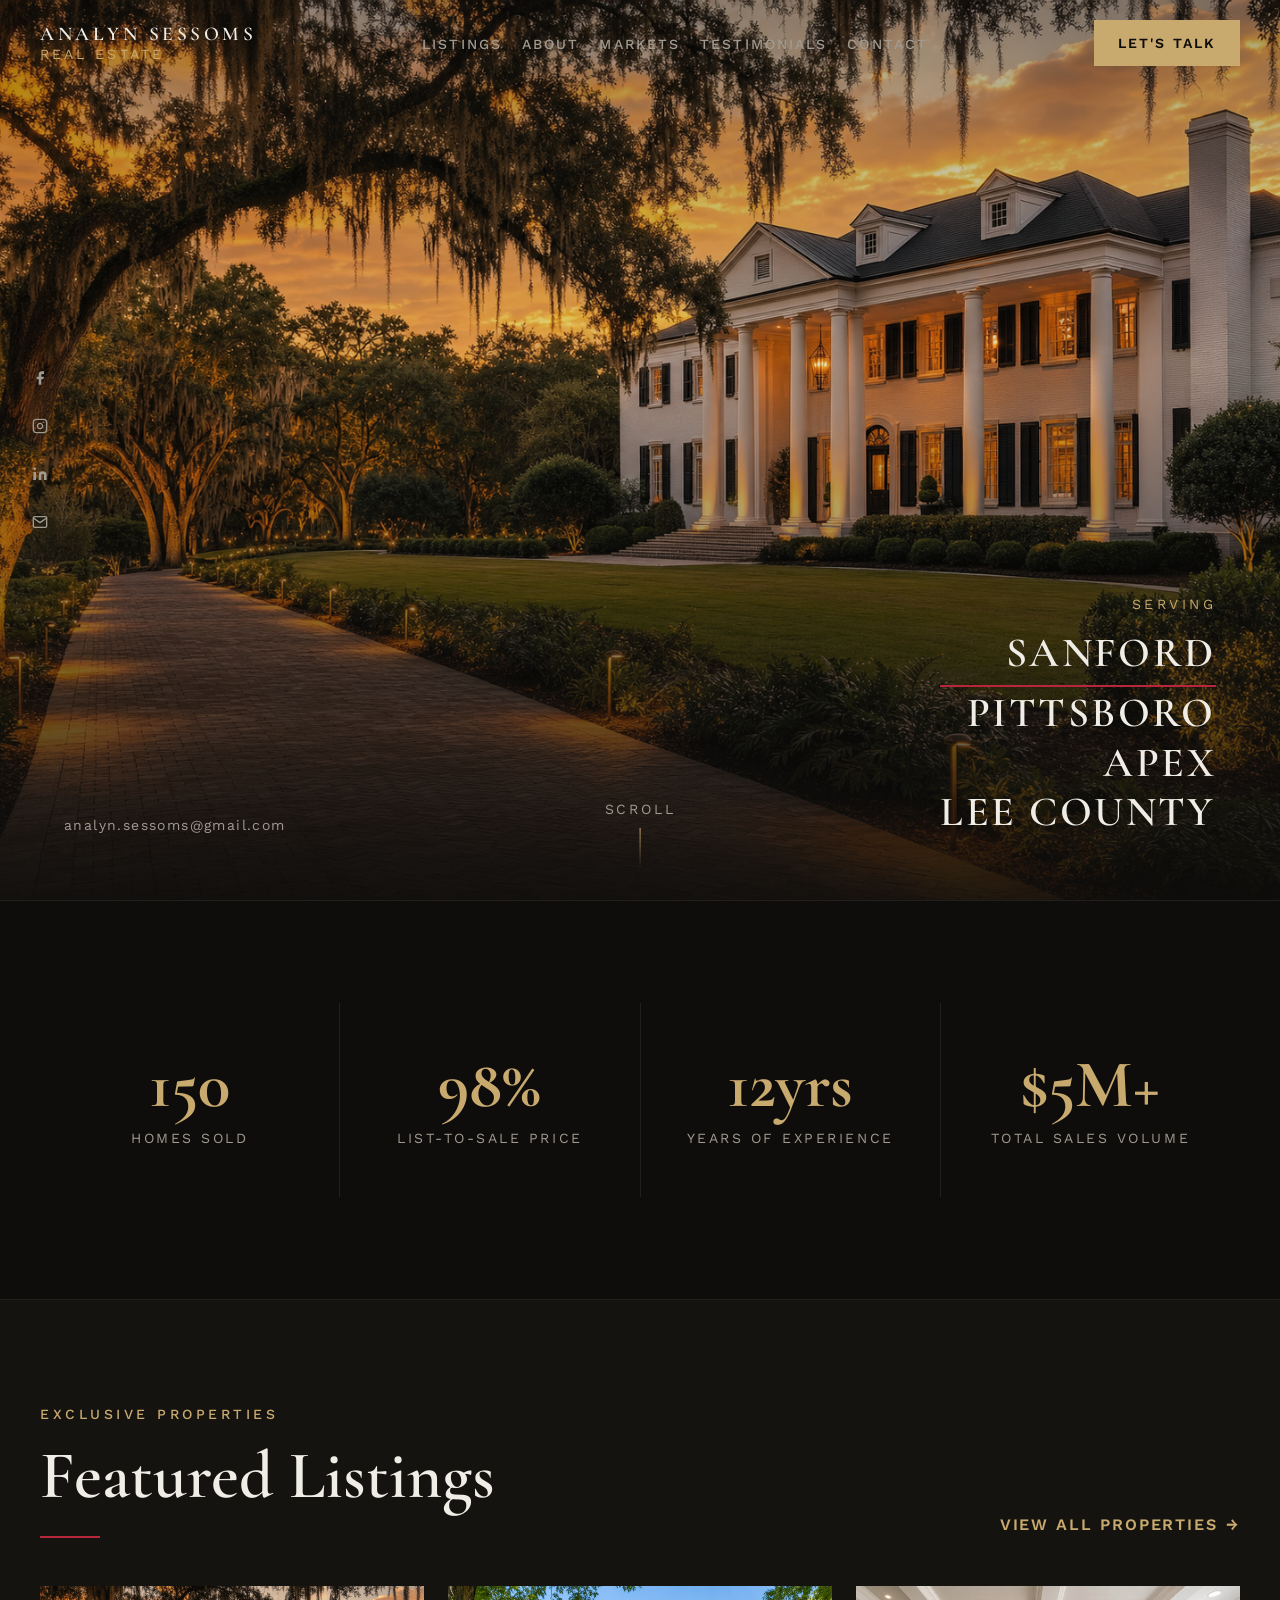
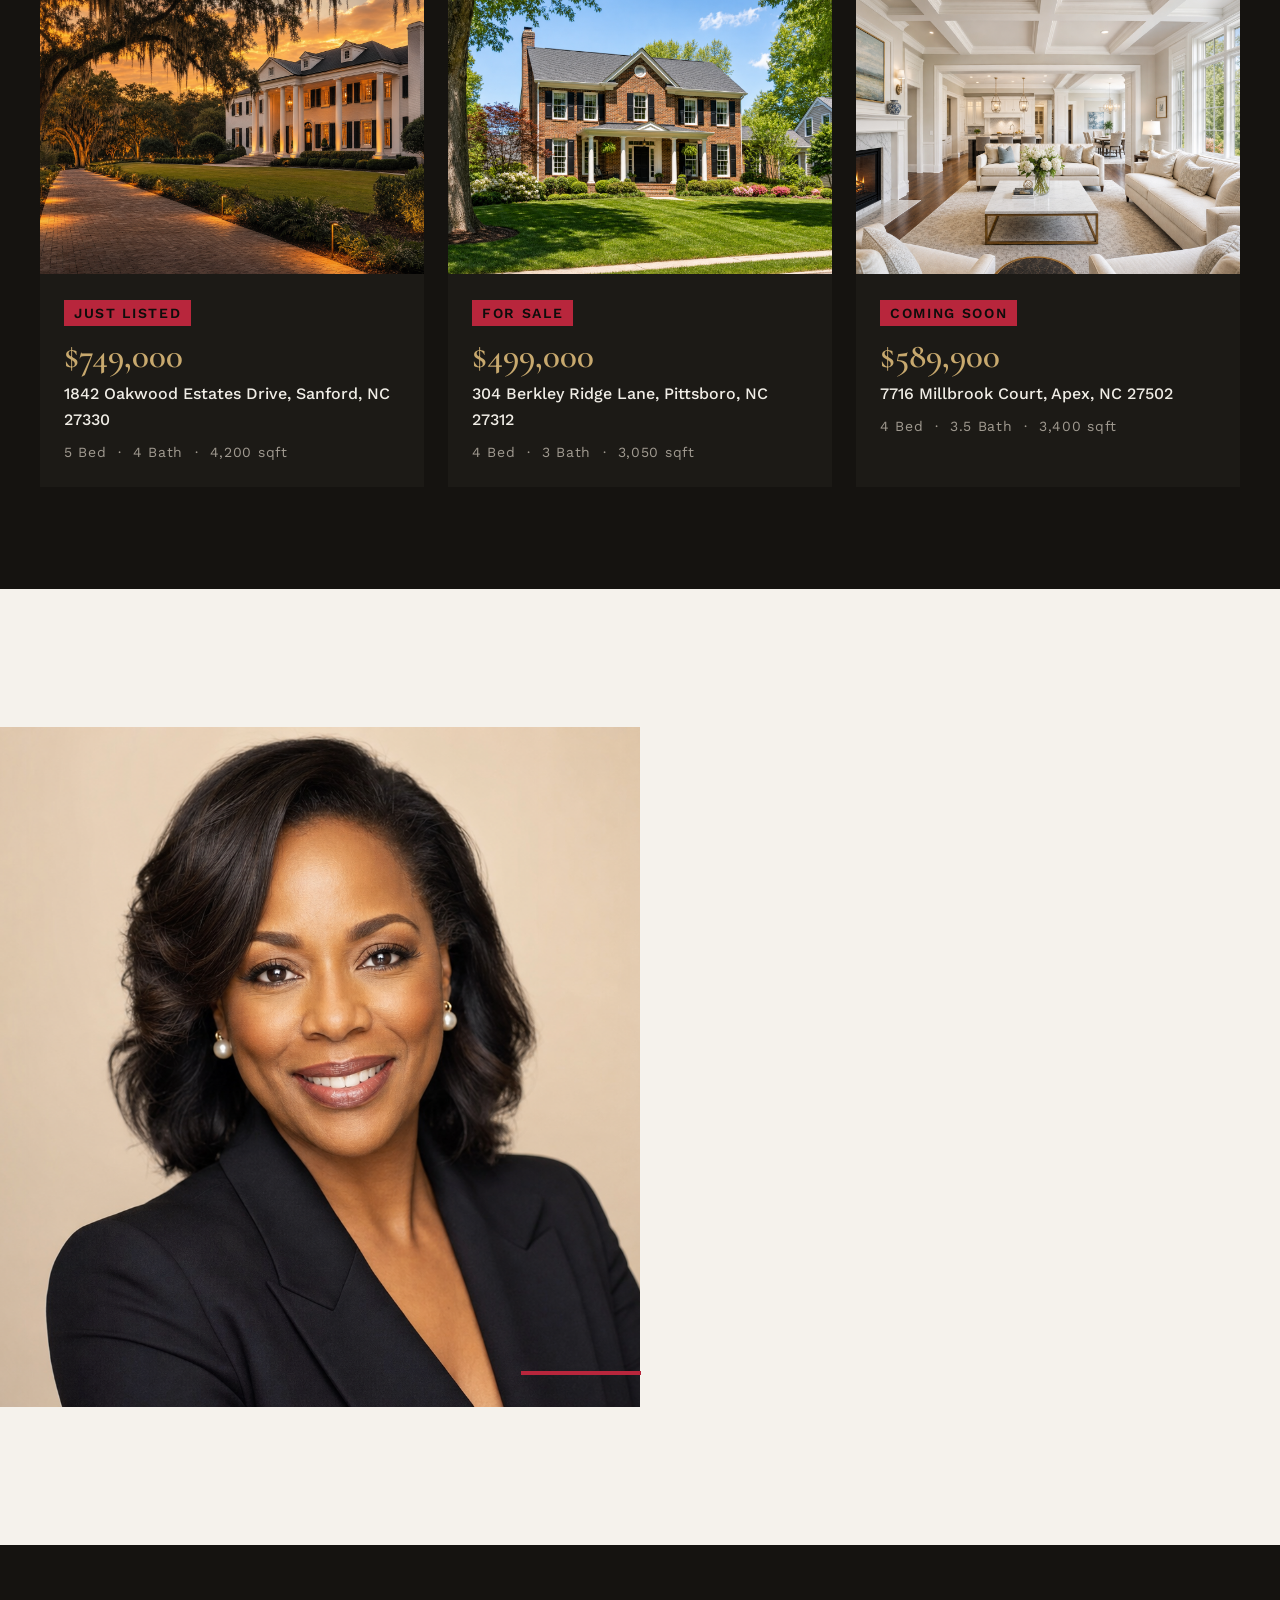
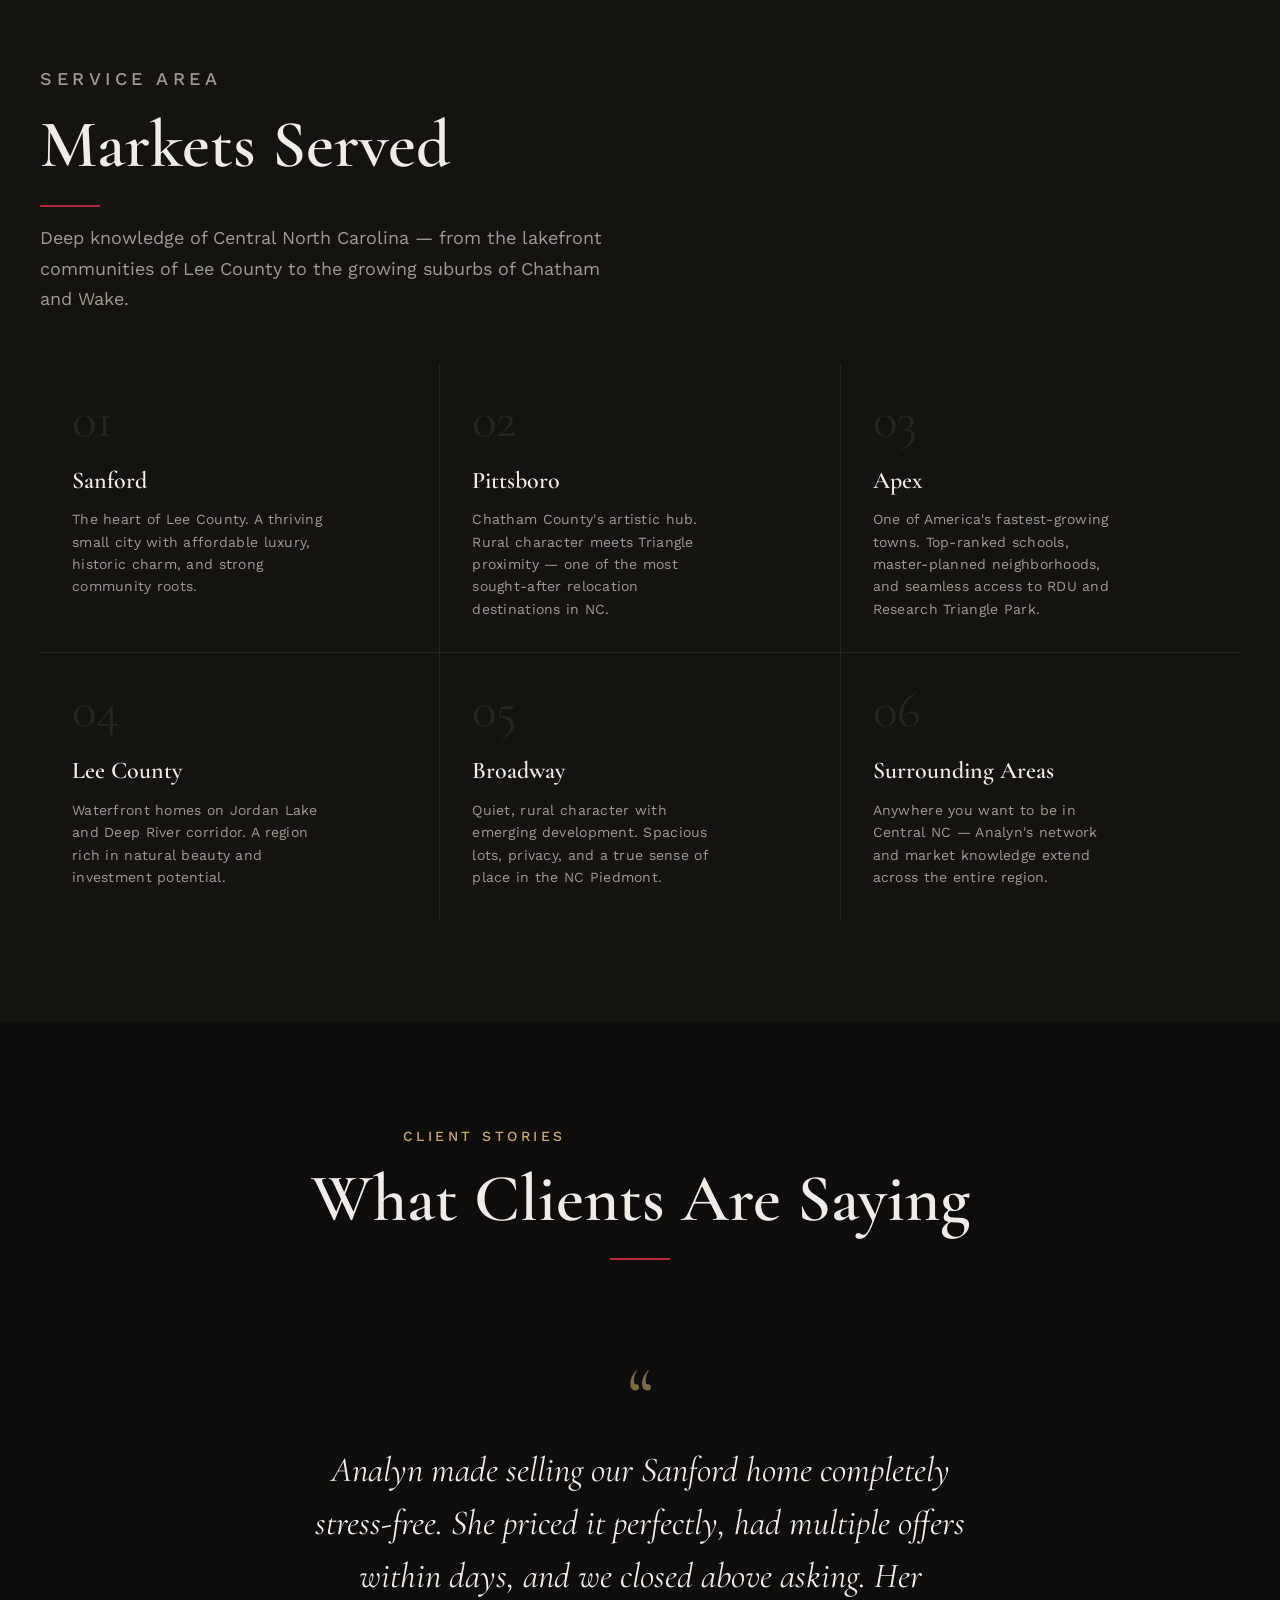
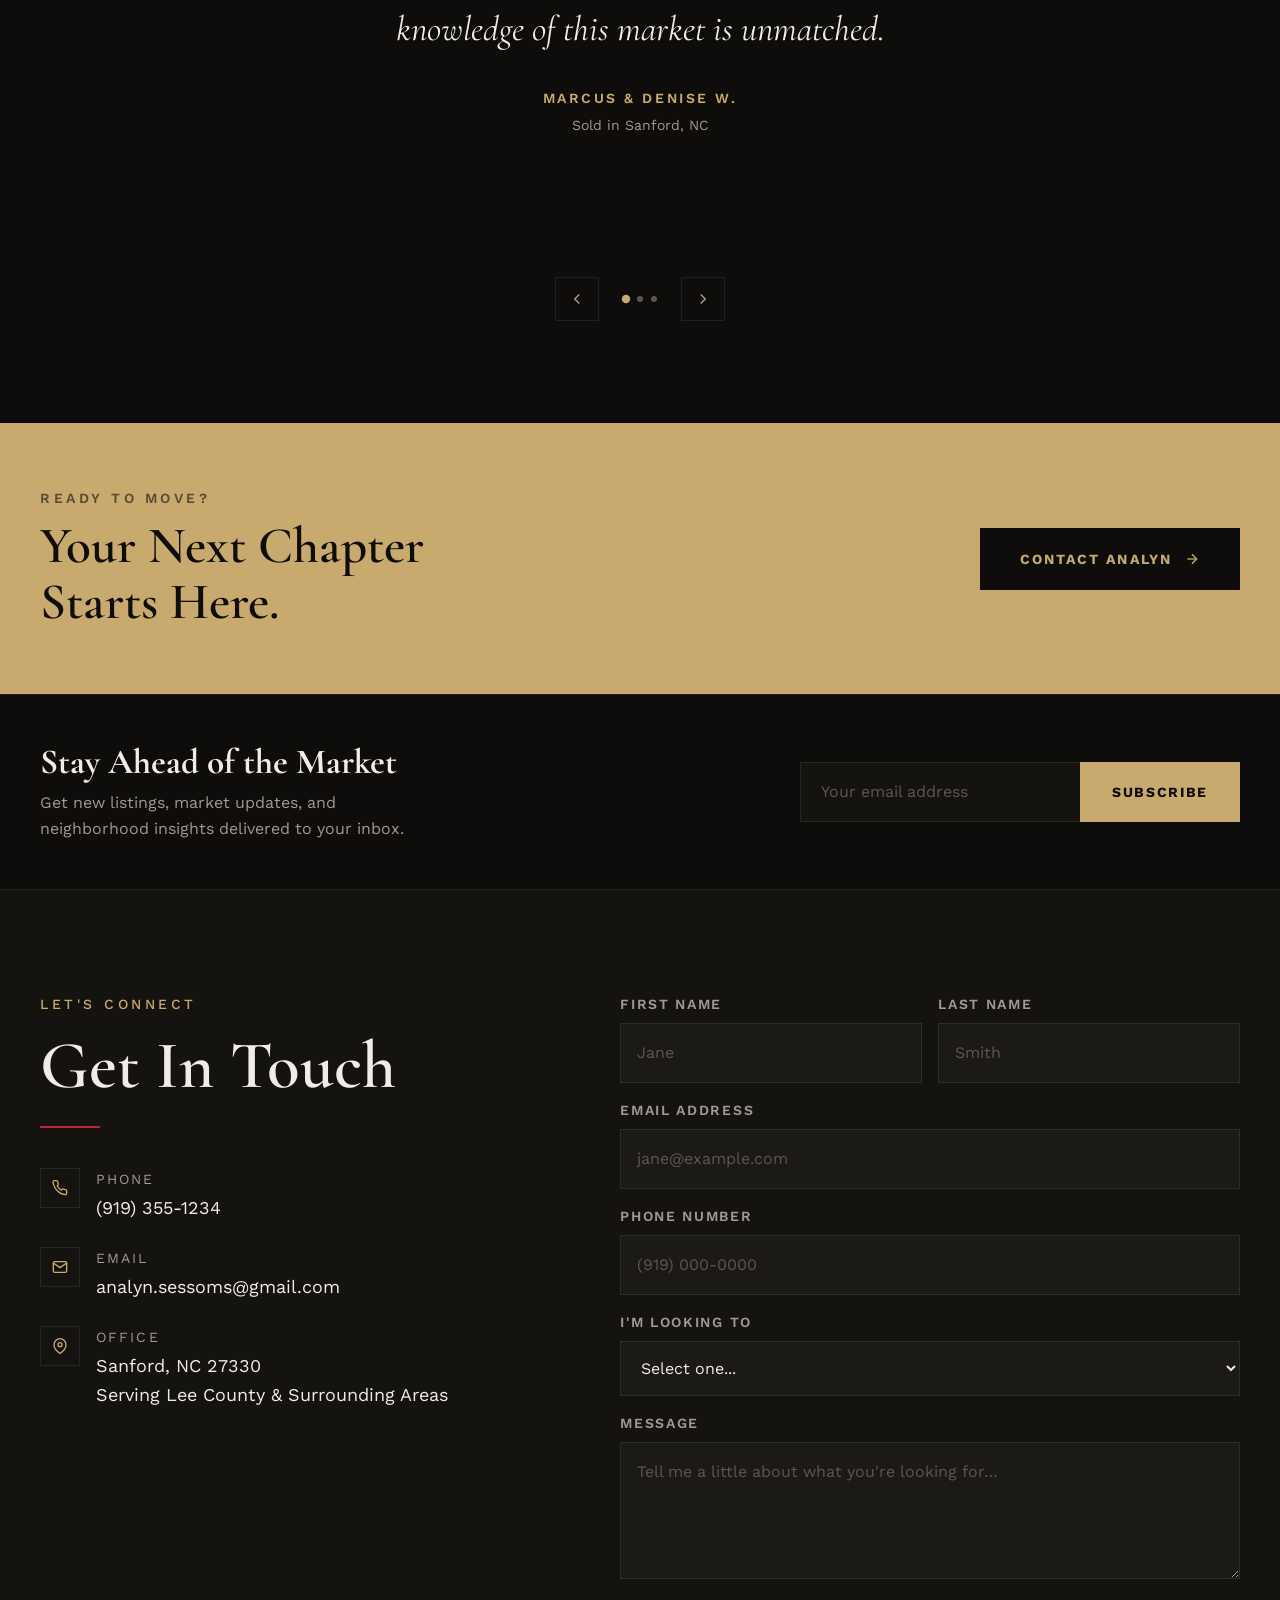
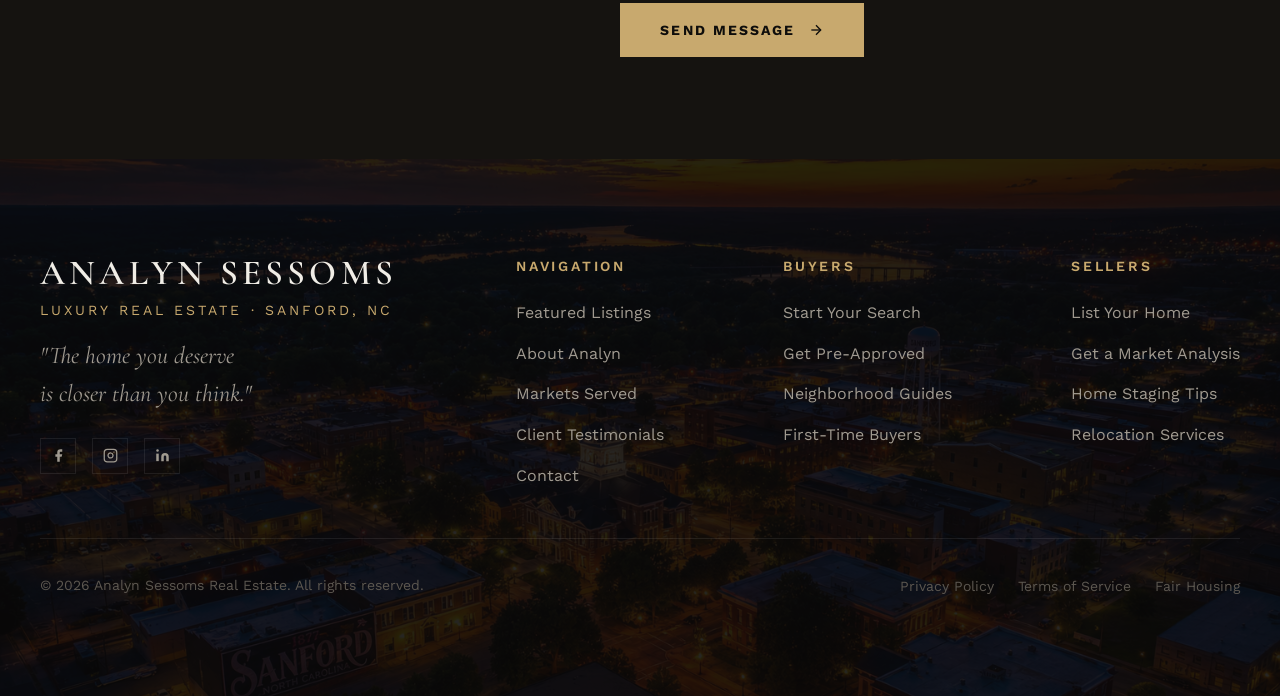
==== index.html @ 2b21baea "Initial commit: Analyn Sessoms luxury real estate website" ====
<!DOCTYPE html>
<html lang="en">
<head>
  <meta charset="UTF-8" />
  <meta name="viewport" content="width=device-width, initial-scale=1.0" />
  <title>Analyn Sessoms | Luxury Real Estate — Sanford, NC</title>
  <meta name="description" content="Analyn Sessoms is Sanford & Lee County's premier luxury real estate agent. Expert guidance for buyers and sellers across Sanford, Pittsboro, Apex, and surrounding communities." />

  <!-- Fonts -->
  <link rel="preconnect" href="https://fonts.googleapis.com" />
  <link rel="preconnect" href="https://fonts.gstatic.com" crossorigin />
  <link href="https://fonts.googleapis.com/css2?family=Cormorant+Garamond:ital,wght@0,400;0,500;0,600;0,700;1,400;1,500;1,600&family=Work+Sans:wght@300;400;500;600;700&display=swap" rel="stylesheet" />

  <link rel="stylesheet" href="./base.css" />
  <link rel="stylesheet" href="./style.css" />
</head>
<body>

  <!-- ===================== NAV ===================== -->
  <nav class="site-nav" id="site-nav" role="navigation" aria-label="Main navigation">
    <a href="#" class="nav-logo" aria-label="Analyn Sessoms Real Estate Home">
      <span class="nav-logo-name">Analyn Sessoms</span>
      <span class="nav-logo-tagline">Real Estate</span>
    </a>

    <ul class="nav-links" role="list">
      <li><a href="#listings">Listings</a></li>
      <li><a href="#about">About</a></li>
      <li><a href="#markets">Markets</a></li>
      <li><a href="#testimonials">Testimonials</a></li>
      <li><a href="#contact">Contact</a></li>
    </ul>

    <a href="#contact" class="nav-cta">Let's Talk</a>

    <button class="nav-hamburger" id="nav-hamburger" aria-label="Open menu" aria-expanded="false">
      <span></span>
      <span></span>
      <span></span>
    </button>
  </nav>

  <!-- Mobile Nav -->
  <div class="mobile-nav" id="mobile-nav" role="dialog" aria-label="Mobile navigation">
    <button class="mobile-nav-close" id="mobile-nav-close" aria-label="Close menu">✕</button>
    <a href="#listings" class="mobile-nav-link">Listings</a>
    <a href="#about" class="mobile-nav-link">About</a>
    <a href="#markets" class="mobile-nav-link">Markets</a>
    <a href="#testimonials" class="mobile-nav-link">Testimonials</a>
    <a href="#contact" class="mobile-nav-link">Contact</a>
  </div>

  <!-- ===================== SOCIAL SIDEBAR ===================== -->
  <nav class="social-sidebar" aria-label="Social media links">
    <a href="https://www.facebook.com/analyn.sessoms.2025/" target="_blank" rel="noopener noreferrer" aria-label="Facebook">
      <svg viewBox="0 0 24 24" fill="currentColor"><path d="M18 2h-3a5 5 0 0 0-5 5v3H7v4h3v8h4v-8h3l1-4h-4V7a1 1 0 0 1 1-1h3z"/></svg>
    </a>
    <a href="#" aria-label="Instagram">
      <svg viewBox="0 0 24 24" fill="none" stroke="currentColor" stroke-width="2" stroke-linecap="round" stroke-linejoin="round"><rect x="2" y="2" width="20" height="20" rx="5" ry="5"/><path d="M16 11.37A4 4 0 1 1 12.63 8 4 4 0 0 1 16 11.37z"/><line x1="17.5" y1="6.5" x2="17.51" y2="6.5"/></svg>
    </a>
    <a href="#" aria-label="LinkedIn">
      <svg viewBox="0 0 24 24" fill="currentColor"><path d="M16 8a6 6 0 0 1 6 6v7h-4v-7a2 2 0 0 0-2-2 2 2 0 0 0-2 2v7h-4v-7a6 6 0 0 1 6-6z"/><rect x="2" y="9" width="4" height="12"/><circle cx="4" cy="4" r="2"/></svg>
    </a>
    <a href="mailto:analyn.sessoms@gmail.com" aria-label="Email">
      <svg viewBox="0 0 24 24" fill="none" stroke="currentColor" stroke-width="2" stroke-linecap="round" stroke-linejoin="round"><path d="M4 4h16c1.1 0 2 .9 2 2v12c0 1.1-.9 2-2 2H4c-1.1 0-2-.9-2-2V6c0-1.1.9-2 2-2z"/><polyline points="22,6 12,13 2,6"/></svg>
    </a>
  </nav>

  <!-- ===================== HERO ===================== -->
  <section class="hero" aria-label="Hero">
    <img
      src="./assets/hero.png"
      alt="Luxury Southern estate at golden hour in the Sanford, NC area"
      class="hero-bg"
      loading="eager"
      width="1920" height="1080"
    />
    <div class="hero-overlay" aria-hidden="true"></div>

    <div class="hero-content">
      <p class="hero-eyebrow">Serving</p>
      <ul class="hero-markets" role="list">
        <li class="hero-market-primary">Sanford</li>
        <li>Pittsboro</li>
        <li>Apex</li>
        <li>Lee County</li>
      </ul>
    </div>

    <a href="mailto:analyn.sessoms@gmail.com" class="hero-email">analyn.sessoms@gmail.com</a>

    <div class="hero-scroll" aria-hidden="true">
      <span>Scroll</span>
      <div class="scroll-line"></div>
    </div>
  </section>

  <!-- ===================== STATS ===================== -->
  <section class="stats-section section-pad" aria-label="Key statistics">
    <div class="container">
      <div class="stats-grid">
        <div class="stat-item fade-in">
          <div class="stat-number" data-target="150">0</div>
          <div class="stat-label">Homes Sold</div>
        </div>
        <div class="stat-item fade-in">
          <div class="stat-number" data-target="98" data-suffix="%">0%</div>
          <div class="stat-label">List-to-Sale Price</div>
        </div>
        <div class="stat-item fade-in">
          <div class="stat-number" data-target="12" data-suffix="yrs">0</div>
          <div class="stat-label">Years of Experience</div>
        </div>
        <div class="stat-item fade-in">
          <div class="stat-number" data-target="5" data-prefix="$" data-suffix="M+">$0</div>
          <div class="stat-label">Total Sales Volume</div>
        </div>
      </div>
    </div>
  </section>

  <!-- ===================== FEATURED LISTINGS ===================== -->
  <section class="listings-section section-pad" id="listings" aria-label="Featured listings">
    <div class="container">
      <div class="listings-header fade-in">
        <div>
          <p class="section-eyebrow">Exclusive Properties</p>
          <h2 class="section-title">Featured Listings</h2>
          <span class="gold-rule" aria-hidden="true"></span>
        </div>
        <a href="#contact" class="view-all-link">View All Properties</a>
      </div>

      <div class="listings-grid">
        <!-- Card 1 -->
        <article class="listing-card fade-in">
          <div class="listing-card-img-wrap">
            <img
              src="./assets/hero.png"
              alt="Grand colonial estate on tree-lined drive, Sanford NC"
              class="listing-card-img"
              loading="lazy" width="800" height="600"
            />
          </div>
          <div class="listing-card-body">
            <span class="listing-tag">Just Listed</span>
            <div class="listing-price">$749,000</div>
            <div class="listing-address">1842 Oakwood Estates Drive, Sanford, NC 27330</div>
            <div class="listing-details">5 Bed &nbsp;·&nbsp; 4 Bath &nbsp;·&nbsp; 4,200 sqft</div>
          </div>
        </article>
        <!-- Card 2 -->
        <article class="listing-card fade-in">
          <div class="listing-card-img-wrap">
            <img
              src="./assets/listing-exterior-2.png"
              alt="Brick colonial home with mature landscaping, Lee County NC"
              class="listing-card-img"
              loading="lazy" width="800" height="600"
            />
          </div>
          <div class="listing-card-body">
            <span class="listing-tag">For Sale</span>
            <div class="listing-price">$499,000</div>
            <div class="listing-address">304 Berkley Ridge Lane, Pittsboro, NC 27312</div>
            <div class="listing-details">4 Bed &nbsp;·&nbsp; 3 Bath &nbsp;·&nbsp; 3,050 sqft</div>
          </div>
        </article>
        <!-- Card 3 -->
        <article class="listing-card fade-in">
          <div class="listing-card-img-wrap">
            <img
              src="./assets/listing-interior.png"
              alt="Grand open-plan living room with coffered ceilings"
              class="listing-card-img"
              loading="lazy" width="800" height="600"
            />
          </div>
          <div class="listing-card-body">
            <span class="listing-tag">Coming Soon</span>
            <div class="listing-price">$589,900</div>
            <div class="listing-address">7716 Millbrook Court, Apex, NC 27502</div>
            <div class="listing-details">4 Bed &nbsp;·&nbsp; 3.5 Bath &nbsp;·&nbsp; 3,400 sqft</div>
          </div>
        </article>
      </div>
    </div>
  </section>

  <!-- ===================== AGENT BIO ===================== -->
  <section class="bio-section" id="about" aria-label="About Analyn Sessoms">
    <div class="bio-grid">
      <div class="bio-image-col">
        <img
          src="./assets/analyn-portrait.png"
          alt="Analyn Sessoms, luxury real estate agent"
          class="bio-image"
          loading="lazy" width="800" height="1067"
        />
        <div class="bio-image-accent" aria-hidden="true"></div>
      </div>
      <div class="bio-copy-col fade-in">
        <p class="section-eyebrow" style="color: var(--color-accent-dark);">Your Trusted Agent</p>
        <h2 class="bio-name">Analyn<br>Sessoms</h2>
        <p class="bio-title">Realtor · Sanford & Surrounding Areas</p>
        <p class="bio-copy">
          Born and raised in the heart of North Carolina, Analyn Sessoms brings a deeply personal understanding of Sanford and Lee County to every transaction. Her roots in this community aren't just biographical — they're her competitive advantage.
        </p>
        <p class="bio-copy">
          With over a decade of experience navigating the Central NC market, Analyn combines white-glove service with sharp negotiation skills and an intuitive read of local market trends. Whether you're buying your first home or selling a family estate, she treats every client like a neighbor — because they are.
        </p>
        <p class="bio-copy">
          Consistently recognized among top producers in Lee County, Analyn's approach is built on transparency, tenacity, and a genuine love for connecting people with the homes they deserve.
        </p>
        <div class="bio-actions">
          <a href="#contact" class="btn-primary">Work With Analyn</a>
          <a href="#listings" class="btn-secondary">View Listings</a>
        </div>
      </div>
    </div>
  </section>

  <!-- ===================== MARKETS ===================== -->
  <section class="markets-section section-pad" id="markets" aria-label="Markets served">
    <div class="container">
      <div class="markets-intro fade-in">
        <p class="section-eyebrow">Service Area</p>
        <h2 class="section-title">Markets Served</h2>
        <span class="gold-rule" aria-hidden="true"></span>
        <p>Deep knowledge of Central North Carolina — from the lakefront communities of Lee County to the growing suburbs of Chatham and Wake.</p>
      </div>
      <div class="markets-grid">
        <div class="market-item fade-in">
          <div class="market-num">01</div>
          <div class="market-name">Sanford</div>
          <div class="market-desc">The heart of Lee County. A thriving small city with affordable luxury, historic charm, and strong community roots.</div>
        </div>
        <div class="market-item fade-in">
          <div class="market-num">02</div>
          <div class="market-name">Pittsboro</div>
          <div class="market-desc">Chatham County's artistic hub. Rural character meets Triangle proximity — one of the most sought-after relocation destinations in NC.</div>
        </div>
        <div class="market-item fade-in">
          <div class="market-num">03</div>
          <div class="market-name">Apex</div>
          <div class="market-desc">One of America's fastest-growing towns. Top-ranked schools, master-planned neighborhoods, and seamless access to RDU and Research Triangle Park.</div>
        </div>
        <div class="market-item fade-in">
          <div class="market-num">04</div>
          <div class="market-name">Lee County</div>
          <div class="market-desc">Waterfront homes on Jordan Lake and Deep River corridor. A region rich in natural beauty and investment potential.</div>
        </div>
        <div class="market-item fade-in">
          <div class="market-num">05</div>
          <div class="market-name">Broadway</div>
          <div class="market-desc">Quiet, rural character with emerging development. Spacious lots, privacy, and a true sense of place in the NC Piedmont.</div>
        </div>
        <div class="market-item fade-in">
          <div class="market-num">06</div>
          <div class="market-name">Surrounding Areas</div>
          <div class="market-desc">Anywhere you want to be in Central NC — Analyn's network and market knowledge extend across the entire region.</div>
        </div>
      </div>
    </div>
  </section>

  <!-- ===================== TESTIMONIALS ===================== -->
  <section class="testimonials-section section-pad" id="testimonials" aria-label="Client testimonials">
    <div class="container-narrow">
      <div class="testimonials-header fade-in">
        <p class="section-eyebrow">Client Stories</p>
        <h2 class="section-title">What Clients Are Saying</h2>
        <span class="gold-rule" aria-hidden="true"></span>
      </div>

      <div class="testimonials-slider" id="testimonials-slider">
        <div class="testimonials-track" id="testimonials-track">
          <div class="testimonial-slide">
            <div class="testimonial-card">
              <span class="testimonial-quote-mark" aria-hidden="true">&ldquo;</span>
              <p class="testimonial-text">
                Analyn made selling our Sanford home completely stress-free. She priced it perfectly, had multiple offers within days, and we closed above asking. Her knowledge of this market is unmatched.
              </p>
              <div class="testimonial-author">Marcus &amp; Denise W.</div>
              <div class="testimonial-location">Sold in Sanford, NC</div>
            </div>
          </div>
          <div class="testimonial-slide">
            <div class="testimonial-card">
              <span class="testimonial-quote-mark" aria-hidden="true">&ldquo;</span>
              <p class="testimonial-text">
                We relocated from Virginia with no knowledge of Central NC. Analyn spent weekends showing us neighborhoods, explained the school districts in depth, and never once made us feel rushed. We found our dream home in Pittsboro.
              </p>
              <div class="testimonial-author">The Johnson Family</div>
              <div class="testimonial-location">Relocated to Pittsboro, NC</div>
            </div>
          </div>
          <div class="testimonial-slide">
            <div class="testimonial-card">
              <span class="testimonial-quote-mark" aria-hidden="true">&ldquo;</span>
              <p class="testimonial-text">
                As a first-time homebuyer, I had no idea what I was doing. Analyn walked me through every step, negotiated hard on my behalf, and I ended up in a home I love at a price I never expected to achieve. She's a force.
              </p>
              <div class="testimonial-author">Tiffany R.</div>
              <div class="testimonial-location">First Home in Sanford, NC</div>
            </div>
          </div>
        </div>
      </div>

      <div class="testimonial-controls">
        <button class="testimonial-btn" id="prev-btn" aria-label="Previous testimonial">
          <svg width="18" height="18" viewBox="0 0 24 24" fill="none" stroke="currentColor" stroke-width="2"><polyline points="15 18 9 12 15 6"/></svg>
        </button>
        <div class="testimonial-dots" role="tablist" aria-label="Testimonials">
          <button class="testimonial-dot active" data-index="0" aria-label="Testimonial 1" role="tab" aria-selected="true"></button>
          <button class="testimonial-dot" data-index="1" aria-label="Testimonial 2" role="tab" aria-selected="false"></button>
          <button class="testimonial-dot" data-index="2" aria-label="Testimonial 3" role="tab" aria-selected="false"></button>
        </div>
        <button class="testimonial-btn" id="next-btn" aria-label="Next testimonial">
          <svg width="18" height="18" viewBox="0 0 24 24" fill="none" stroke="currentColor" stroke-width="2"><polyline points="9 18 15 12 9 6"/></svg>
        </button>
      </div>
    </div>
  </section>

  <!-- ===================== CTA STRIP ===================== -->
  <section class="cta-section" aria-label="Call to action">
    <div class="container">
      <div class="cta-inner">
        <div class="cta-text-block">
          <p class="cta-eyebrow">Ready to Move?</p>
          <h2 class="cta-headline">Your Next Chapter<br>Starts Here.</h2>
        </div>
        <a href="#contact" class="btn-cta-dark">
          Contact Analyn
          <svg width="16" height="16" viewBox="0 0 24 24" fill="none" stroke="currentColor" stroke-width="2"><line x1="5" y1="12" x2="19" y2="12"/><polyline points="12 5 19 12 12 19"/></svg>
        </a>
      </div>
    </div>
  </section>

  <!-- ===================== NEWSLETTER ===================== -->
  <section class="newsletter-section" aria-label="Newsletter signup">
    <div class="container">
      <div class="newsletter-inner">
        <div class="newsletter-text">
          <h3>Stay Ahead of the Market</h3>
          <p>Get new listings, market updates, and neighborhood insights delivered to your inbox.</p>
        </div>
        <form class="newsletter-form" onsubmit="return false;">
          <input type="email" class="newsletter-input" placeholder="Your email address" aria-label="Email address" />
          <button type="submit" class="newsletter-btn">Subscribe</button>
        </form>
      </div>
    </div>
  </section>

  <!-- ===================== CONTACT ===================== -->
  <section class="contact-section section-pad" id="contact" aria-label="Contact Analyn">
    <div class="container">
      <div class="contact-grid">
        <div class="contact-info fade-in">
          <p class="section-eyebrow">Let's Connect</p>
          <h2 class="section-title">Get In Touch</h2>
          <span class="gold-rule" aria-hidden="true"></span>
          <div class="contact-info-detail">
            <div class="contact-info-item">
              <div class="contact-info-item-icon" aria-hidden="true">
                <svg viewBox="0 0 24 24" fill="none" stroke="currentColor" stroke-width="2" stroke-linecap="round" stroke-linejoin="round"><path d="M22 16.92v3a2 2 0 0 1-2.18 2 19.79 19.79 0 0 1-8.63-3.07A19.5 19.5 0 0 1 4.69 12 19.79 19.79 0 0 1 1.61 3.44 2 2 0 0 1 3.58 1h3a2 2 0 0 1 2 1.72c.127.96.361 1.903.7 2.81a2 2 0 0 1-.45 2.11L7.91 8.96a16 16 0 0 0 6.13 6.13l1.02-1.02a2 2 0 0 1 2.11-.45c.907.339 1.85.573 2.81.7A2 2 0 0 1 22 16.92z"/></svg>
              </div>
              <div>
                <div class="contact-info-label">Phone</div>
                <div class="contact-info-value"><a href="tel:+19193551234">(919) 355-1234</a></div>
              </div>
            </div>
            <div class="contact-info-item">
              <div class="contact-info-item-icon" aria-hidden="true">
                <svg viewBox="0 0 24 24" fill="none" stroke="currentColor" stroke-width="2" stroke-linecap="round" stroke-linejoin="round"><path d="M4 4h16c1.1 0 2 .9 2 2v12c0 1.1-.9 2-2 2H4c-1.1 0-2-.9-2-2V6c0-1.1.9-2 2-2z"/><polyline points="22,6 12,13 2,6"/></svg>
              </div>
              <div>
                <div class="contact-info-label">Email</div>
                <div class="contact-info-value"><a href="mailto:analyn.sessoms@gmail.com">analyn.sessoms@gmail.com</a></div>
              </div>
            </div>
            <div class="contact-info-item">
              <div class="contact-info-item-icon" aria-hidden="true">
                <svg viewBox="0 0 24 24" fill="none" stroke="currentColor" stroke-width="2" stroke-linecap="round" stroke-linejoin="round"><path d="M21 10c0 7-9 13-9 13s-9-6-9-13a9 9 0 0 1 18 0z"/><circle cx="12" cy="10" r="3"/></svg>
              </div>
              <div>
                <div class="contact-info-label">Office</div>
                <div class="contact-info-value">Sanford, NC 27330<br>Serving Lee County &amp; Surrounding Areas</div>
              </div>
            </div>
          </div>
        </div>

        <form class="contact-form fade-in" onsubmit="handleFormSubmit(event)">
          <div class="form-row">
            <div class="form-group">
              <label class="form-label" for="fname">First Name</label>
              <input type="text" id="fname" class="form-input" placeholder="Jane" required />
            </div>
            <div class="form-group">
              <label class="form-label" for="lname">Last Name</label>
              <input type="text" id="lname" class="form-input" placeholder="Smith" required />
            </div>
          </div>
          <div class="form-group">
            <label class="form-label" for="email">Email Address</label>
            <input type="email" id="email" class="form-input" placeholder="jane@example.com" required />
          </div>
          <div class="form-group">
            <label class="form-label" for="phone">Phone Number</label>
            <input type="tel" id="phone" class="form-input" placeholder="(919) 000-0000" />
          </div>
          <div class="form-group">
            <label class="form-label" for="interest">I'm Looking To</label>
            <select id="interest" class="form-input">
              <option value="">Select one...</option>
              <option value="buy">Buy a Home</option>
              <option value="sell">Sell My Home</option>
              <option value="both">Buy &amp; Sell</option>
              <option value="invest">Invest in Property</option>
              <option value="other">Just Have Questions</option>
            </select>
          </div>
          <div class="form-group">
            <label class="form-label" for="message">Message</label>
            <textarea id="message" class="form-input" placeholder="Tell me a little about what you're looking for…" rows="4"></textarea>
          </div>
          <button type="submit" class="btn-submit">
            Send Message
            <svg width="16" height="16" viewBox="0 0 24 24" fill="none" stroke="currentColor" stroke-width="2"><line x1="5" y1="12" x2="19" y2="12"/><polyline points="12 5 19 12 12 19"/></svg>
          </button>
        </form>
      </div>
    </div>
  </section>

  <!-- ===================== FOOTER ===================== -->
  <footer class="site-footer" aria-label="Site footer">
    <img
      src="./assets/footer-bg.png"
      alt="Aerial view of Sanford, North Carolina at dusk"
      class="footer-bg"
      loading="lazy" width="1920" height="1080"
      aria-hidden="true"
    />
    <div class="footer-overlay" aria-hidden="true"></div>

    <div class="footer-inner container">
      <div class="footer-top">
        <div class="footer-brand">
          <div class="footer-logo-name">Analyn Sessoms</div>
          <div class="footer-logo-tagline">Luxury Real Estate · Sanford, NC</div>
          <p class="footer-tagline">"The home you deserve<br>is closer than you think."</p>
          <nav class="footer-social" aria-label="Social media">
            <a href="https://www.facebook.com/analyn.sessoms.2025/" target="_blank" rel="noopener noreferrer" aria-label="Facebook">
              <svg viewBox="0 0 24 24" fill="currentColor"><path d="M18 2h-3a5 5 0 0 0-5 5v3H7v4h3v8h4v-8h3l1-4h-4V7a1 1 0 0 1 1-1h3z"/></svg>
            </a>
            <a href="#" aria-label="Instagram">
              <svg viewBox="0 0 24 24" fill="none" stroke="currentColor" stroke-width="2" stroke-linecap="round" stroke-linejoin="round"><rect x="2" y="2" width="20" height="20" rx="5" ry="5"/><path d="M16 11.37A4 4 0 1 1 12.63 8 4 4 0 0 1 16 11.37z"/><line x1="17.5" y1="6.5" x2="17.51" y2="6.5"/></svg>
            </a>
            <a href="#" aria-label="LinkedIn">
              <svg viewBox="0 0 24 24" fill="currentColor"><path d="M16 8a6 6 0 0 1 6 6v7h-4v-7a2 2 0 0 0-2-2 2 2 0 0 0-2 2v7h-4v-7a6 6 0 0 1 6-6z"/><rect x="2" y="9" width="4" height="12"/><circle cx="4" cy="4" r="2"/></svg>
            </a>
          </nav>
        </div>

        <div class="footer-nav-col">
          <div class="footer-nav-heading">Navigation</div>
          <ul class="footer-nav-list" role="list">
            <li><a href="#listings">Featured Listings</a></li>
            <li><a href="#about">About Analyn</a></li>
            <li><a href="#markets">Markets Served</a></li>
            <li><a href="#testimonials">Client Testimonials</a></li>
            <li><a href="#contact">Contact</a></li>
          </ul>
        </div>

        <div class="footer-nav-col">
          <div class="footer-nav-heading">Buyers</div>
          <ul class="footer-nav-list" role="list">
            <li><a href="#contact">Start Your Search</a></li>
            <li><a href="#contact">Get Pre-Approved</a></li>
            <li><a href="#markets">Neighborhood Guides</a></li>
            <li><a href="#contact">First-Time Buyers</a></li>
          </ul>
        </div>

        <div class="footer-nav-col">
          <div class="footer-nav-heading">Sellers</div>
          <ul class="footer-nav-list" role="list">
            <li><a href="#contact">List Your Home</a></li>
            <li><a href="#contact">Get a Market Analysis</a></li>
            <li><a href="#contact">Home Staging Tips</a></li>
            <li><a href="#contact">Relocation Services</a></li>
          </ul>
        </div>
      </div>

      <div class="footer-bottom">
        <p class="footer-copy">© 2026 Analyn Sessoms Real Estate. All rights reserved.</p>
        <ul class="footer-legal" role="list">
          <li><a href="#">Privacy Policy</a></li>
          <li><a href="#">Terms of Service</a></li>
          <li><a href="#">Fair Housing</a></li>
        </ul>
      </div>
    </div>
  </footer>

  <!-- ===================== SCRIPTS ===================== -->
  <script>
    // Nav scroll behavior
    const nav = document.getElementById('site-nav');
    window.addEventListener('scroll', () => {
      nav.classList.toggle('scrolled', window.scrollY > 60);
    }, { passive: true });

    // Hamburger
    const hamburger = document.getElementById('nav-hamburger');
    const mobileNav = document.getElementById('mobile-nav');
    const mobileClose = document.getElementById('mobile-nav-close');

    function openMobileNav() {
      mobileNav.classList.add('open');
      hamburger.setAttribute('aria-expanded', 'true');
      document.body.style.overflow = 'hidden';
    }
    function closeMobileNav() {
      mobileNav.classList.remove('open');
      hamburger.setAttribute('aria-expanded', 'false');
      document.body.style.overflow = '';
    }
    hamburger.addEventListener('click', openMobileNav);
    mobileClose.addEventListener('click', closeMobileNav);
    mobileNav.querySelectorAll('a').forEach(a => a.addEventListener('click', closeMobileNav));

    // Testimonial slider
    let currentSlide = 0;
    const track = document.getElementById('testimonials-track');
    const dots = document.querySelectorAll('.testimonial-dot');
    const slides = document.querySelectorAll('.testimonial-slide');

    function goToSlide(n) {
      currentSlide = (n + slides.length) % slides.length;
      track.style.transform = `translateX(-${currentSlide * 100}%)`;
      dots.forEach((d, i) => {
        d.classList.toggle('active', i === currentSlide);
        d.setAttribute('aria-selected', i === currentSlide ? 'true' : 'false');
      });
    }

    document.getElementById('prev-btn').addEventListener('click', () => goToSlide(currentSlide - 1));
    document.getElementById('next-btn').addEventListener('click', () => goToSlide(currentSlide + 1));
    dots.forEach((dot, i) => dot.addEventListener('click', () => goToSlide(i)));

    // Auto-advance
    let autoSlide = setInterval(() => goToSlide(currentSlide + 1), 5000);
    document.getElementById('testimonials-slider').addEventListener('mouseenter', () => clearInterval(autoSlide));
    document.getElementById('testimonials-slider').addEventListener('mouseleave', () => {
      autoSlide = setInterval(() => goToSlide(currentSlide + 1), 5000);
    });

    // Animated stat counters
    function animateCounter(el) {
      const target = parseInt(el.dataset.target, 10);
      const prefix = el.dataset.prefix || '';
      const suffix = el.dataset.suffix || '';
      const duration = 1400;
      const start = performance.now();

      function update(now) {
        const elapsed = now - start;
        const progress = Math.min(elapsed / duration, 1);
        const eased = 1 - Math.pow(1 - progress, 3);
        const current = Math.round(eased * target);
        el.textContent = prefix + current + suffix;
        if (progress < 1) requestAnimationFrame(update);
      }
      requestAnimationFrame(update);
    }

    const statObserver = new IntersectionObserver((entries) => {
      entries.forEach(entry => {
        if (entry.isIntersecting && !entry.target.dataset.animated) {
          entry.target.dataset.animated = '1';
          animateCounter(entry.target);
        }
      });
    }, { threshold: 0.5 });

    document.querySelectorAll('[data-target]').forEach(el => statObserver.observe(el));

    // Form handler
    function handleFormSubmit(e) {
      e.preventDefault();
      const btn = e.target.querySelector('.btn-submit');
      btn.textContent = 'Message Sent ✓';
      btn.style.background = 'var(--color-accent-dark)';
      btn.disabled = true;
      setTimeout(() => {
        btn.textContent = 'Send Message';
        btn.style.background = '';
        btn.disabled = false;
        e.target.reset();
      }, 4000);
    }
  </script>

</body>
</html>
---- base.css ----
*,
*::before,
*::after {
  box-sizing: border-box;
  margin: 0;
  padding: 0;
}

html {
  -moz-text-size-adjust: none;
  -webkit-text-size-adjust: none;
  text-size-adjust: none;
  -webkit-font-smoothing: antialiased;
  -moz-osx-font-smoothing: grayscale;
  text-rendering: optimizeLegibility;
  scroll-behavior: smooth;
  hanging-punctuation: first last;
  scroll-padding-top: var(--space-16);
}

body {
  min-height: 100dvh;
  line-height: 1.6;
  font-family: var(--font-body, sans-serif);
  font-size: var(--text-base);
  color: var(--color-text);
  background-color: var(--color-bg);
}

img, picture, video, canvas, svg {
  display: block;
  max-width: 100%;
  height: auto;
}

ul[role='list'], ol[role='list'] { list-style: none; }

input, button, textarea, select { font: inherit; color: inherit; }

h1, h2, h3, h4, h5, h6 {
  text-wrap: balance;
  line-height: 1.1;
}

p, li, figcaption {
  text-wrap: pretty;
  max-width: 72ch;
}

::selection {
  background: oklch(from var(--color-accent) l c h / 0.25);
  color: var(--color-text);
}

:focus-visible {
  outline: 2px solid var(--color-accent);
  outline-offset: 3px;
  border-radius: 2px;
}

@media (prefers-reduced-motion: reduce) {
  *, *::before, *::after {
    animation-duration: 0.01ms !important;
    animation-iteration-count: 1 !important;
    transition-duration: 0.01ms !important;
    scroll-behavior: auto !important;
  }
}

button { cursor: pointer; background: none; border: none; }
table { border-collapse: collapse; width: 100%; }

a, button, [role='button'], input, textarea, select {
  transition:
    color 180ms cubic-bezier(0.16, 1, 0.3, 1),
    background 180ms cubic-bezier(0.16, 1, 0.3, 1),
    border-color 180ms cubic-bezier(0.16, 1, 0.3, 1),
    box-shadow 180ms cubic-bezier(0.16, 1, 0.3, 1);
}

.sr-only {
  position: absolute; width: 1px; height: 1px;
  padding: 0; margin: -1px; overflow: hidden;
  clip: rect(0, 0, 0, 0); white-space: nowrap; border-width: 0;
}
---- style.css ----
/* ============================================================
   ANALYN SESSOMS REAL ESTATE — Design Tokens & Styles
   Art Direction: Dark luxury, Southern authority, warm gold accent
   Palette: Near-black charcoal / warm gold / cream
   Typography: Cormorant Garamond (display) + Work Sans (body)
   ============================================================ */

:root {
  /* Type scale */
  --text-xs:   clamp(0.75rem,  0.7rem  + 0.25vw, 0.875rem);
  --text-sm:   clamp(0.875rem, 0.8rem  + 0.35vw, 1rem);
  --text-base: clamp(1rem,     0.95rem + 0.25vw, 1.125rem);
  --text-lg:   clamp(1.125rem, 1rem    + 0.75vw, 1.5rem);
  --text-xl:   clamp(1.5rem,   1.2rem  + 1.25vw, 2.25rem);
  --text-2xl:  clamp(2rem,     1.2rem  + 2.5vw,  3.5rem);
  --text-3xl:  clamp(2.5rem,   1rem    + 4vw,    5rem);
  --text-hero: clamp(3rem,     0.5rem  + 7vw,    8rem);

  /* Spacing */
  --space-1: 0.25rem; --space-2: 0.5rem;  --space-3: 0.75rem;
  --space-4: 1rem;    --space-5: 1.25rem; --space-6: 1.5rem;
  --space-8: 2rem;    --space-10: 2.5rem; --space-12: 3rem;
  --space-16: 4rem;   --space-20: 5rem;   --space-24: 6rem;
  --space-32: 8rem;

  /* Radii */
  --radius-sm: 0.25rem; --radius-md: 0.5rem;
  --radius-lg: 0.75rem; --radius-full: 9999px;

  /* Easing */
  --ease-out: cubic-bezier(0.16, 1, 0.3, 1);
  --ease-in:  cubic-bezier(0.4, 0, 1, 1);
  --ease-in-out: cubic-bezier(0.4, 0, 0.2, 1);

  /* Fonts */
  --font-display: 'Cormorant Garamond', 'Georgia', serif;
  --font-body:    'Work Sans', 'Helvetica Neue', sans-serif;

  /* Light mode (used minimally — mostly dark sections) */
  --color-bg: #0e0d0b;
  --color-surface: #151310;
  --color-surface-2: #1c1a16;
  --color-surface-light: #f5f2ec;
  --color-border: rgba(255,255,255,0.08);
  --color-divider: rgba(255,255,255,0.05);

  --color-text: #f0ede6;
  --color-text-muted: #a09a90;
  --color-text-faint: #5c5750;
  --color-text-dark: #1a1814;
  --color-text-dark-muted: #5a554d;

  --color-accent: #c8a96e;           /* warm gold */
  --color-accent-light: #e8d5a8;
  --color-accent-dark: #9a7a45;
  --color-accent-red: #b8263c;       /* crimson — mirrors O-Group's red */

  --shadow-sm:  0 1px 3px rgba(0,0,0,0.4);
  --shadow-md:  0 4px 16px rgba(0,0,0,0.5);
  --shadow-lg:  0 12px 40px rgba(0,0,0,0.6);

  --content-narrow: 640px;
  --content-default: 960px;
  --content-wide: 1200px;
}

/* ============================================================
   NAV
   ============================================================ */
.site-nav {
  position: fixed;
  top: 0; left: 0; right: 0;
  z-index: 100;
  display: flex;
  align-items: center;
  justify-content: space-between;
  padding: var(--space-5) var(--space-10);
  transition: background 0.4s var(--ease-out), padding 0.4s var(--ease-out);
}
.site-nav.scrolled {
  background: rgba(14, 13, 11, 0.95);
  backdrop-filter: blur(12px);
  padding: var(--space-4) var(--space-10);
  border-bottom: 1px solid var(--color-border);
}

.nav-logo {
  display: flex;
  flex-direction: column;
  gap: 2px;
  text-decoration: none;
}
.nav-logo-name {
  font-family: var(--font-display);
  font-size: clamp(1rem, 0.9rem + 0.4vw, 1.25rem);
  font-weight: 600;
  letter-spacing: 0.18em;
  text-transform: uppercase;
  color: var(--color-text);
  line-height: 1;
}
.nav-logo-tagline {
  font-family: var(--font-body);
  font-size: var(--text-xs);
  letter-spacing: 0.22em;
  text-transform: uppercase;
  color: var(--color-accent);
  line-height: 1;
}

.nav-links {
  display: flex;
  align-items: center;
  gap: var(--space-5);
  list-style: none;
}
.nav-links a {
  font-family: var(--font-body);
  font-size: var(--text-xs);
  font-weight: 500;
  letter-spacing: 0.15em;
  text-transform: uppercase;
  text-decoration: none;
  color: var(--color-text-muted);
  transition: color 180ms var(--ease-out);
}
.nav-links a:hover { color: var(--color-accent); }

.nav-cta {
  font-family: var(--font-body);
  font-size: var(--text-xs);
  font-weight: 600;
  letter-spacing: 0.15em;
  text-transform: uppercase;
  text-decoration: none;
  color: var(--color-bg);
  background: var(--color-accent);
  padding: var(--space-3) var(--space-6);
  transition: background 180ms var(--ease-out), transform 180ms var(--ease-out);
}
.nav-cta:hover {
  background: var(--color-accent-light);
  transform: translateY(-1px);
}

.nav-hamburger {
  display: none;
  flex-direction: column;
  gap: 5px;
  cursor: pointer;
  padding: var(--space-2);
}
.nav-hamburger span {
  display: block;
  width: 24px;
  height: 1.5px;
  background: var(--color-text);
  transition: transform 0.3s var(--ease-out), opacity 0.3s;
}

/* Social sidebar */
.social-sidebar {
  position: fixed;
  left: var(--space-6);
  top: 50%;
  transform: translateY(-50%);
  z-index: 90;
  display: flex;
  flex-direction: column;
  gap: var(--space-4);
}
.social-sidebar a {
  display: flex;
  align-items: center;
  justify-content: center;
  width: 32px;
  height: 32px;
  color: var(--color-text-muted);
  transition: color 180ms var(--ease-out), transform 180ms var(--ease-out);
}
.social-sidebar a:hover {
  color: var(--color-accent);
  transform: translateX(3px);
}
.social-sidebar svg { width: 16px; height: 16px; }

/* ============================================================
   HERO
   ============================================================ */
.hero {
  position: relative;
  width: 100%;
  height: 100vh;
  min-height: 600px;
  overflow: hidden;
}
.hero-bg {
  position: absolute;
  inset: 0;
  width: 100%;
  height: 100%;
  object-fit: cover;
  object-position: center;
}
.hero-overlay {
  position: absolute;
  inset: 0;
  background: linear-gradient(
    to bottom,
    rgba(14,13,11,0.35) 0%,
    rgba(14,13,11,0.1) 40%,
    rgba(14,13,11,0.6) 80%,
    rgba(14,13,11,0.92) 100%
  );
}
.hero-content {
  position: absolute;
  bottom: var(--space-16);
  right: var(--space-16);
  text-align: right;
}
.hero-eyebrow {
  font-family: var(--font-body);
  font-size: var(--text-xs);
  letter-spacing: 0.25em;
  text-transform: uppercase;
  color: var(--color-accent);
  margin-bottom: var(--space-4);
}
.hero-markets {
  list-style: none;
  display: flex;
  flex-direction: column;
  gap: var(--space-1);
}
.hero-markets li {
  font-family: var(--font-display);
  font-size: clamp(1.5rem, 1rem + 2vw, 3rem);
  font-weight: 600;
  letter-spacing: 0.06em;
  text-transform: uppercase;
  color: var(--color-text);
  line-height: 1.1;
  max-width: none;
}
.hero-markets li.hero-market-primary {
  color: var(--color-text);
}
.hero-markets li.hero-market-primary::after {
  content: '';
  display: block;
  width: 100%;
  height: 2px;
  background: var(--color-accent-red);
  margin-top: var(--space-2);
}
.hero-email {
  position: absolute;
  bottom: var(--space-16);
  left: var(--space-16);
  font-family: var(--font-body);
  font-size: var(--text-xs);
  letter-spacing: 0.1em;
  color: var(--color-text-muted);
  text-decoration: none;
  transition: color 180ms var(--ease-out);
}
.hero-email:hover { color: var(--color-accent); }

/* Scroll indicator */
.hero-scroll {
  position: absolute;
  bottom: var(--space-8);
  left: 50%;
  transform: translateX(-50%);
  display: flex;
  flex-direction: column;
  align-items: center;
  gap: var(--space-2);
  color: var(--color-text-muted);
}
.hero-scroll span {
  font-size: var(--text-xs);
  letter-spacing: 0.2em;
  text-transform: uppercase;
}
.scroll-line {
  width: 1px;
  height: 40px;
  background: linear-gradient(to bottom, var(--color-accent), transparent);
  animation: scrollPulse 2s ease-in-out infinite;
}
@keyframes scrollPulse {
  0%, 100% { opacity: 0.3; transform: scaleY(1); }
  50% { opacity: 1; transform: scaleY(1.2); }
}

/* ============================================================
   SECTION SHARED
   ============================================================ */
.section-pad {
  padding-block: clamp(var(--space-16), 8vw, var(--space-32));
}
.container {
  width: min(var(--content-wide), 100% - 2 * var(--space-8));
  margin-inline: auto;
}
.container-narrow {
  width: min(var(--content-default), 100% - 2 * var(--space-8));
  margin-inline: auto;
}

.section-eyebrow {
  font-family: var(--font-body);
  font-size: var(--text-xs);
  font-weight: 500;
  letter-spacing: 0.25em;
  text-transform: uppercase;
  color: var(--color-accent);
  margin-bottom: var(--space-4);
}
.section-title {
  font-family: var(--font-display);
  font-size: var(--text-3xl);
  font-weight: 600;
  line-height: 1.05;
  color: var(--color-text);
}
.section-title-dark {
  color: var(--color-text-dark);
}
.gold-rule {
  display: block;
  width: 60px;
  height: 2px;
  background: var(--color-accent-red);
  margin-top: var(--space-6);
}

/* Fade-in scroll animation */
.fade-in {
  opacity: 1;
}
@supports (animation-timeline: scroll()) {
  .fade-in {
    opacity: 0;
    animation: revealFade linear both;
    animation-timeline: view();
    animation-range: entry 0% entry 60%;
  }
}
@keyframes revealFade { to { opacity: 1; } }

/* ============================================================
   FEATURED LISTINGS
   ============================================================ */
.listings-section {
  background: var(--color-surface);
}
.listings-header {
  display: flex;
  align-items: flex-end;
  justify-content: space-between;
  margin-bottom: var(--space-12);
  gap: var(--space-8);
}
.listings-grid {
  display: grid;
  grid-template-columns: repeat(3, 1fr);
  gap: var(--space-6);
}

.listing-card {
  background: var(--color-surface-2);
  overflow: hidden;
  cursor: pointer;
  transition: transform 300ms var(--ease-out), box-shadow 300ms var(--ease-out);
}
.listing-card:hover {
  transform: translateY(-4px);
  box-shadow: var(--shadow-lg);
}
.listing-card-img {
  width: 100%;
  aspect-ratio: 4/3;
  object-fit: cover;
  transition: transform 600ms var(--ease-out);
}
.listing-card:hover .listing-card-img {
  transform: scale(1.04);
}
.listing-card-img-wrap { overflow: hidden; }
.listing-card-body {
  padding: var(--space-6);
}
.listing-price {
  font-family: var(--font-display);
  font-size: var(--text-xl);
  font-weight: 600;
  color: var(--color-accent);
  line-height: 1;
  margin-bottom: var(--space-2);
}
.listing-address {
  font-family: var(--font-body);
  font-size: var(--text-sm);
  color: var(--color-text);
  font-weight: 500;
  margin-bottom: var(--space-2);
}
.listing-details {
  font-family: var(--font-body);
  font-size: var(--text-xs);
  color: var(--color-text-muted);
  letter-spacing: 0.05em;
}
.listing-tag {
  display: inline-block;
  font-size: var(--text-xs);
  font-weight: 600;
  letter-spacing: 0.12em;
  text-transform: uppercase;
  color: var(--color-bg);
  background: var(--color-accent-red);
  padding: 2px 10px;
  margin-bottom: var(--space-3);
}

.view-all-link {
  font-family: var(--font-body);
  font-size: var(--text-sm);
  font-weight: 600;
  letter-spacing: 0.12em;
  text-transform: uppercase;
  color: var(--color-accent);
  text-decoration: none;
  display: flex;
  align-items: center;
  gap: var(--space-2);
  transition: gap 180ms var(--ease-out);
}
.view-all-link:hover { gap: var(--space-4); }
.view-all-link::after { content: '→'; }

/* ============================================================
   STATS
   ============================================================ */
.stats-section {
  background: var(--color-bg);
  border-top: 1px solid var(--color-border);
  border-bottom: 1px solid var(--color-border);
}
.stats-grid {
  display: grid;
  grid-template-columns: repeat(4, 1fr);
  gap: 1px;
  background: var(--color-border);
}
.stat-item {
  background: var(--color-bg);
  padding: var(--space-12) var(--space-8);
  text-align: center;
}
.stat-number {
  font-family: var(--font-display);
  font-size: var(--text-3xl);
  font-weight: 700;
  color: var(--color-accent);
  line-height: 1;
  margin-bottom: var(--space-2);
}
.stat-label {
  font-family: var(--font-body);
  font-size: var(--text-xs);
  letter-spacing: 0.18em;
  text-transform: uppercase;
  color: var(--color-text-muted);
}

/* ============================================================
   AGENT BIO
   ============================================================ */
.bio-section {
  background: var(--color-surface-light);
  overflow: hidden;
}
.bio-grid {
  display: grid;
  grid-template-columns: 1fr 1fr;
  align-items: center;
  gap: 0;
}
.bio-image-col {
  position: relative;
  height: 680px;
}
.bio-image {
  width: 100%;
  height: 100%;
  object-fit: cover;
  object-position: top center;
}
.bio-image-accent {
  position: absolute;
  bottom: var(--space-8);
  right: -1px;
  width: 120px;
  height: 4px;
  background: var(--color-accent-red);
}
.bio-copy-col {
  padding: var(--space-16) clamp(var(--space-10), 5vw, var(--space-20));
}
.bio-name {
  font-family: var(--font-display);
  font-size: var(--text-3xl);
  font-weight: 600;
  color: var(--color-text-dark);
  line-height: 1.0;
  margin-bottom: var(--space-2);
}
.bio-title {
  font-family: var(--font-body);
  font-size: var(--text-xs);
  font-weight: 600;
  letter-spacing: 0.2em;
  text-transform: uppercase;
  color: var(--color-accent-dark);
  margin-bottom: var(--space-8);
}
.bio-copy {
  font-family: var(--font-body);
  font-size: var(--text-base);
  color: var(--color-text-dark-muted);
  line-height: 1.75;
  margin-bottom: var(--space-4);
  max-width: 54ch;
}
.bio-actions {
  display: flex;
  gap: var(--space-4);
  flex-wrap: wrap;
  margin-top: var(--space-8);
}

.btn-primary {
  display: inline-flex;
  align-items: center;
  gap: var(--space-2);
  font-family: var(--font-body);
  font-size: var(--text-xs);
  font-weight: 600;
  letter-spacing: 0.15em;
  text-transform: uppercase;
  text-decoration: none;
  color: var(--color-bg);
  background: var(--color-text-dark);
  padding: var(--space-4) var(--space-8);
  transition: background 180ms var(--ease-out), transform 180ms var(--ease-out);
}
.btn-primary:hover {
  background: var(--color-accent-dark);
  transform: translateY(-1px);
}
.btn-secondary {
  display: inline-flex;
  align-items: center;
  gap: var(--space-2);
  font-family: var(--font-body);
  font-size: var(--text-xs);
  font-weight: 600;
  letter-spacing: 0.15em;
  text-transform: uppercase;
  text-decoration: none;
  color: var(--color-text-dark);
  border: 1.5px solid var(--color-text-dark);
  padding: var(--space-4) var(--space-8);
  transition: background 180ms var(--ease-out), color 180ms var(--ease-out);
}
.btn-secondary:hover {
  background: var(--color-text-dark);
  color: var(--color-surface-light);
}

/* ============================================================
   TESTIMONIALS
   ============================================================ */
.testimonials-section {
  background: var(--color-bg);
}
.testimonials-header {
  text-align: center;
  margin-bottom: var(--space-16);
}
.testimonials-header .gold-rule {
  margin-inline: auto;
}
.testimonials-slider {
  position: relative;
  overflow: hidden;
}
.testimonials-track {
  display: flex;
  transition: transform 500ms var(--ease-in-out);
}
.testimonial-slide {
  min-width: 100%;
  display: flex;
  justify-content: center;
}
.testimonial-card {
  max-width: 720px;
  text-align: center;
  padding: var(--space-12) var(--space-8);
}
.testimonial-quote-mark {
  font-family: var(--font-display);
  font-size: 80px;
  color: var(--color-accent);
  line-height: 0.6;
  margin-bottom: var(--space-6);
  display: block;
  opacity: 0.6;
}
.testimonial-text {
  font-family: var(--font-display);
  font-size: var(--text-xl);
  font-style: italic;
  color: var(--color-text);
  line-height: 1.5;
  margin-bottom: var(--space-8);
  max-width: none;
}
.testimonial-author {
  font-family: var(--font-body);
  font-size: var(--text-xs);
  font-weight: 600;
  letter-spacing: 0.18em;
  text-transform: uppercase;
  color: var(--color-accent);
}
.testimonial-location {
  font-family: var(--font-body);
  font-size: var(--text-xs);
  color: var(--color-text-muted);
  margin-top: var(--space-1);
}
.testimonial-controls {
  display: flex;
  align-items: center;
  justify-content: center;
  gap: var(--space-6);
  margin-top: var(--space-10);
}
.testimonial-btn {
  width: 44px;
  height: 44px;
  border: 1px solid var(--color-border);
  display: flex;
  align-items: center;
  justify-content: center;
  color: var(--color-text-muted);
  cursor: pointer;
  transition: border-color 180ms, color 180ms;
}
.testimonial-btn:hover {
  border-color: var(--color-accent);
  color: var(--color-accent);
}
.testimonial-dots {
  display: flex;
  gap: var(--space-2);
}
.testimonial-dot {
  width: 6px;
  height: 6px;
  border-radius: 50%;
  background: var(--color-text-faint);
  cursor: pointer;
  transition: background 180ms, transform 180ms;
}
.testimonial-dot.active {
  background: var(--color-accent);
  transform: scale(1.4);
}

/* ============================================================
   MARKETS / AREA SECTION
   ============================================================ */
.markets-section {
  background: var(--color-surface);
}
.markets-intro {
  max-width: 600px;
  margin-bottom: var(--space-12);
}
.markets-intro p {
  font-family: var(--font-body);
  font-size: var(--text-base);
  color: var(--color-text-muted);
  margin-top: var(--space-4);
  line-height: 1.7;
  max-width: 54ch;
}
.markets-grid {
  display: grid;
  grid-template-columns: repeat(3, 1fr);
  gap: 1px;
  background: var(--color-border);
  margin-top: var(--space-8);
}
.market-item {
  background: var(--color-surface);
  padding: var(--space-8) var(--space-8);
  transition: background 300ms var(--ease-out);
}
.market-item:hover {
  background: var(--color-surface-2);
}
.market-num {
  font-family: var(--font-display);
  font-size: var(--text-2xl);
  color: var(--color-border);
  line-height: 1;
  margin-bottom: var(--space-4);
  transition: color 300ms;
}
.market-item:hover .market-num { color: var(--color-accent); }
.market-name {
  font-family: var(--font-display);
  font-size: var(--text-lg);
  font-weight: 600;
  color: var(--color-text);
  margin-bottom: var(--space-2);
}
.market-desc {
  font-family: var(--font-body);
  font-size: var(--text-xs);
  color: var(--color-text-muted);
  line-height: 1.6;
  letter-spacing: 0.02em;
  max-width: 28ch;
}

/* ============================================================
   CONTACT / CTA STRIP
   ============================================================ */
.cta-section {
  background: var(--color-accent);
  padding-block: var(--space-16);
}
.cta-inner {
  display: flex;
  align-items: center;
  justify-content: space-between;
  gap: var(--space-8);
  flex-wrap: wrap;
}
.cta-text-block {}
.cta-eyebrow {
  font-family: var(--font-body);
  font-size: var(--text-xs);
  font-weight: 600;
  letter-spacing: 0.25em;
  text-transform: uppercase;
  color: rgba(0,0,0,0.55);
  margin-bottom: var(--space-2);
}
.cta-headline {
  font-family: var(--font-display);
  font-size: var(--text-2xl);
  font-weight: 600;
  color: var(--color-bg);
  line-height: 1.1;
}
.btn-cta-dark {
  display: inline-flex;
  align-items: center;
  gap: var(--space-3);
  font-family: var(--font-body);
  font-size: var(--text-xs);
  font-weight: 700;
  letter-spacing: 0.15em;
  text-transform: uppercase;
  text-decoration: none;
  color: var(--color-accent);
  background: var(--color-bg);
  padding: var(--space-5) var(--space-10);
  white-space: nowrap;
  transition: background 180ms var(--ease-out), transform 180ms var(--ease-out);
}
.btn-cta-dark:hover {
  background: var(--color-surface-2);
  transform: translateY(-2px);
}

/* ============================================================
   CONTACT FORM
   ============================================================ */
.contact-section {
  background: var(--color-surface);
}
.contact-grid {
  display: grid;
  grid-template-columns: 1fr 1.2fr;
  gap: var(--space-16);
  align-items: start;
}
.contact-info {}
.contact-info-detail {
  display: flex;
  flex-direction: column;
  gap: var(--space-6);
  margin-top: var(--space-10);
}
.contact-info-item {
  display: flex;
  gap: var(--space-4);
  align-items: flex-start;
}
.contact-info-item-icon {
  width: 40px;
  height: 40px;
  border: 1px solid var(--color-border);
  display: flex;
  align-items: center;
  justify-content: center;
  flex-shrink: 0;
  color: var(--color-accent);
}
.contact-info-item-icon svg { width: 16px; height: 16px; }
.contact-info-label {
  font-family: var(--font-body);
  font-size: var(--text-xs);
  letter-spacing: 0.15em;
  text-transform: uppercase;
  color: var(--color-text-muted);
  margin-bottom: var(--space-1);
}
.contact-info-value {
  font-family: var(--font-body);
  font-size: var(--text-base);
  color: var(--color-text);
}
.contact-info-value a {
  color: var(--color-text);
  text-decoration: none;
  transition: color 180ms;
}
.contact-info-value a:hover { color: var(--color-accent); }

.contact-form {
  display: flex;
  flex-direction: column;
  gap: var(--space-4);
}
.form-row {
  display: grid;
  grid-template-columns: 1fr 1fr;
  gap: var(--space-4);
}
.form-group {
  display: flex;
  flex-direction: column;
  gap: var(--space-2);
}
.form-label {
  font-family: var(--font-body);
  font-size: var(--text-xs);
  font-weight: 600;
  letter-spacing: 0.12em;
  text-transform: uppercase;
  color: var(--color-text-muted);
}
.form-input {
  background: var(--color-surface-2);
  border: 1px solid var(--color-border);
  color: var(--color-text);
  padding: var(--space-4);
  font-size: var(--text-sm);
  width: 100%;
  transition: border-color 180ms var(--ease-out), box-shadow 180ms var(--ease-out);
}
.form-input:focus {
  outline: none;
  border-color: var(--color-accent);
  box-shadow: 0 0 0 2px rgba(200, 169, 110, 0.15);
}
.form-input::placeholder { color: var(--color-text-faint); }
textarea.form-input { resize: vertical; min-height: 120px; }
.btn-submit {
  align-self: flex-start;
  display: inline-flex;
  align-items: center;
  gap: var(--space-3);
  font-family: var(--font-body);
  font-size: var(--text-xs);
  font-weight: 700;
  letter-spacing: 0.15em;
  text-transform: uppercase;
  color: var(--color-bg);
  background: var(--color-accent);
  border: none;
  padding: var(--space-4) var(--space-10);
  cursor: pointer;
  transition: background 180ms var(--ease-out), transform 180ms var(--ease-out);
  margin-top: var(--space-2);
}
.btn-submit:hover {
  background: var(--color-accent-light);
  transform: translateY(-1px);
}

/* ============================================================
   FOOTER
   ============================================================ */
.site-footer {
  position: relative;
  overflow: hidden;
  padding-block: var(--space-24);
}
.footer-bg {
  position: absolute;
  inset: 0;
  width: 100%;
  height: 100%;
  object-fit: cover;
  object-position: center;
}
.footer-overlay {
  position: absolute;
  inset: 0;
  background: rgba(10, 9, 8, 0.88);
}
.footer-inner {
  position: relative;
  z-index: 1;
}
.footer-top {
  display: flex;
  align-items: flex-start;
  justify-content: space-between;
  gap: var(--space-12);
  padding-bottom: var(--space-12);
  border-bottom: 1px solid var(--color-border);
  flex-wrap: wrap;
}
.footer-brand {}
.footer-logo-name {
  font-family: var(--font-display);
  font-size: var(--text-xl);
  font-weight: 600;
  letter-spacing: 0.12em;
  text-transform: uppercase;
  color: var(--color-text);
  line-height: 1;
  margin-bottom: var(--space-2);
}
.footer-logo-tagline {
  font-family: var(--font-body);
  font-size: var(--text-xs);
  letter-spacing: 0.22em;
  text-transform: uppercase;
  color: var(--color-accent);
}
.footer-tagline {
  font-family: var(--font-display);
  font-size: var(--text-lg);
  font-style: italic;
  color: var(--color-text-muted);
  margin-top: var(--space-4);
  max-width: 32ch;
}
.footer-nav-col {}
.footer-nav-heading {
  font-family: var(--font-body);
  font-size: var(--text-xs);
  font-weight: 600;
  letter-spacing: 0.2em;
  text-transform: uppercase;
  color: var(--color-accent);
  margin-bottom: var(--space-5);
}
.footer-nav-list {
  list-style: none;
  display: flex;
  flex-direction: column;
  gap: var(--space-3);
}
.footer-nav-list a {
  font-family: var(--font-body);
  font-size: var(--text-sm);
  color: var(--color-text-muted);
  text-decoration: none;
  transition: color 180ms;
}
.footer-nav-list a:hover { color: var(--color-accent); }

.footer-social {
  display: flex;
  gap: var(--space-4);
  margin-top: var(--space-6);
}
.footer-social a {
  width: 36px;
  height: 36px;
  border: 1px solid var(--color-border);
  display: flex;
  align-items: center;
  justify-content: center;
  color: var(--color-text-muted);
  text-decoration: none;
  transition: border-color 180ms, color 180ms;
}
.footer-social a:hover {
  border-color: var(--color-accent);
  color: var(--color-accent);
}
.footer-social svg { width: 15px; height: 15px; }

.footer-bottom {
  padding-top: var(--space-8);
  display: flex;
  align-items: center;
  justify-content: space-between;
  flex-wrap: wrap;
  gap: var(--space-4);
}
.footer-copy {
  font-family: var(--font-body);
  font-size: var(--text-xs);
  color: var(--color-text-faint);
}
.footer-legal {
  display: flex;
  gap: var(--space-6);
  list-style: none;
}
.footer-legal a {
  font-family: var(--font-body);
  font-size: var(--text-xs);
  color: var(--color-text-faint);
  text-decoration: none;
  transition: color 180ms;
}
.footer-legal a:hover { color: var(--color-accent); }

/* ============================================================
   NEWSLETTER STRIP
   ============================================================ */
.newsletter-section {
  background: var(--color-bg);
  border-top: 1px solid var(--color-border);
  border-bottom: 1px solid var(--color-border);
  padding-block: var(--space-12);
}
.newsletter-inner {
  display: flex;
  align-items: center;
  gap: var(--space-12);
  flex-wrap: wrap;
}
.newsletter-text {
  flex: 1;
  min-width: 240px;
}
.newsletter-text h3 {
  font-family: var(--font-display);
  font-size: var(--text-xl);
  color: var(--color-text);
  margin-bottom: var(--space-2);
}
.newsletter-text p {
  font-family: var(--font-body);
  font-size: var(--text-sm);
  color: var(--color-text-muted);
  max-width: 40ch;
}
.newsletter-form {
  display: flex;
  gap: 0;
  flex: 1;
  min-width: 280px;
  max-width: 440px;
}
.newsletter-input {
  flex: 1;
  background: var(--color-surface);
  border: 1px solid var(--color-border);
  border-right: none;
  color: var(--color-text);
  padding: var(--space-4) var(--space-5);
  font-size: var(--text-sm);
  transition: border-color 180ms;
}
.newsletter-input:focus {
  outline: none;
  border-color: var(--color-accent);
}
.newsletter-input::placeholder { color: var(--color-text-faint); }
.newsletter-btn {
  background: var(--color-accent);
  color: var(--color-bg);
  border: none;
  padding: var(--space-4) var(--space-8);
  font-family: var(--font-body);
  font-size: var(--text-xs);
  font-weight: 700;
  letter-spacing: 0.12em;
  text-transform: uppercase;
  cursor: pointer;
  white-space: nowrap;
  transition: background 180ms;
}
.newsletter-btn:hover { background: var(--color-accent-light); }

/* ============================================================
   MOBILE NAV DRAWER
   ============================================================ */
.mobile-nav {
  display: none;
  position: fixed;
  inset: 0;
  z-index: 200;
  background: var(--color-bg);
  flex-direction: column;
  justify-content: center;
  align-items: center;
  gap: var(--space-8);
  opacity: 0;
  pointer-events: none;
  transition: opacity 300ms var(--ease-out);
}
.mobile-nav.open {
  display: flex;
  opacity: 1;
  pointer-events: all;
}
.mobile-nav-close {
  position: absolute;
  top: var(--space-6);
  right: var(--space-8);
  color: var(--color-text-muted);
  font-size: 24px;
  cursor: pointer;
}
.mobile-nav a {
  font-family: var(--font-display);
  font-size: var(--text-2xl);
  font-weight: 600;
  color: var(--color-text);
  text-decoration: none;
  letter-spacing: 0.06em;
  text-transform: uppercase;
  transition: color 180ms;
}
.mobile-nav a:hover { color: var(--color-accent); }

/* ============================================================
   RESPONSIVE
   ============================================================ */
@media (max-width: 1024px) {
  .listings-grid { grid-template-columns: repeat(2, 1fr); }
  .stats-grid { grid-template-columns: repeat(2, 1fr); }
  .bio-grid { grid-template-columns: 1fr; }
  .bio-image-col { height: 420px; }
  .markets-grid { grid-template-columns: repeat(2, 1fr); }
  .contact-grid { grid-template-columns: 1fr; }
  .social-sidebar { display: none; }
}

@media (max-width: 768px) {
  .nav-links, .nav-cta { display: none; }
  .nav-hamburger { display: flex; }
  .hero-content { right: var(--space-8); bottom: var(--space-12); }
  .hero-email { left: var(--space-8); bottom: var(--space-12); font-size: 10px; }
  .hero-markets li { font-size: clamp(1.2rem, 4vw, 2rem); }
  .listings-grid { grid-template-columns: 1fr; }
  .stats-grid { grid-template-columns: repeat(2, 1fr); }
  .bio-copy-col { padding: var(--space-10) var(--space-6); }
  .markets-grid { grid-template-columns: 1fr; }
  .form-row { grid-template-columns: 1fr; }
  .cta-inner { flex-direction: column; text-align: center; }
  .footer-top { flex-direction: column; }
  .newsletter-inner { flex-direction: column; }
  .newsletter-form { max-width: 100%; width: 100%; }
  .site-nav { padding: var(--space-4) var(--space-6); }
  .listings-header { flex-direction: column; align-items: flex-start; gap: var(--space-4); }
}
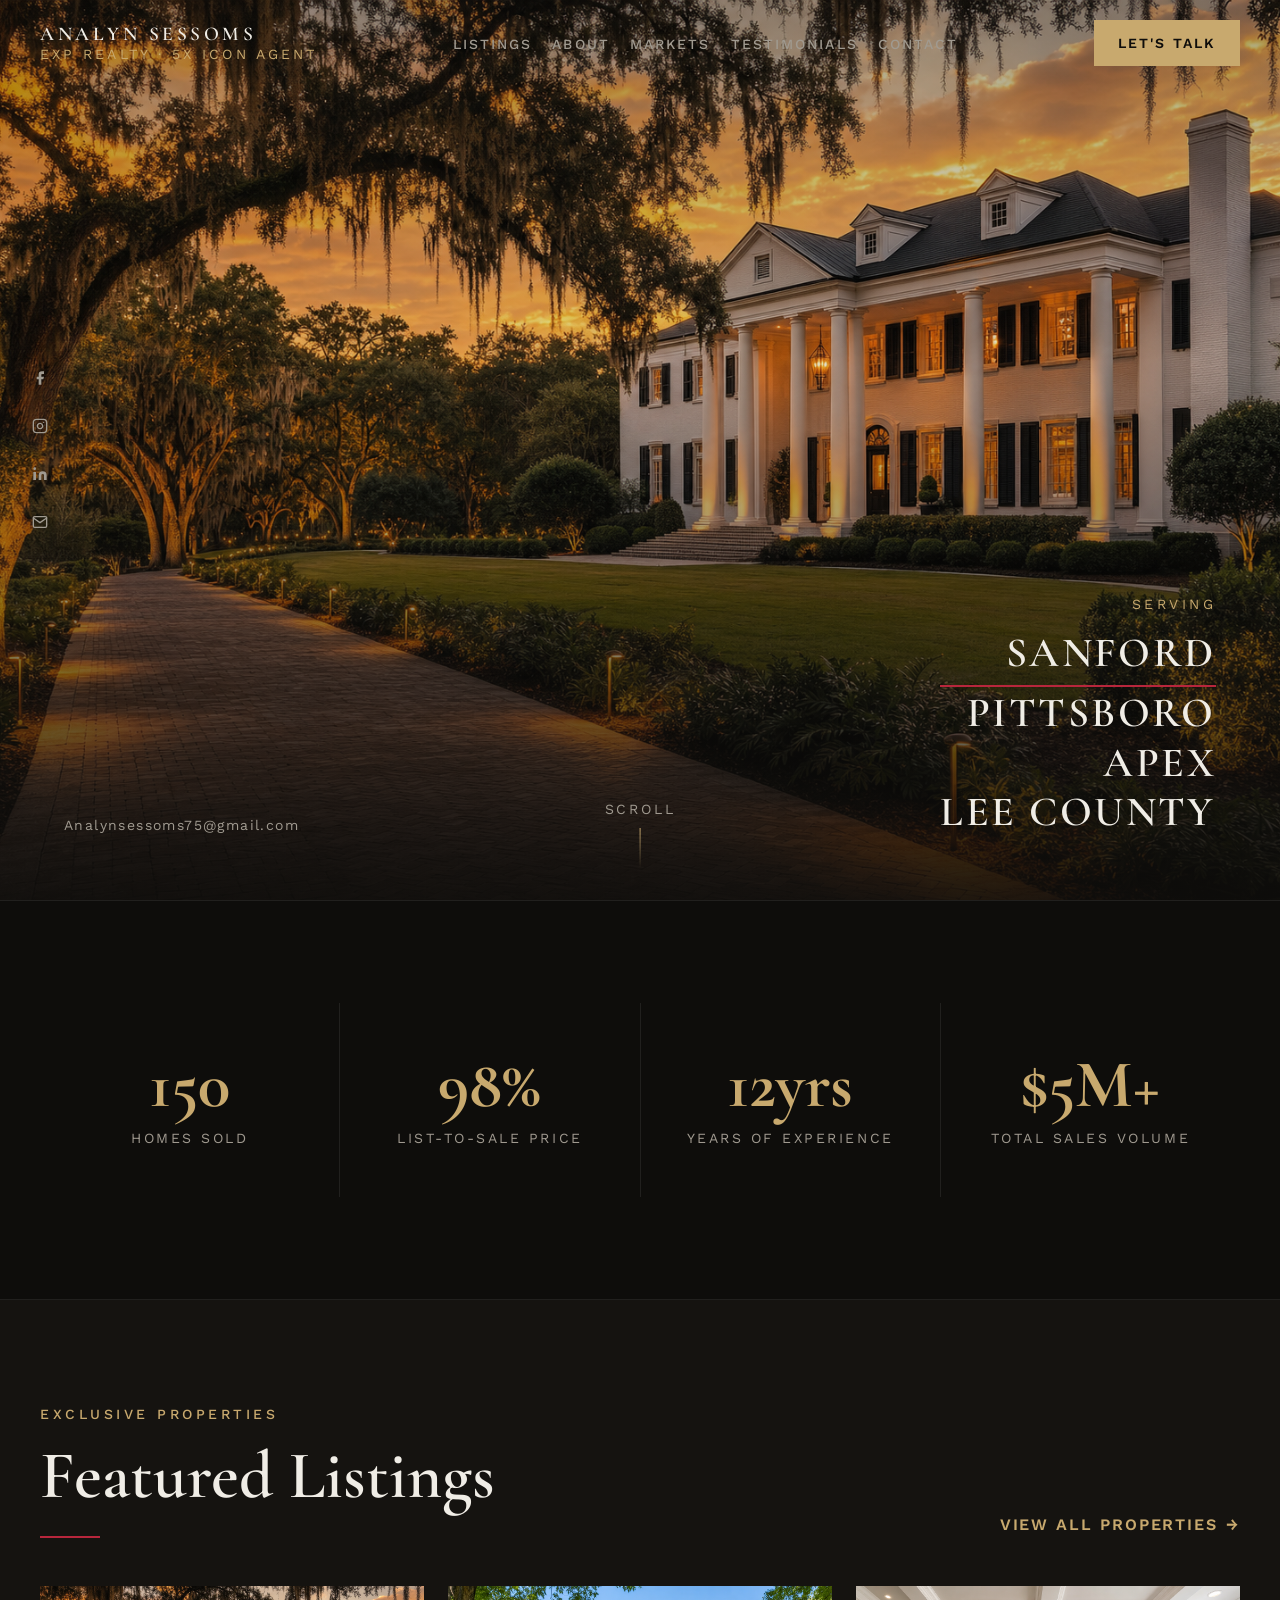
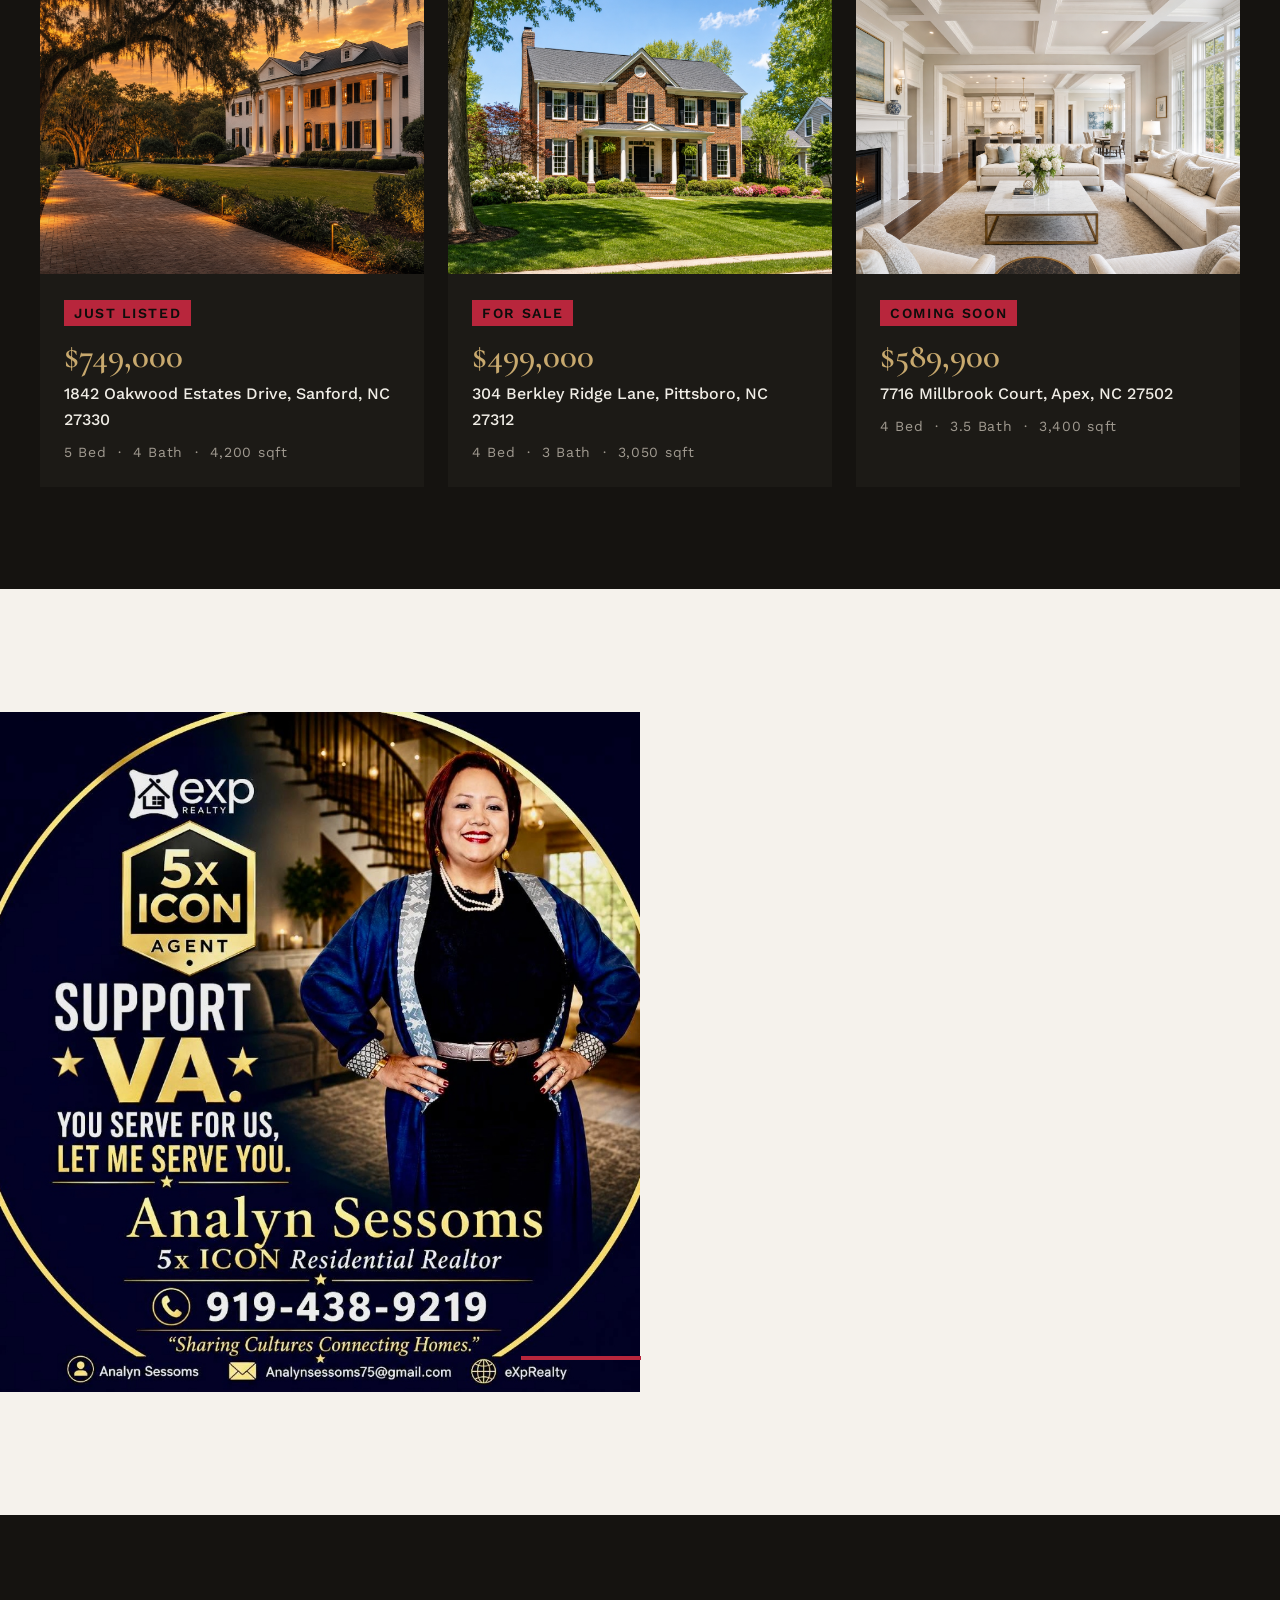
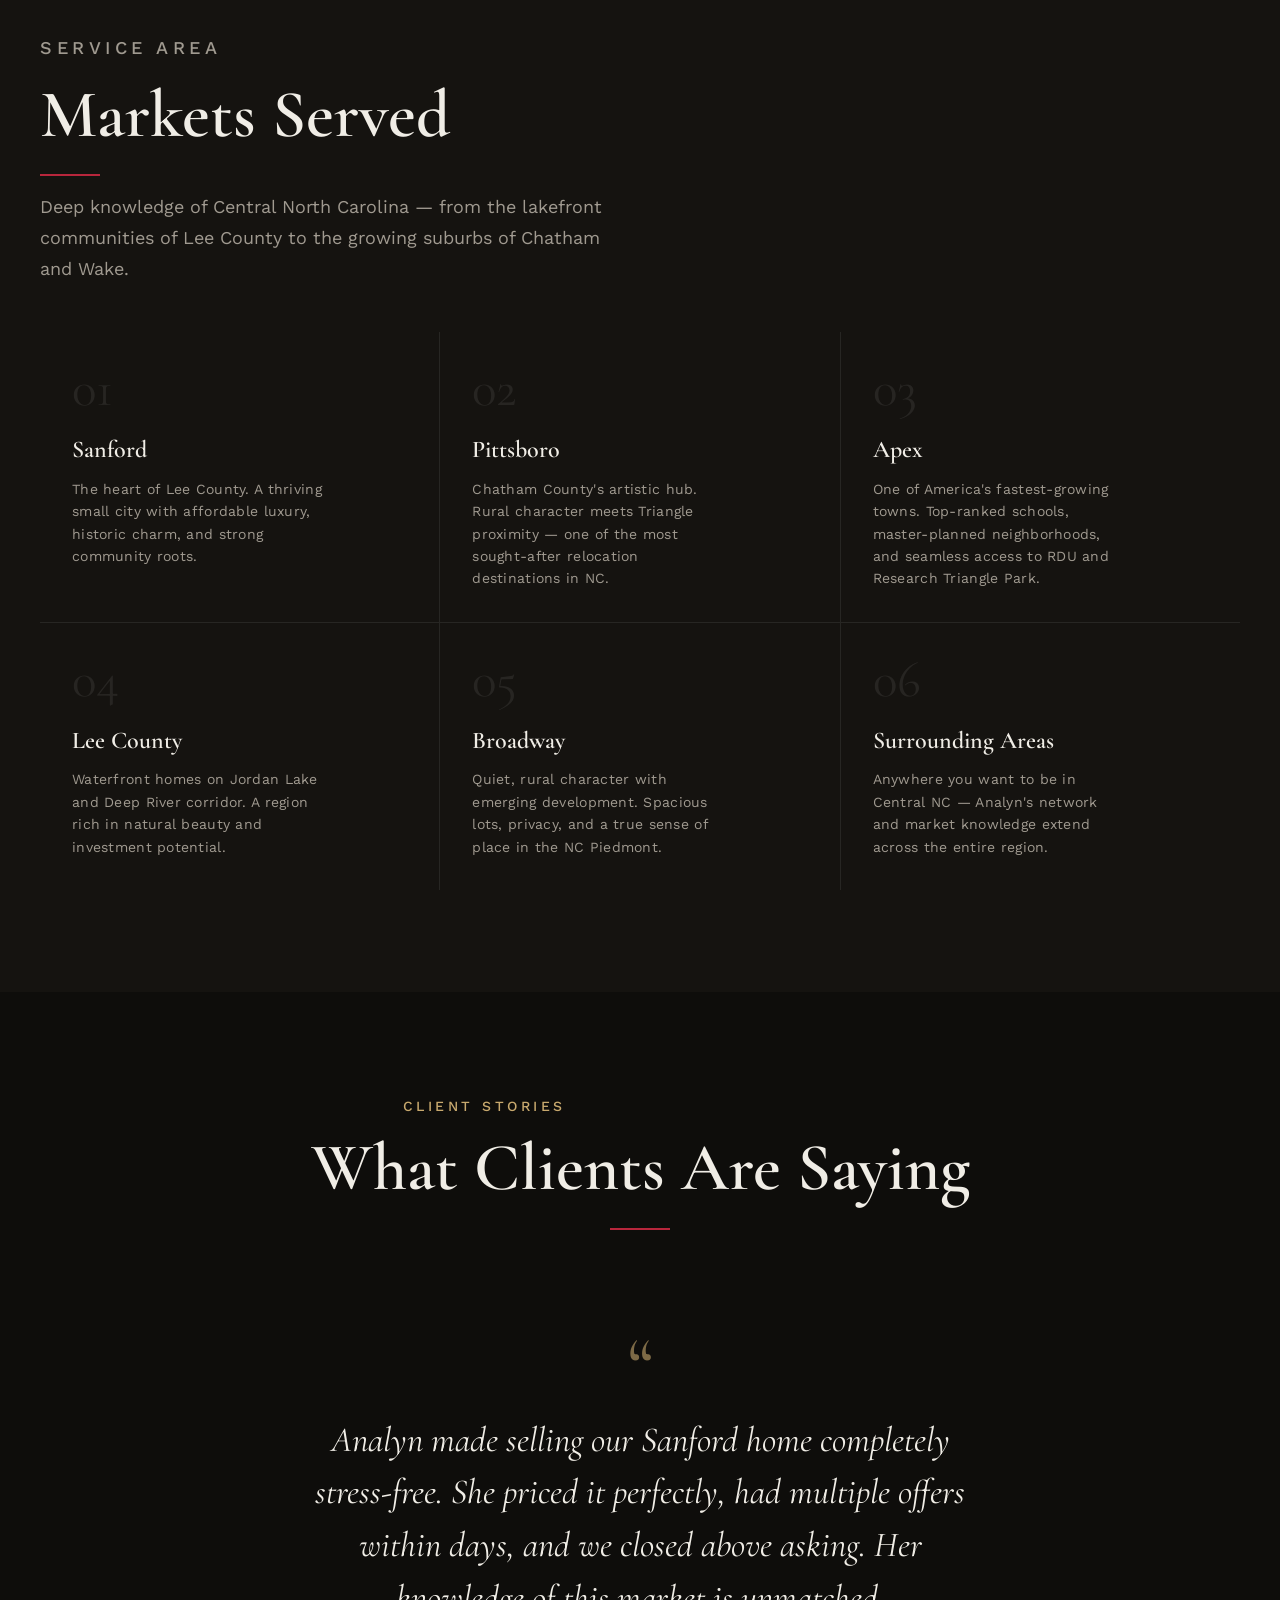
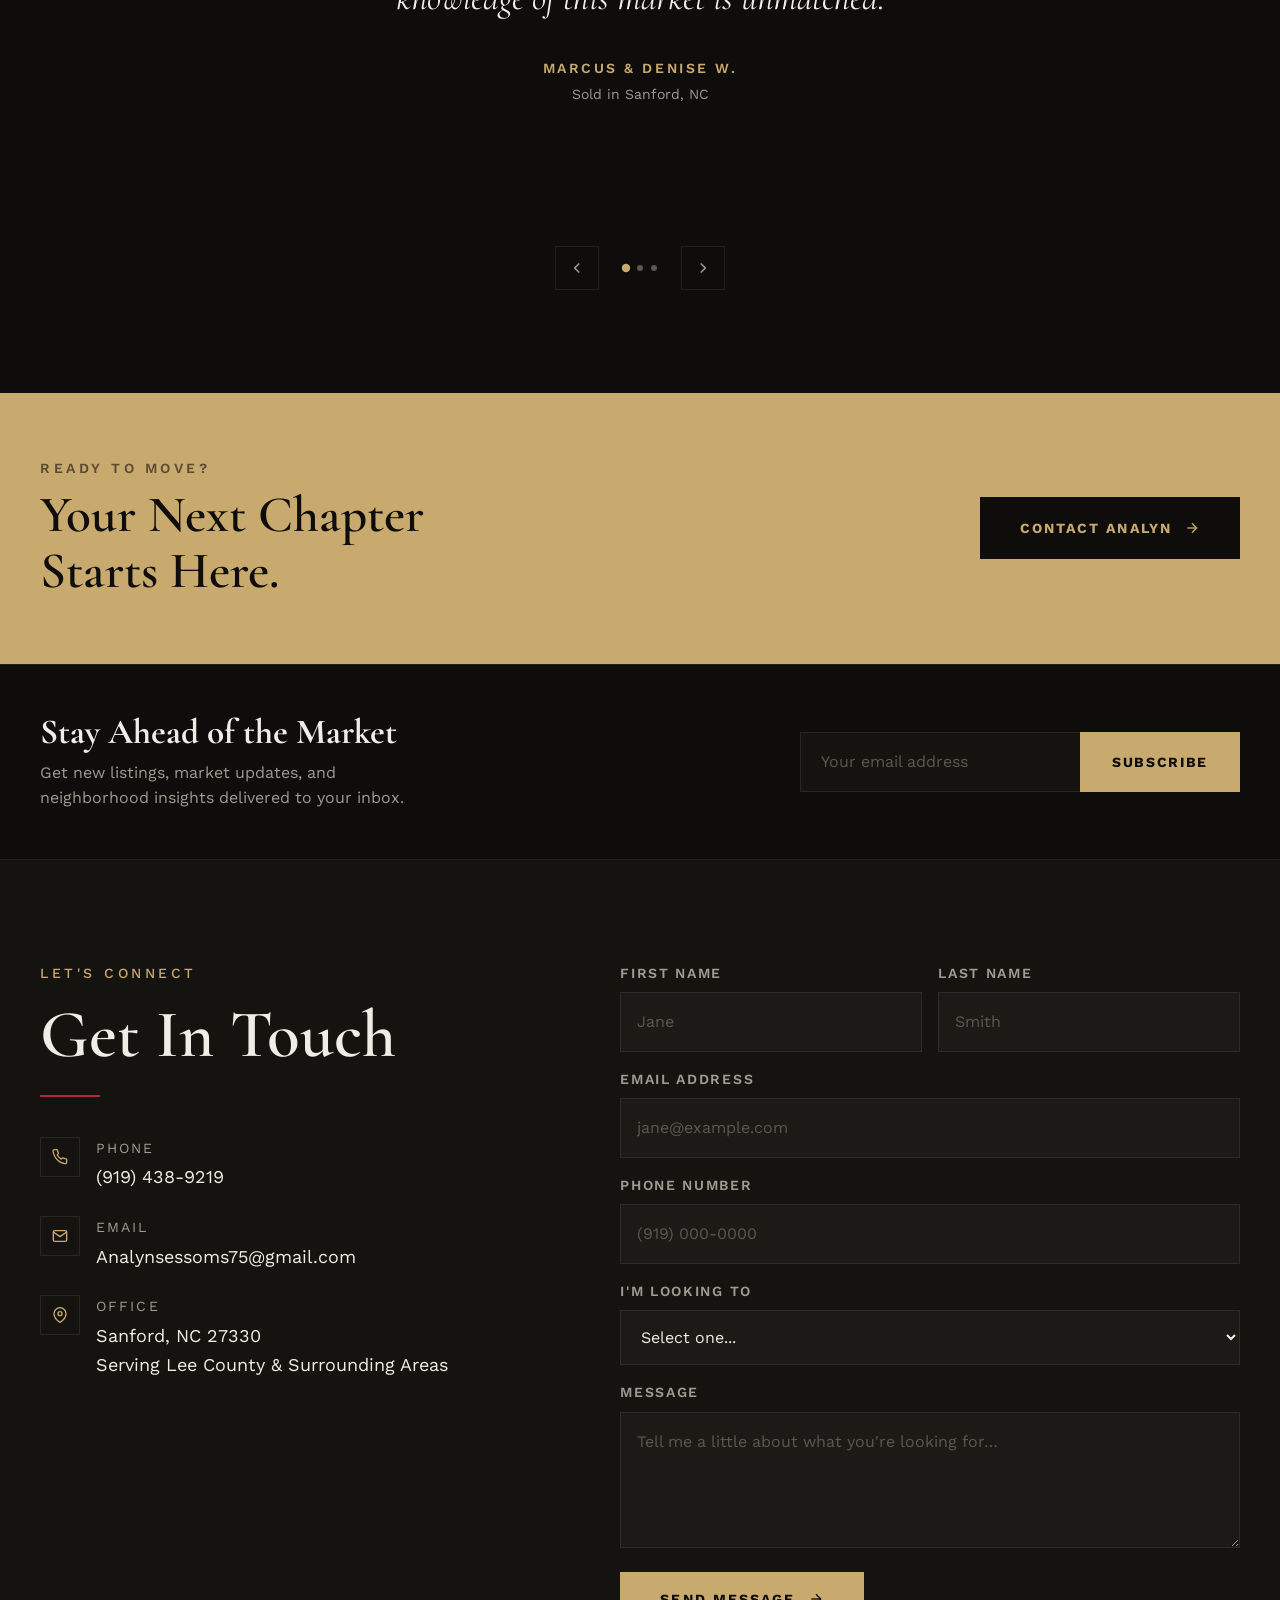
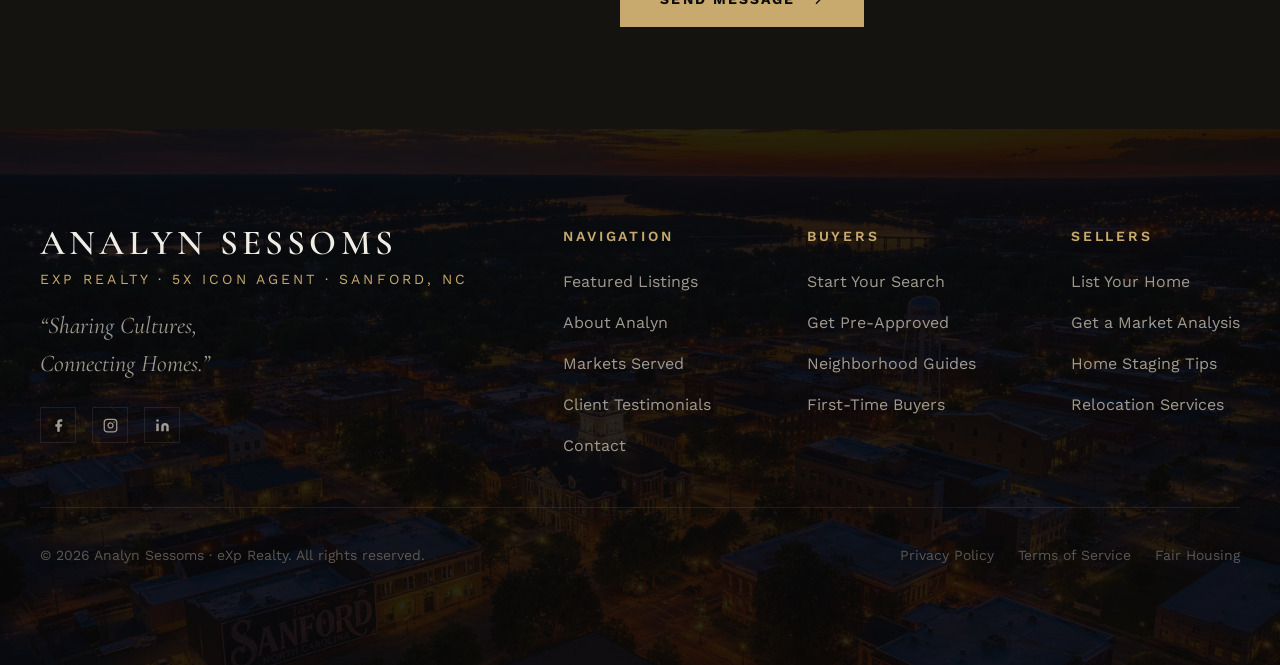
==== commit bcc2ae5a: "Update with real photo, correct contact info, eXp Realty branding, VA specialization, tagline" ====
--- a/index.html
+++ b/index.html
@@ -3,8 +3,8 @@
 <head>
   <meta charset="UTF-8" />
   <meta name="viewport" content="width=device-width, initial-scale=1.0" />
-  <title>Analyn Sessoms | Luxury Real Estate — Sanford, NC</title>
-  <meta name="description" content="Analyn Sessoms is Sanford & Lee County's premier luxury real estate agent. Expert guidance for buyers and sellers across Sanford, Pittsboro, Apex, and surrounding communities." />
+  <title>Analyn Sessoms | 5x ICON Realtor — Sanford, NC | eXp Realty</title>
+  <meta name="description" content="Analyn Sessoms is a 5x ICON Residential Realtor with eXp Realty serving Sanford, Lee County, and surrounding areas. VA specialist. Sharing Cultures, Connecting Homes." />
 
   <!-- Fonts -->
   <link rel="preconnect" href="https://fonts.googleapis.com" />
@@ -20,7 +20,7 @@
   <nav class="site-nav" id="site-nav" role="navigation" aria-label="Main navigation">
     <a href="#" class="nav-logo" aria-label="Analyn Sessoms Real Estate Home">
       <span class="nav-logo-name">Analyn Sessoms</span>
-      <span class="nav-logo-tagline">Real Estate</span>
+      <span class="nav-logo-tagline">eXp Realty · 5x ICON Agent</span>
     </a>
 
     <ul class="nav-links" role="list">
@@ -87,7 +87,7 @@
       </ul>
     </div>
 
-    <a href="mailto:analyn.sessoms@gmail.com" class="hero-email">analyn.sessoms@gmail.com</a>
+    <a href="mailto:Analynsessoms75@gmail.com" class="hero-email">Analynsessoms75@gmail.com</a>
 
     <div class="hero-scroll" aria-hidden="true">
       <span>Scroll</span>
@@ -192,25 +192,25 @@
     <div class="bio-grid">
       <div class="bio-image-col">
         <img
-          src="./assets/analyn-portrait.png"
-          alt="Analyn Sessoms, luxury real estate agent"
+          src="./assets/analyn-portrait.jpg"
+          alt="Analyn Sessoms, 5x ICON Residential Realtor at eXp Realty"
           class="bio-image"
-          loading="lazy" width="800" height="1067"
+          loading="lazy" width="800" height="800"
         />
         <div class="bio-image-accent" aria-hidden="true"></div>
       </div>
       <div class="bio-copy-col fade-in">
         <p class="section-eyebrow" style="color: var(--color-accent-dark);">Your Trusted Agent</p>
         <h2 class="bio-name">Analyn<br>Sessoms</h2>
-        <p class="bio-title">Realtor · Sanford & Surrounding Areas</p>
+        <p class="bio-title">5x ICON Residential Realtor · eXp Realty</p>
         <p class="bio-copy">
-          Born and raised in the heart of North Carolina, Analyn Sessoms brings a deeply personal understanding of Sanford and Lee County to every transaction. Her roots in this community aren't just biographical — they're her competitive advantage.
+          Analyn Sessoms is a 5x ICON Award–winning Residential Realtor with eXp Realty, serving Sanford, Lee County, and the surrounding Central North Carolina communities. Her motto says it all: <em>"Sharing Cultures, Connecting Homes."</em>
         </p>
         <p class="bio-copy">
-          With over a decade of experience navigating the Central NC market, Analyn combines white-glove service with sharp negotiation skills and an intuitive read of local market trends. Whether you're buying your first home or selling a family estate, she treats every client like a neighbor — because they are.
+          A passionate advocate for military families, Analyn specializes in VA home loans and understands firsthand what it means to serve — and to be served well. Whether you're a veteran buying your first home or a family upsizing in Pittsboro, she brings the same tenacity and heart to every transaction.
         </p>
         <p class="bio-copy">
-          Consistently recognized among top producers in Lee County, Analyn's approach is built on transparency, tenacity, and a genuine love for connecting people with the homes they deserve.
+          Recognized five times at eXp Realty's highest production level, Analyn's track record is built on deep community knowledge, relentless negotiation, and a genuine commitment to every client she represents.
         </p>
         <div class="bio-actions">
           <a href="#contact" class="btn-primary">Work With Analyn</a>
@@ -371,7 +371,7 @@
               </div>
               <div>
                 <div class="contact-info-label">Phone</div>
-                <div class="contact-info-value"><a href="tel:+19193551234">(919) 355-1234</a></div>
+                <div class="contact-info-value"><a href="tel:+19194389219">(919) 438-9219</a></div>
               </div>
             </div>
             <div class="contact-info-item">
@@ -380,7 +380,7 @@
               </div>
               <div>
                 <div class="contact-info-label">Email</div>
-                <div class="contact-info-value"><a href="mailto:analyn.sessoms@gmail.com">analyn.sessoms@gmail.com</a></div>
+                <div class="contact-info-value"><a href="mailto:Analynsessoms75@gmail.com">Analynsessoms75@gmail.com</a></div>
               </div>
             </div>
             <div class="contact-info-item">
@@ -453,8 +453,8 @@
       <div class="footer-top">
         <div class="footer-brand">
           <div class="footer-logo-name">Analyn Sessoms</div>
-          <div class="footer-logo-tagline">Luxury Real Estate · Sanford, NC</div>
-          <p class="footer-tagline">"The home you deserve<br>is closer than you think."</p>
+          <div class="footer-logo-tagline">eXp Realty · 5x ICON Agent · Sanford, NC</div>
+          <p class="footer-tagline">&ldquo;Sharing Cultures,<br>Connecting Homes.&rdquo;</p>
           <nav class="footer-social" aria-label="Social media">
             <a href="https://www.facebook.com/analyn.sessoms.2025/" target="_blank" rel="noopener noreferrer" aria-label="Facebook">
               <svg viewBox="0 0 24 24" fill="currentColor"><path d="M18 2h-3a5 5 0 0 0-5 5v3H7v4h3v8h4v-8h3l1-4h-4V7a1 1 0 0 1 1-1h3z"/></svg>
@@ -501,7 +501,7 @@
       </div>
 
       <div class="footer-bottom">
-        <p class="footer-copy">© 2026 Analyn Sessoms Real Estate. All rights reserved.</p>
+        <p class="footer-copy">© 2026 Analyn Sessoms · eXp Realty. All rights reserved.</p>
         <ul class="footer-legal" role="list">
           <li><a href="#">Privacy Policy</a></li>
           <li><a href="#">Terms of Service</a></li>
--- a/style.css
+++ b/style.css
@@ -498,7 +498,7 @@
   width: 100%;
   height: 100%;
   object-fit: cover;
-  object-position: top center;
+  object-position: center 15%;
 }
 .bio-image-accent {
   position: absolute;
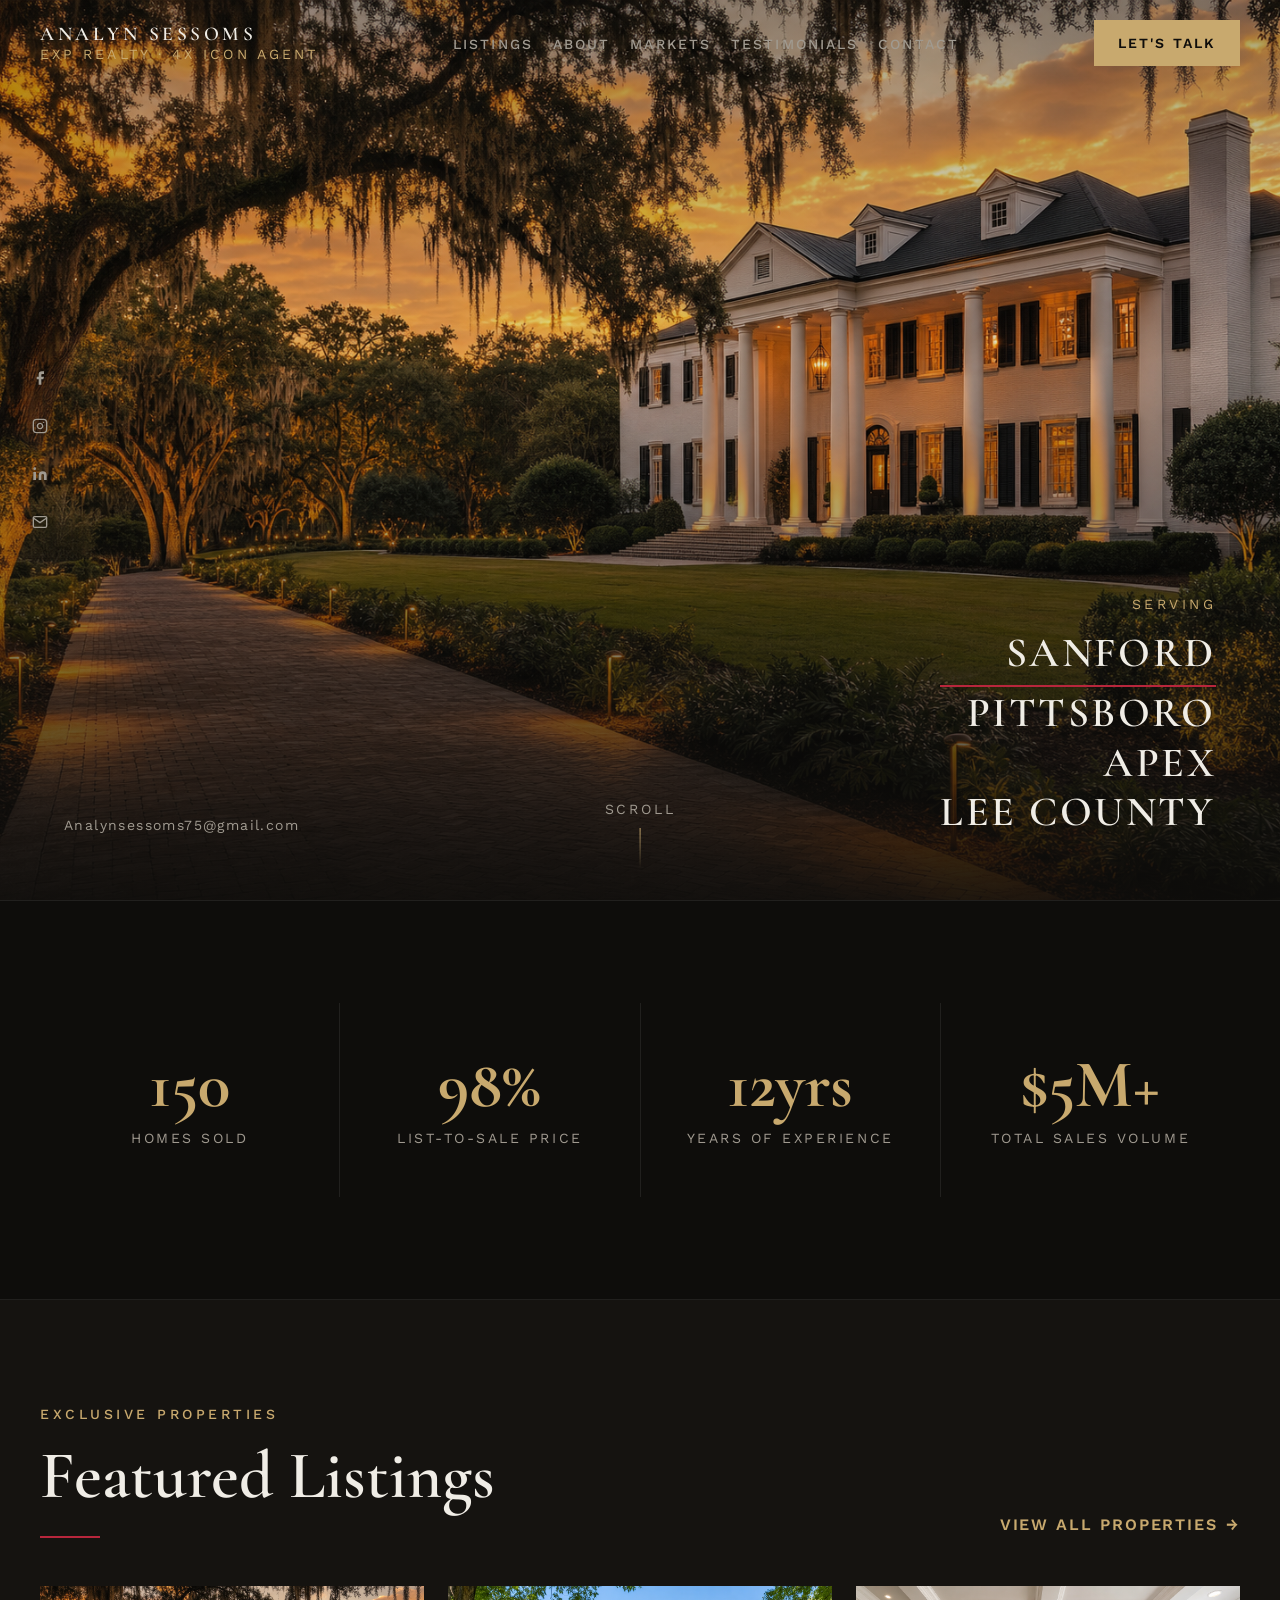
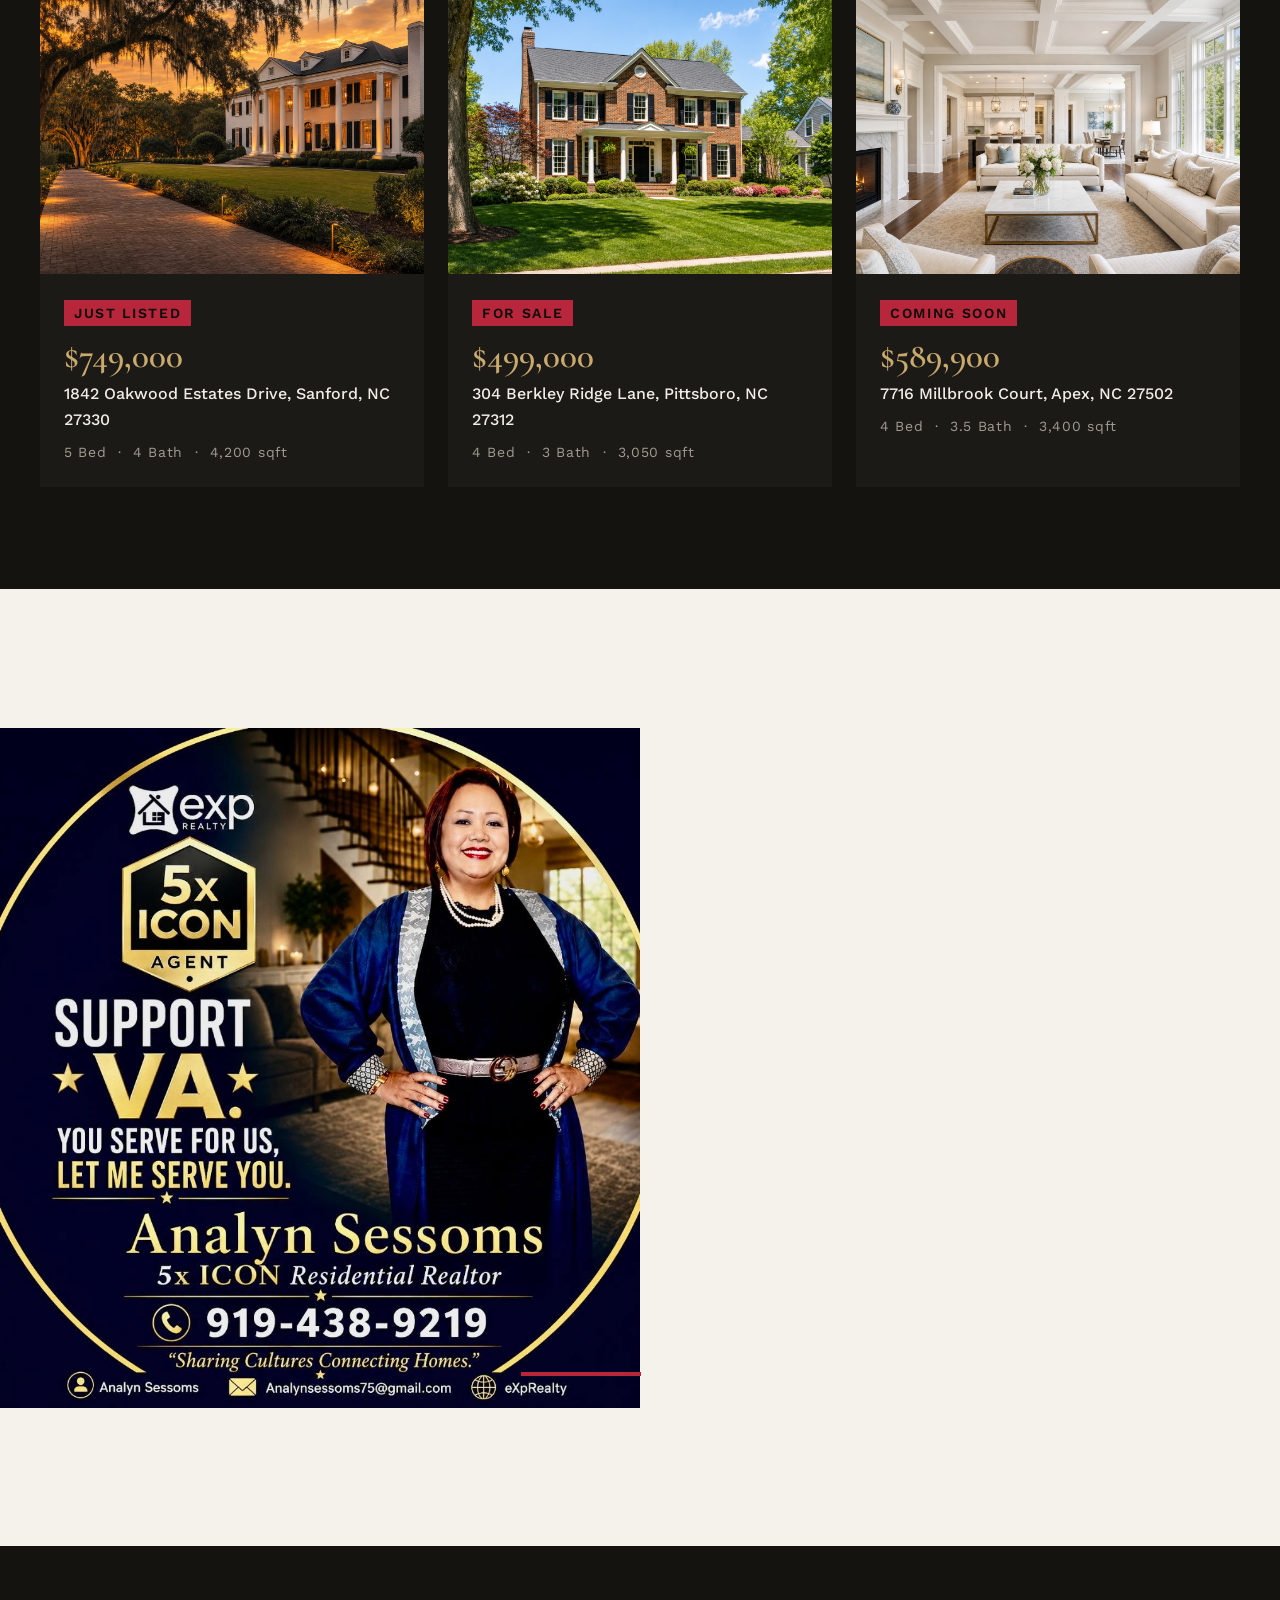
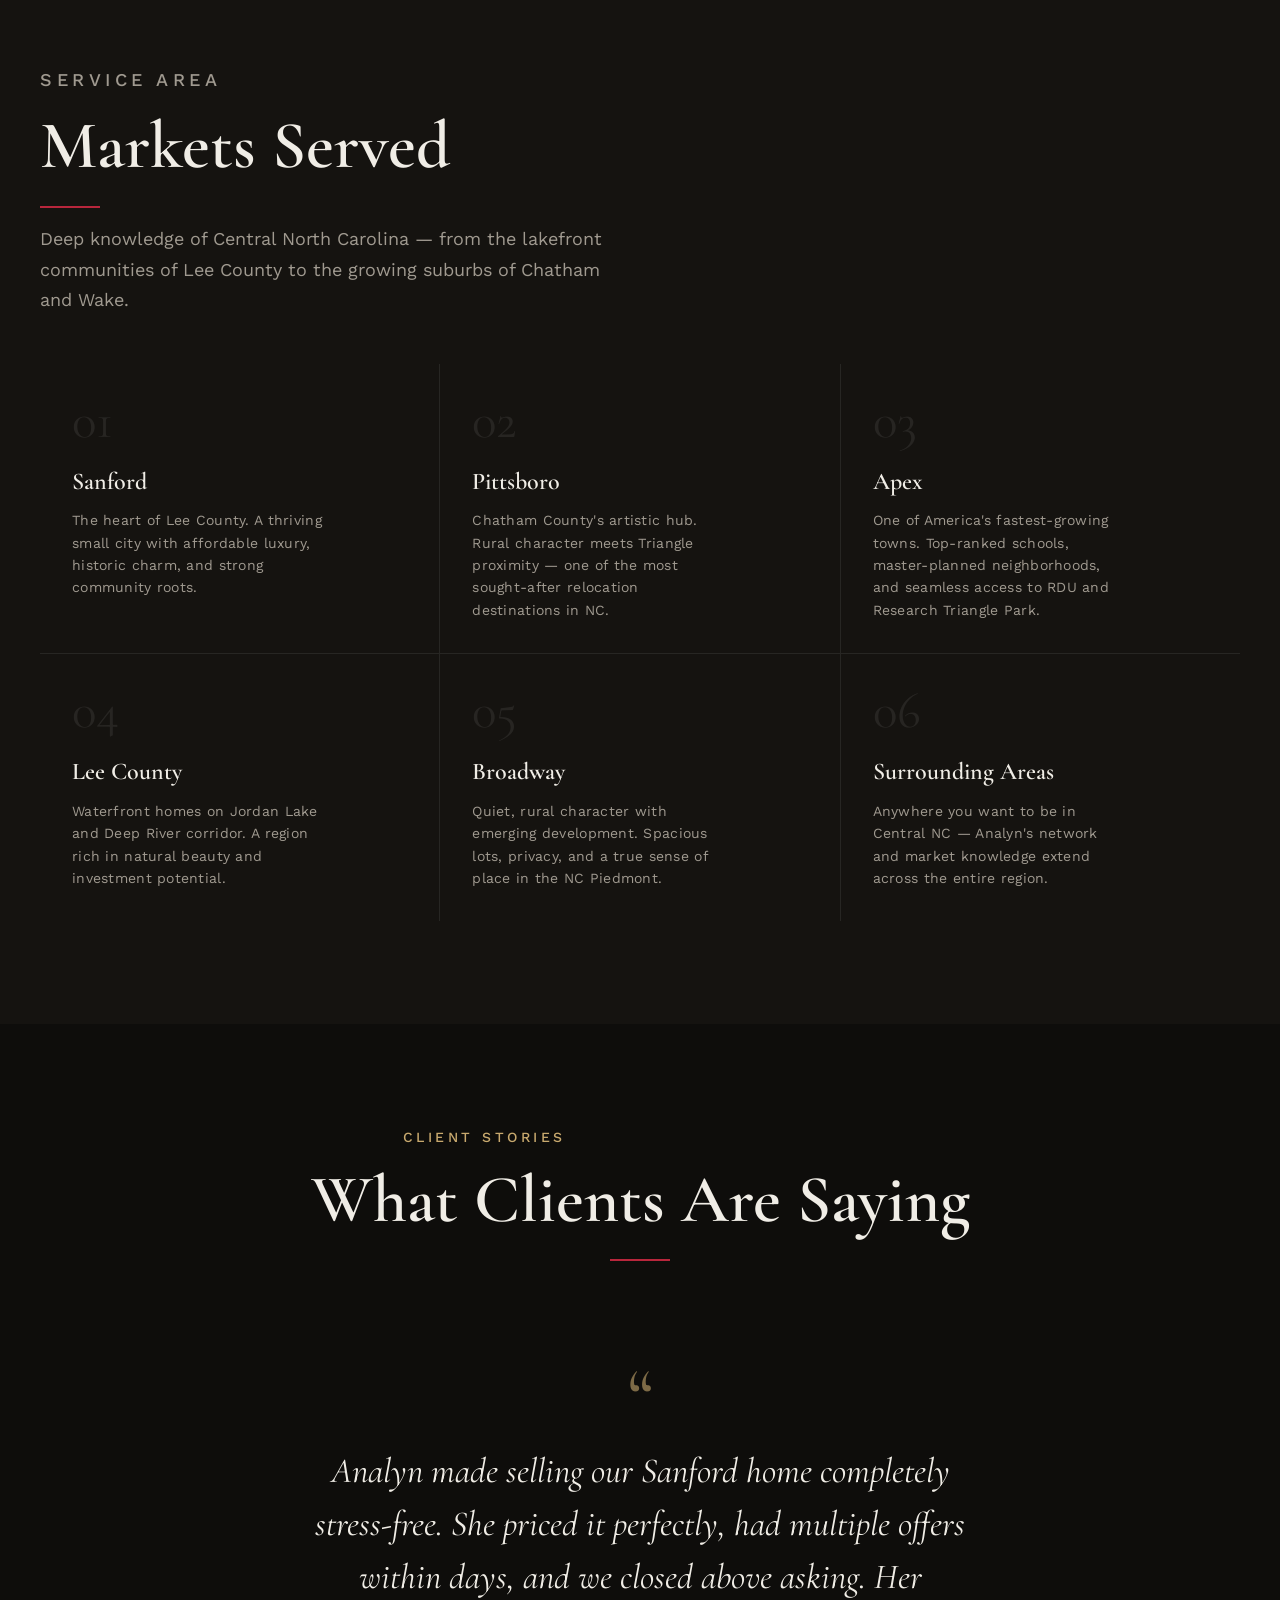
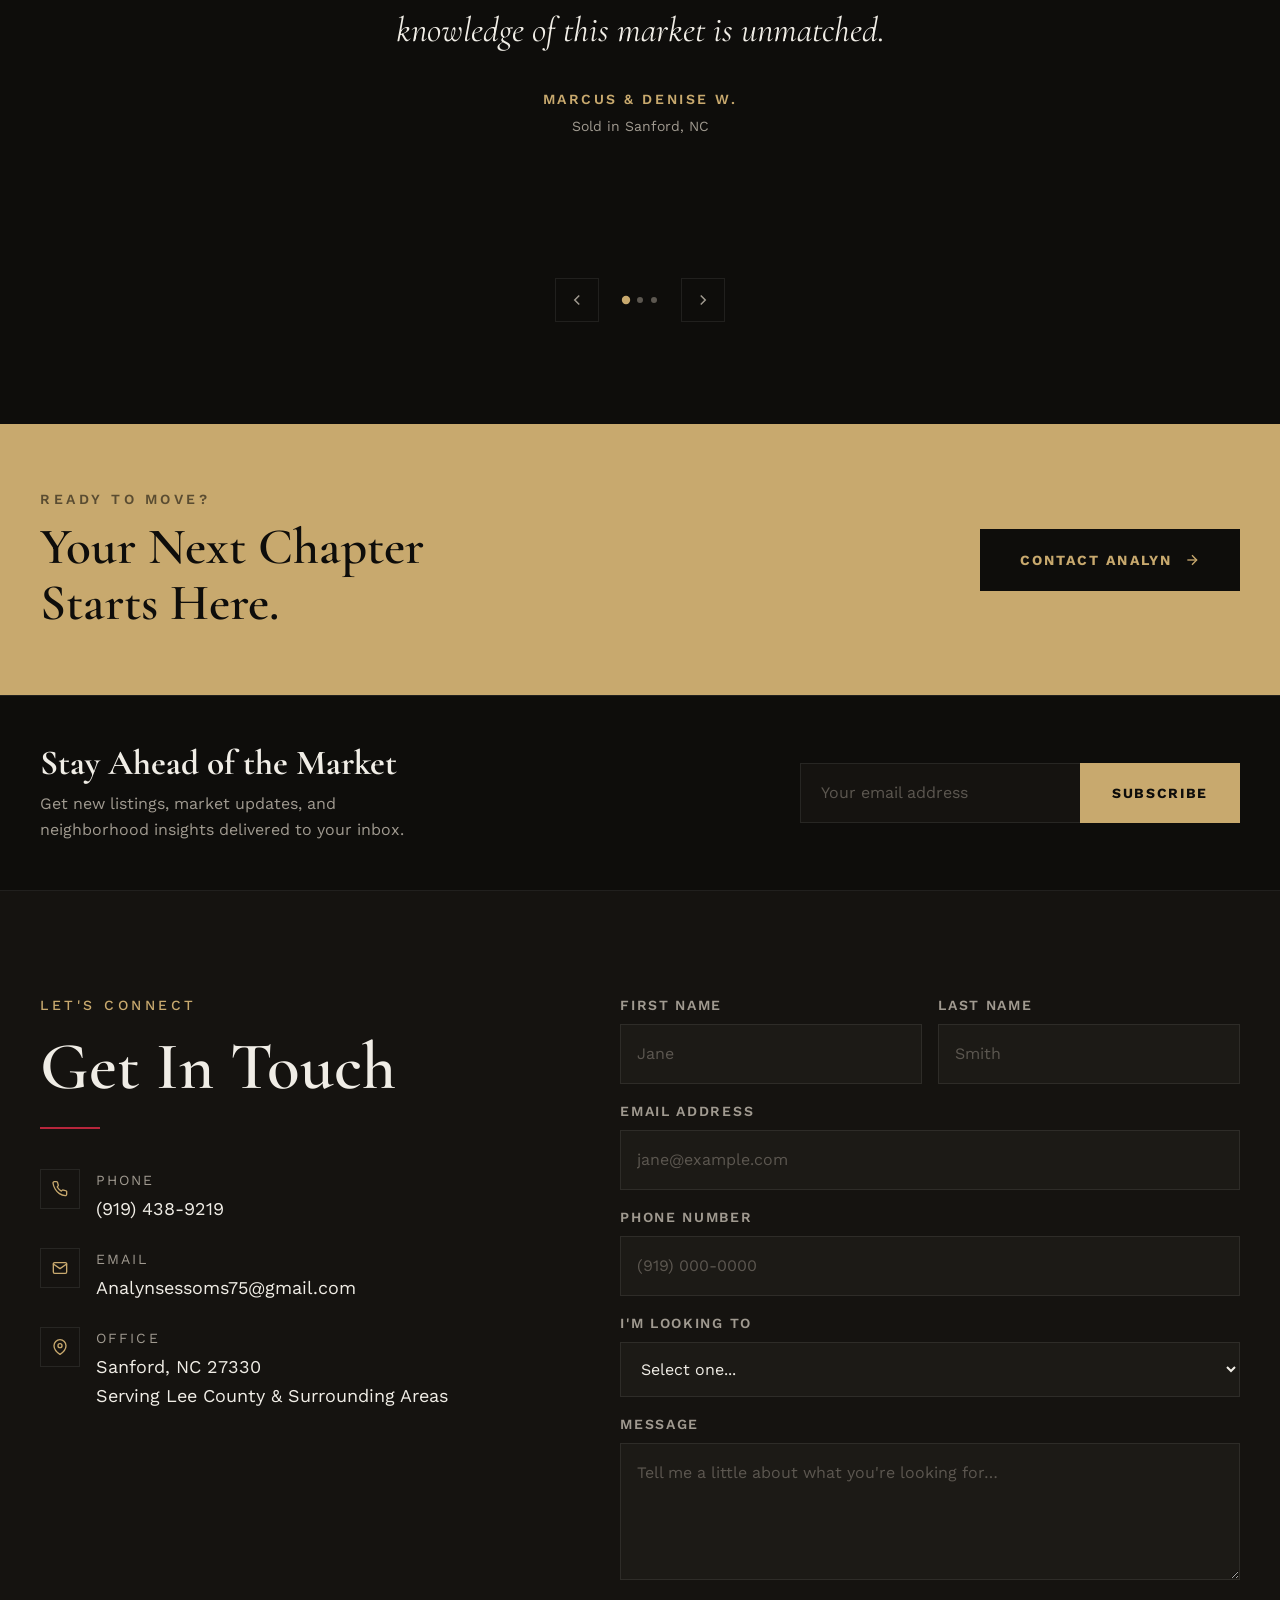
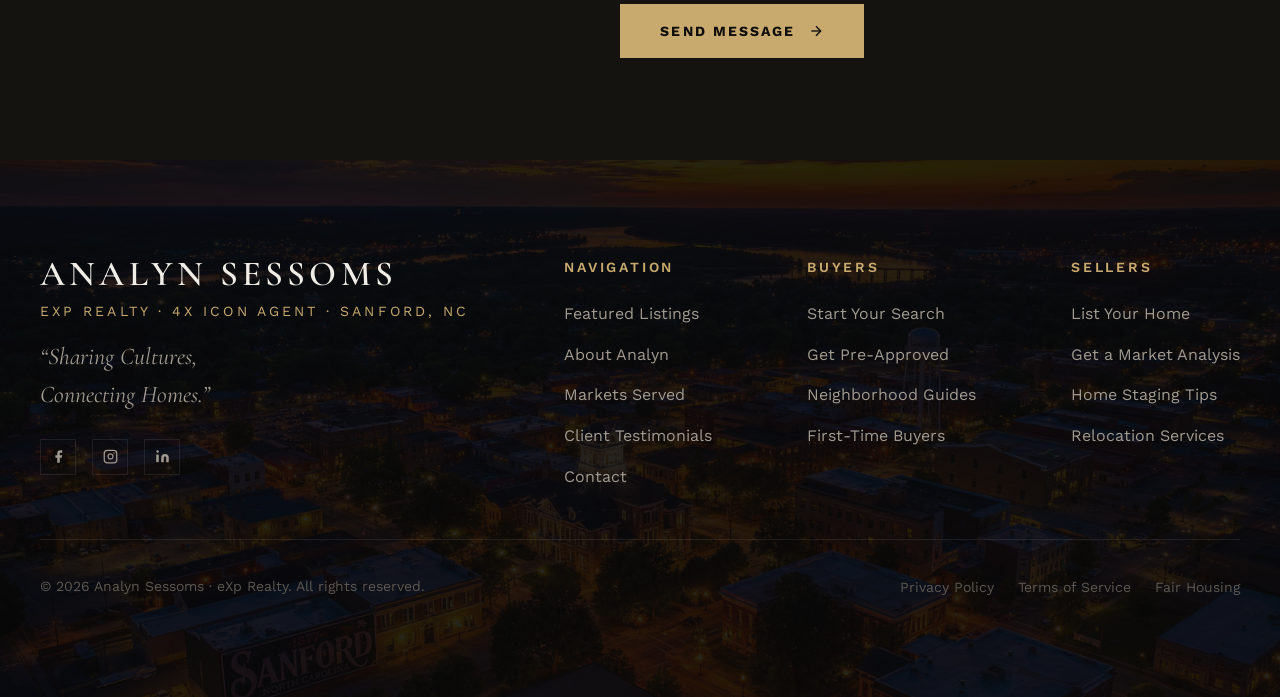
==== commit 78523047: "Add listings page with 11 featured properties (rentals + land), filter tabs, real MLS data" ====
--- a/index.html
+++ b/index.html
@@ -4,7 +4,7 @@
   <meta charset="UTF-8" />
   <meta name="viewport" content="width=device-width, initial-scale=1.0" />
   <title>Analyn Sessoms | 5x ICON Realtor — Sanford, NC | eXp Realty</title>
-  <meta name="description" content="Analyn Sessoms is a 5x ICON Residential Realtor with eXp Realty serving Sanford, Lee County, and surrounding areas. VA specialist. Sharing Cultures, Connecting Homes." />
+  <meta name="description" content="Analyn Sessoms is a 4x ICON Award Realtor® with eXp Realty serving Sanford, Lee County, and surrounding areas. VA specialist. Sharing Cultures, Connecting Homes." />
 
   <!-- Fonts -->
   <link rel="preconnect" href="https://fonts.googleapis.com" />
@@ -20,11 +20,11 @@
   <nav class="site-nav" id="site-nav" role="navigation" aria-label="Main navigation">
     <a href="#" class="nav-logo" aria-label="Analyn Sessoms Real Estate Home">
       <span class="nav-logo-name">Analyn Sessoms</span>
-      <span class="nav-logo-tagline">eXp Realty · 5x ICON Agent</span>
+      <span class="nav-logo-tagline">eXp Realty · 4x ICON Agent</span>
     </a>
 
     <ul class="nav-links" role="list">
-      <li><a href="#listings">Listings</a></li>
+      <li><a href="./listings.html">Listings</a></li>
       <li><a href="#about">About</a></li>
       <li><a href="#markets">Markets</a></li>
       <li><a href="#testimonials">Testimonials</a></li>
@@ -43,7 +43,7 @@
   <!-- Mobile Nav -->
   <div class="mobile-nav" id="mobile-nav" role="dialog" aria-label="Mobile navigation">
     <button class="mobile-nav-close" id="mobile-nav-close" aria-label="Close menu">✕</button>
-    <a href="#listings" class="mobile-nav-link">Listings</a>
+    <a href="./listings.html" class="mobile-nav-link">Listings</a>
     <a href="#about" class="mobile-nav-link">About</a>
     <a href="#markets" class="mobile-nav-link">Markets</a>
     <a href="#testimonials" class="mobile-nav-link">Testimonials</a>
@@ -128,7 +128,7 @@
           <h2 class="section-title">Featured Listings</h2>
           <span class="gold-rule" aria-hidden="true"></span>
         </div>
-        <a href="#contact" class="view-all-link">View All Properties</a>
+        <a href="./listings.html" class="view-all-link">View All Properties</a>
       </div>
 
       <div class="listings-grid">
@@ -193,7 +193,7 @@
       <div class="bio-image-col">
         <img
           src="./assets/analyn-portrait.jpg"
-          alt="Analyn Sessoms, 5x ICON Residential Realtor at eXp Realty"
+          alt="Analyn Sessoms, 4x ICON Award Realtor® at eXp Realty"
           class="bio-image"
           loading="lazy" width="800" height="800"
         />
@@ -202,15 +202,15 @@
       <div class="bio-copy-col fade-in">
         <p class="section-eyebrow" style="color: var(--color-accent-dark);">Your Trusted Agent</p>
         <h2 class="bio-name">Analyn<br>Sessoms</h2>
-        <p class="bio-title">5x ICON Residential Realtor · eXp Realty</p>
+        <p class="bio-title">4x ICON Award Realtor® · eXp Realty</p>
         <p class="bio-copy">
-          Analyn Sessoms is a 5x ICON Award–winning Residential Realtor with eXp Realty, serving Sanford, Lee County, and the surrounding Central North Carolina communities. Her motto says it all: <em>"Sharing Cultures, Connecting Homes."</em>
+          Analyn Sessoms is a 4x ICON Award–winning Residential Realtor with eXp Realty, serving Sanford, Lee County, and the surrounding Central North Carolina communities. Her motto says it all: <em>"Sharing Cultures, Connecting Homes."</em>
         </p>
         <p class="bio-copy">
           A passionate advocate for military families, Analyn specializes in VA home loans and understands firsthand what it means to serve — and to be served well. Whether you're a veteran buying your first home or a family upsizing in Pittsboro, she brings the same tenacity and heart to every transaction.
         </p>
         <p class="bio-copy">
-          Recognized five times at eXp Realty's highest production level, Analyn's track record is built on deep community knowledge, relentless negotiation, and a genuine commitment to every client she represents.
+          Recognized four consecutive times (2022, 2023, 2024 &amp; 2025) at eXp Realty's highest production level, Analyn's track record is built on deep community knowledge, relentless negotiation, and a genuine commitment to every client she represents.
         </p>
         <div class="bio-actions">
           <a href="#contact" class="btn-primary">Work With Analyn</a>
@@ -453,7 +453,7 @@
       <div class="footer-top">
         <div class="footer-brand">
           <div class="footer-logo-name">Analyn Sessoms</div>
-          <div class="footer-logo-tagline">eXp Realty · 5x ICON Agent · Sanford, NC</div>
+          <div class="footer-logo-tagline">eXp Realty · 4x ICON Agent · Sanford, NC</div>
           <p class="footer-tagline">&ldquo;Sharing Cultures,<br>Connecting Homes.&rdquo;</p>
           <nav class="footer-social" aria-label="Social media">
             <a href="https://www.facebook.com/analyn.sessoms.2025/" target="_blank" rel="noopener noreferrer" aria-label="Facebook">
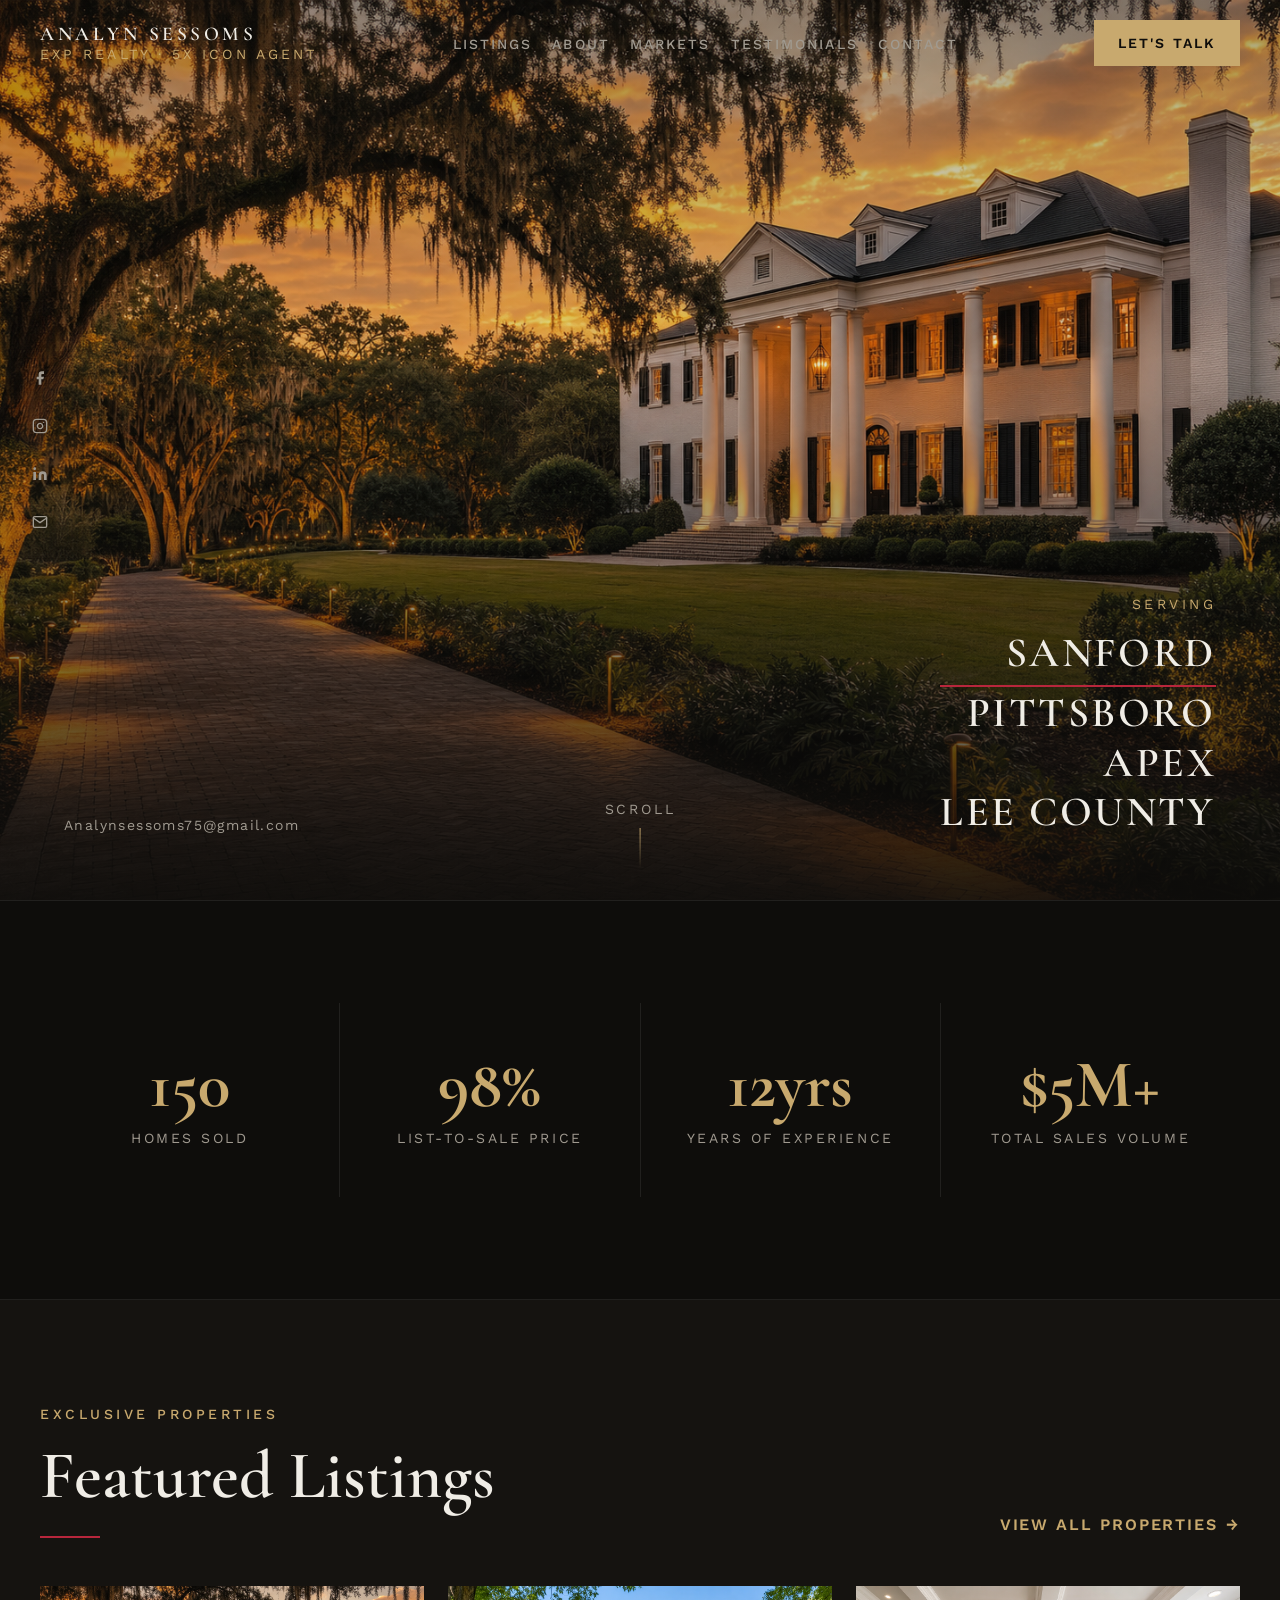
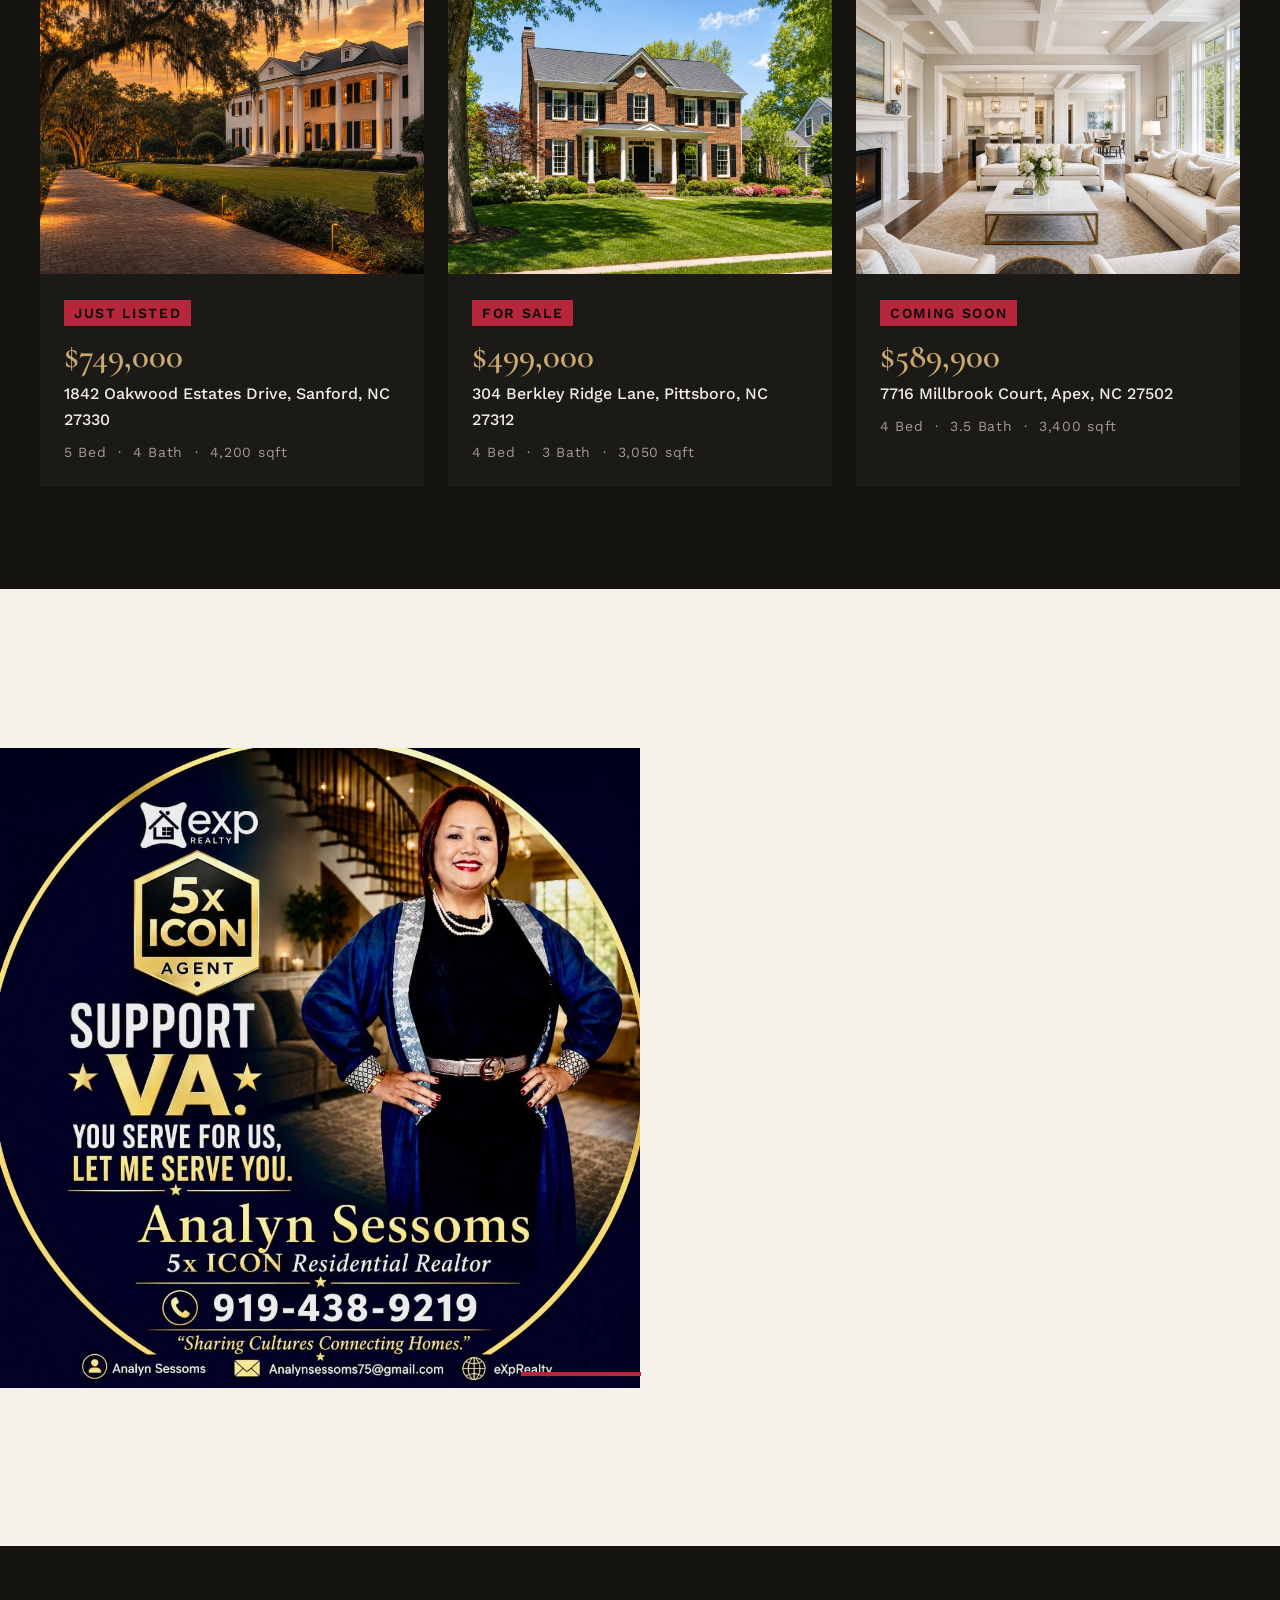
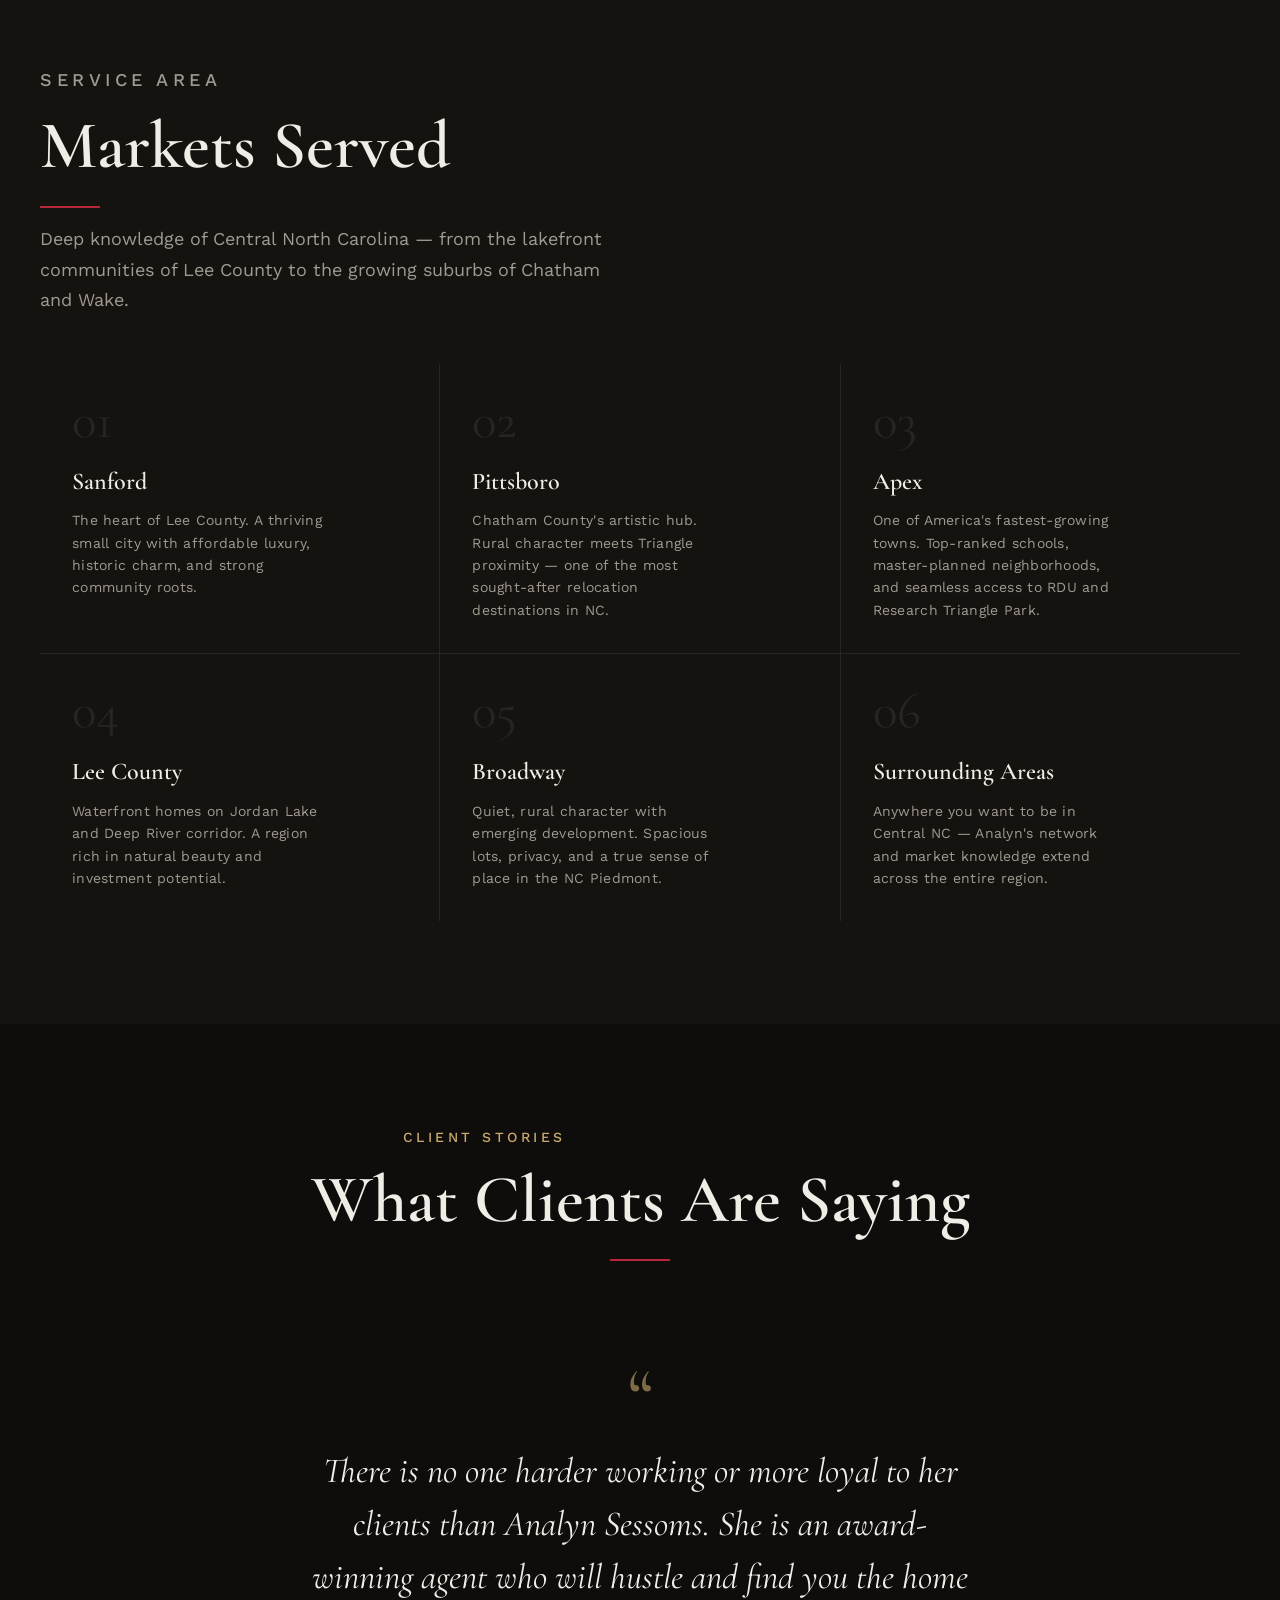
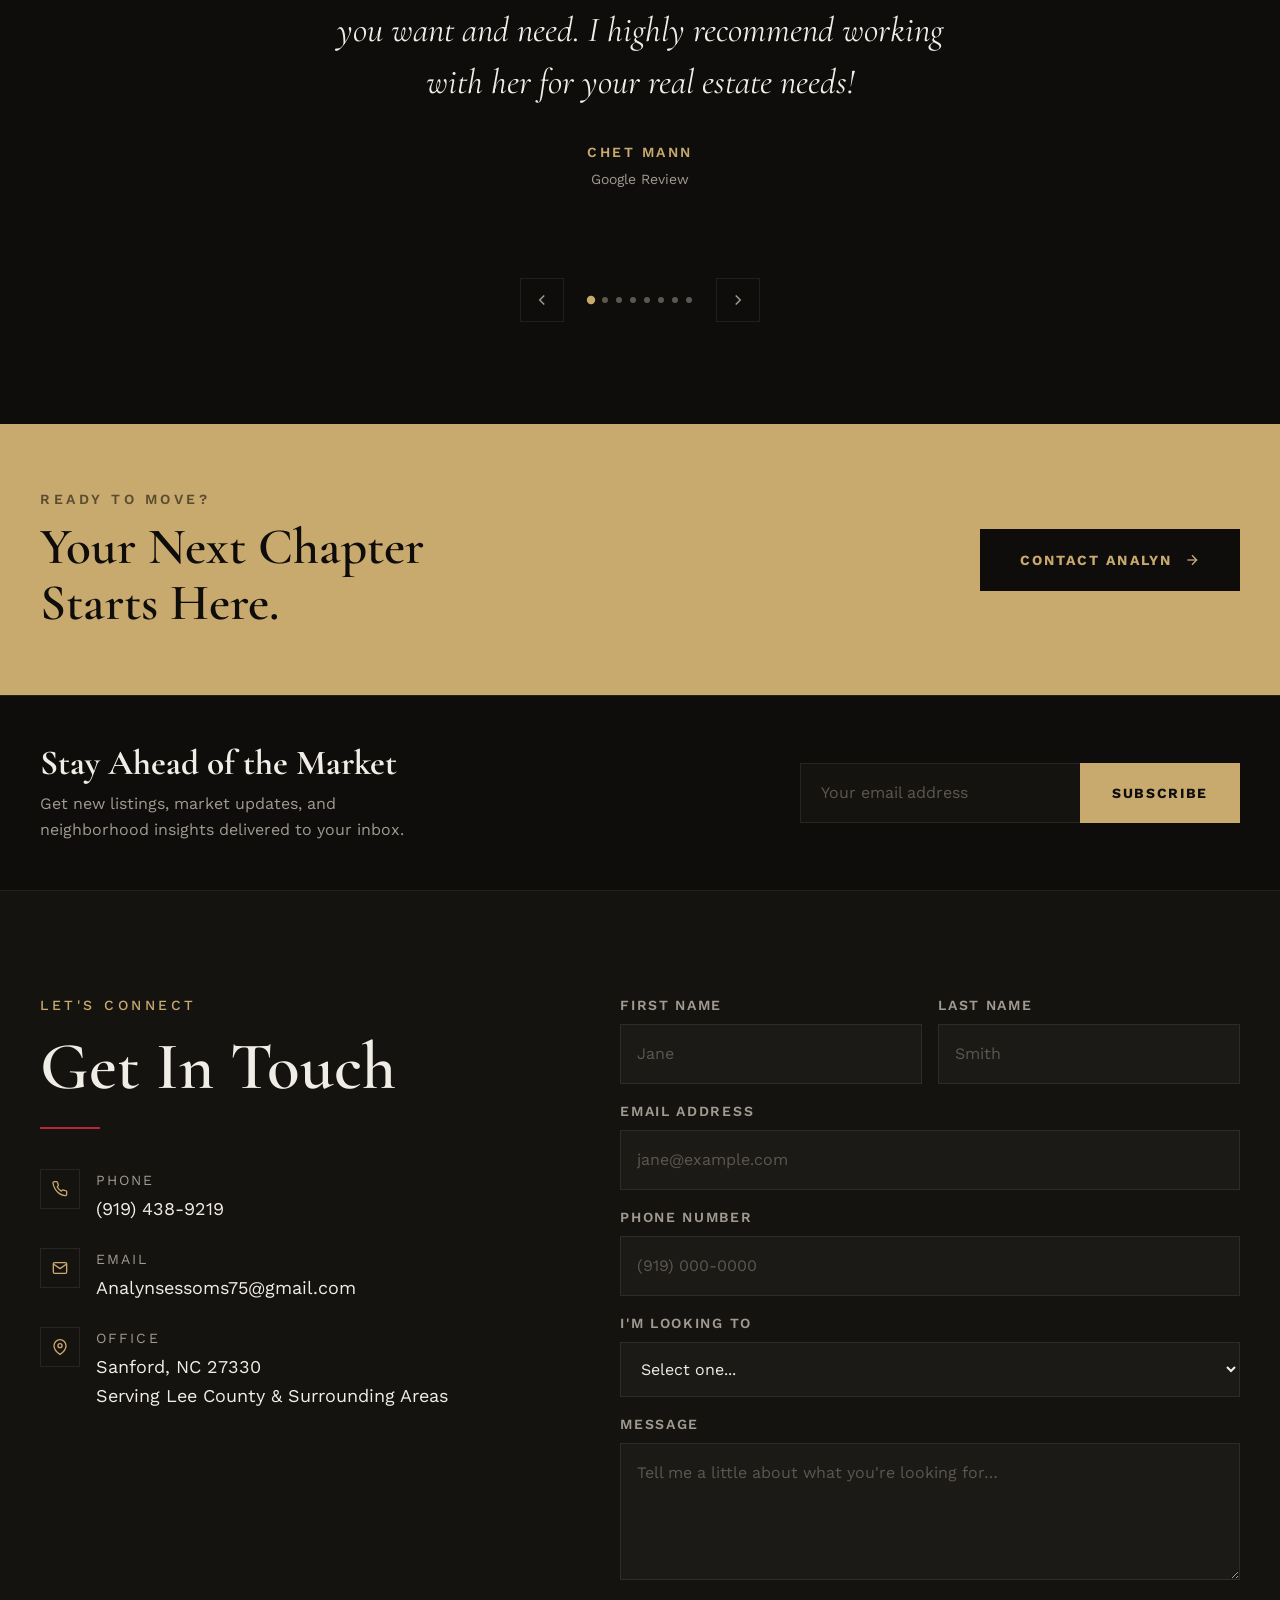
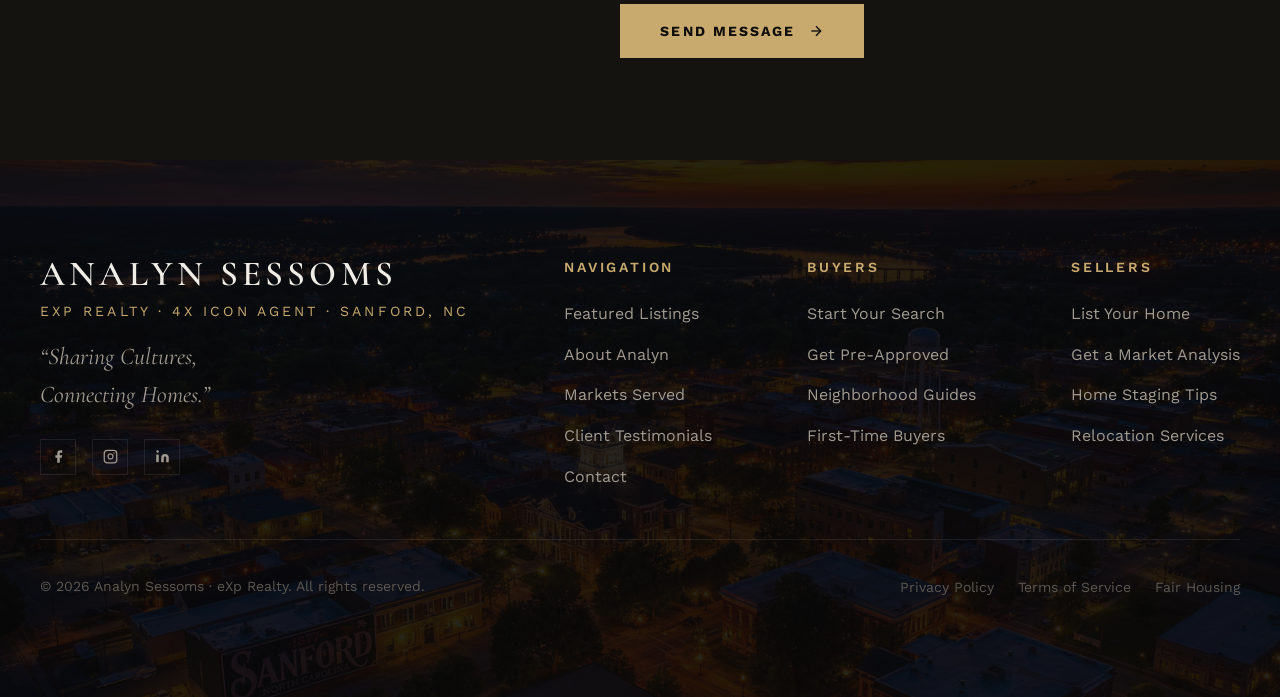
==== commit e4ac465c: "Add real Google reviews, fix button/image styling, bump to 5x ICON - Replace placeholder testimonial" ====
--- a/index.html
+++ b/index.html
@@ -4,7 +4,7 @@
   <meta charset="UTF-8" />
   <meta name="viewport" content="width=device-width, initial-scale=1.0" />
   <title>Analyn Sessoms | 5x ICON Realtor — Sanford, NC | eXp Realty</title>
-  <meta name="description" content="Analyn Sessoms is a 4x ICON Award Realtor® with eXp Realty serving Sanford, Lee County, and surrounding areas. VA specialist. Sharing Cultures, Connecting Homes." />
+  <meta name="description" content="Analyn Sessoms is a 5x ICON Award Realtor® with eXp Realty serving Sanford, Lee County, and surrounding areas. VA specialist. Sharing Cultures, Connecting Homes." />
 
   <!-- Fonts -->
   <link rel="preconnect" href="https://fonts.googleapis.com" />
@@ -20,7 +20,7 @@
   <nav class="site-nav" id="site-nav" role="navigation" aria-label="Main navigation">
     <a href="#" class="nav-logo" aria-label="Analyn Sessoms Real Estate Home">
       <span class="nav-logo-name">Analyn Sessoms</span>
-      <span class="nav-logo-tagline">eXp Realty · 4x ICON Agent</span>
+      <span class="nav-logo-tagline">eXp Realty · 5x ICON Agent</span>
     </a>
 
     <ul class="nav-links" role="list">
@@ -279,30 +279,80 @@
             <div class="testimonial-card">
               <span class="testimonial-quote-mark" aria-hidden="true">&ldquo;</span>
               <p class="testimonial-text">
-                Analyn made selling our Sanford home completely stress-free. She priced it perfectly, had multiple offers within days, and we closed above asking. Her knowledge of this market is unmatched.
-              </p>
-              <div class="testimonial-author">Marcus &amp; Denise W.</div>
-              <div class="testimonial-location">Sold in Sanford, NC</div>
-            </div>
-          </div>
-          <div class="testimonial-slide">
-            <div class="testimonial-card">
-              <span class="testimonial-quote-mark" aria-hidden="true">&ldquo;</span>
-              <p class="testimonial-text">
-                We relocated from Virginia with no knowledge of Central NC. Analyn spent weekends showing us neighborhoods, explained the school districts in depth, and never once made us feel rushed. We found our dream home in Pittsboro.
-              </p>
-              <div class="testimonial-author">The Johnson Family</div>
-              <div class="testimonial-location">Relocated to Pittsboro, NC</div>
-            </div>
-          </div>
-          <div class="testimonial-slide">
-            <div class="testimonial-card">
-              <span class="testimonial-quote-mark" aria-hidden="true">&ldquo;</span>
-              <p class="testimonial-text">
-                As a first-time homebuyer, I had no idea what I was doing. Analyn walked me through every step, negotiated hard on my behalf, and I ended up in a home I love at a price I never expected to achieve. She's a force.
-              </p>
-              <div class="testimonial-author">Tiffany R.</div>
-              <div class="testimonial-location">First Home in Sanford, NC</div>
+                There is no one harder working or more loyal to her clients than Analyn Sessoms. She is an award-winning agent who will hustle and find you the home you want and need. I highly recommend working with her for your real estate needs!
+              </p>
+              <div class="testimonial-author">Chet Mann</div>
+              <div class="testimonial-location">Google Review</div>
+            </div>
+          </div>
+          <div class="testimonial-slide">
+            <div class="testimonial-card">
+              <span class="testimonial-quote-mark" aria-hidden="true">&ldquo;</span>
+              <p class="testimonial-text">
+                Ms. Sessoms is the best realtor out there! She helped me close a house using a VA loan while I was still out of state. I trusted her with the whole process and she never let me down. I'm loving my new home in North Carolina.
+              </p>
+              <div class="testimonial-author">Jhapeth Hatamosa</div>
+              <div class="testimonial-location">VA Loan Buyer &middot; North Carolina</div>
+            </div>
+          </div>
+          <div class="testimonial-slide">
+            <div class="testimonial-card">
+              <span class="testimonial-quote-mark" aria-hidden="true">&ldquo;</span>
+              <p class="testimonial-text">
+                We had an outstanding experience with Analyn when we visited Sanford in December 2023. After discovering her advertisement, she immediately provided us with a tour of new homes, and on our second visit we found our ideal home.
+              </p>
+              <div class="testimonial-author">Teresita Madarang</div>
+              <div class="testimonial-location">Bought in Sanford, NC</div>
+            </div>
+          </div>
+          <div class="testimonial-slide">
+            <div class="testimonial-card">
+              <span class="testimonial-quote-mark" aria-hidden="true">&ldquo;</span>
+              <p class="testimonial-text">
+                Highly recommended! We are first-time homeowners, and we are glad we've met Analyn. She has a vast knowledge of real estate which greatly helped us make an informed decision. It was a very good experience.
+              </p>
+              <div class="testimonial-author">Ian Munoz</div>
+              <div class="testimonial-location">First-Time Buyers</div>
+            </div>
+          </div>
+          <div class="testimonial-slide">
+            <div class="testimonial-card">
+              <span class="testimonial-quote-mark" aria-hidden="true">&ldquo;</span>
+              <p class="testimonial-text">
+                Had a very great experience working with Analyn. Selling my house was at first daunting, but I was reassured of the process and transfer of property thanks to Analyn and the team at Sessoms Realty Group.
+              </p>
+              <div class="testimonial-author">Nico Boncales</div>
+              <div class="testimonial-location">Home Seller</div>
+            </div>
+          </div>
+          <div class="testimonial-slide">
+            <div class="testimonial-card">
+              <span class="testimonial-quote-mark" aria-hidden="true">&ldquo;</span>
+              <p class="testimonial-text">
+                I have worked with Analyn several times over the years. She is simply the best. She not only helped me seamlessly sell my home, but she helped me buy a home in a time when real estate was hard to secure due to excessive demand.
+              </p>
+              <div class="testimonial-author">Kimberly Morton</div>
+              <div class="testimonial-location">Repeat Client</div>
+            </div>
+          </div>
+          <div class="testimonial-slide">
+            <div class="testimonial-card">
+              <span class="testimonial-quote-mark" aria-hidden="true">&ldquo;</span>
+              <p class="testimonial-text">
+                Working with Analyn was an absolute delight. The entire journey, from our initial property viewing to the smooth closing, felt like a seamless experience. Her responsiveness to any concerns or inquiries was remarkable.
+              </p>
+              <div class="testimonial-author">Brad Huizinga</div>
+              <div class="testimonial-location">Google Review</div>
+            </div>
+          </div>
+          <div class="testimonial-slide">
+            <div class="testimonial-card">
+              <span class="testimonial-quote-mark" aria-hidden="true">&ldquo;</span>
+              <p class="testimonial-text">
+                We recently had the pleasure of working with our amazing realtor Analyn to purchase our very first house here in the USA. She is very professional and knowledgeable, and made sure we understood every detail.
+              </p>
+              <div class="testimonial-author">Adrian San Juan</div>
+              <div class="testimonial-location">First Home in the USA</div>
             </div>
           </div>
         </div>
@@ -316,6 +366,11 @@
           <button class="testimonial-dot active" data-index="0" aria-label="Testimonial 1" role="tab" aria-selected="true"></button>
           <button class="testimonial-dot" data-index="1" aria-label="Testimonial 2" role="tab" aria-selected="false"></button>
           <button class="testimonial-dot" data-index="2" aria-label="Testimonial 3" role="tab" aria-selected="false"></button>
+          <button class="testimonial-dot" data-index="3" aria-label="Testimonial 4" role="tab" aria-selected="false"></button>
+          <button class="testimonial-dot" data-index="4" aria-label="Testimonial 5" role="tab" aria-selected="false"></button>
+          <button class="testimonial-dot" data-index="5" aria-label="Testimonial 6" role="tab" aria-selected="false"></button>
+          <button class="testimonial-dot" data-index="6" aria-label="Testimonial 7" role="tab" aria-selected="false"></button>
+          <button class="testimonial-dot" data-index="7" aria-label="Testimonial 8" role="tab" aria-selected="false"></button>
         </div>
         <button class="testimonial-btn" id="next-btn" aria-label="Next testimonial">
           <svg width="18" height="18" viewBox="0 0 24 24" fill="none" stroke="currentColor" stroke-width="2"><polyline points="9 18 15 12 9 6"/></svg>
--- a/style.css
+++ b/style.css
@@ -497,8 +497,8 @@
 .bio-image {
   width: 100%;
   height: 100%;
-  object-fit: cover;
-  object-position: center 15%;
+  object-fit: contain;
+  object-position: center;
 }
 .bio-image-accent {
   position: absolute;
@@ -553,7 +553,7 @@
   letter-spacing: 0.15em;
   text-transform: uppercase;
   text-decoration: none;
-  color: var(--color-bg);
+  color: var(--color-surface-light);
   background: var(--color-text-dark);
   padding: var(--space-4) var(--space-8);
   transition: background 180ms var(--ease-out), transform 180ms var(--ease-out);
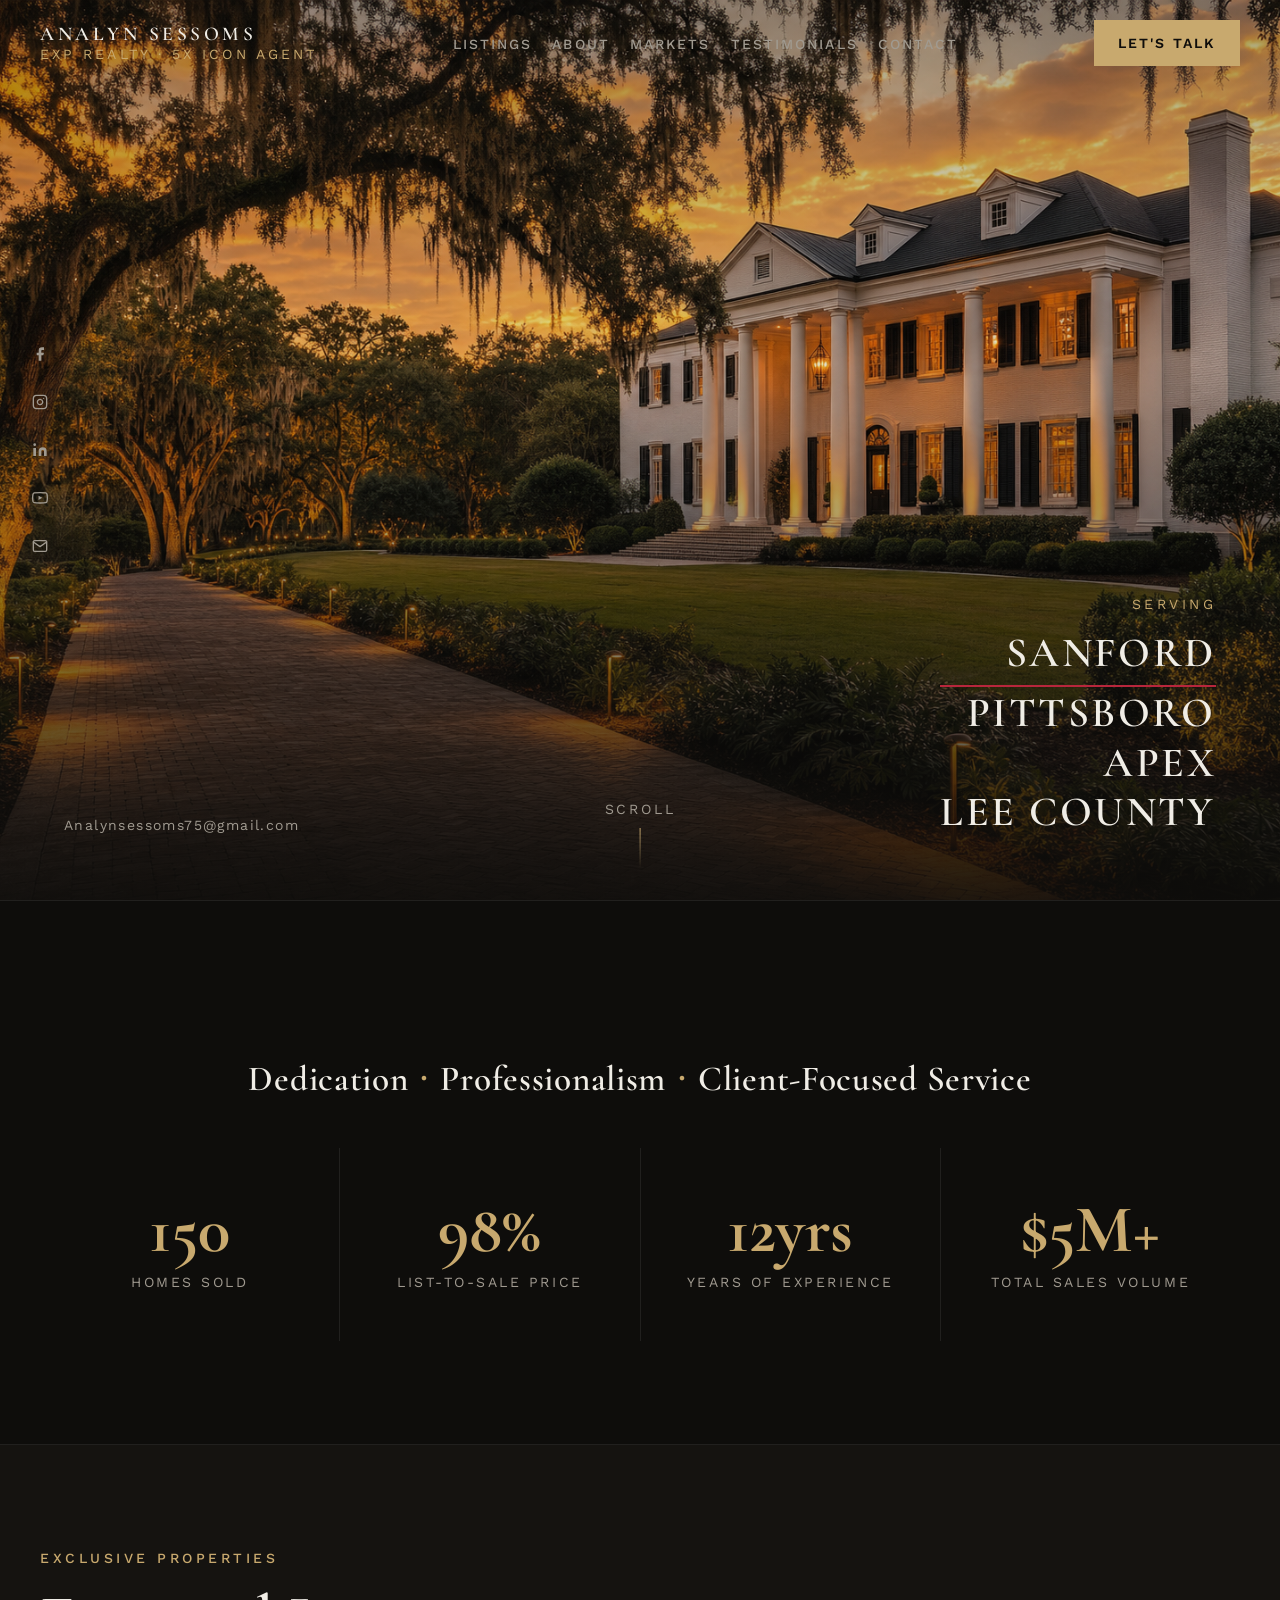
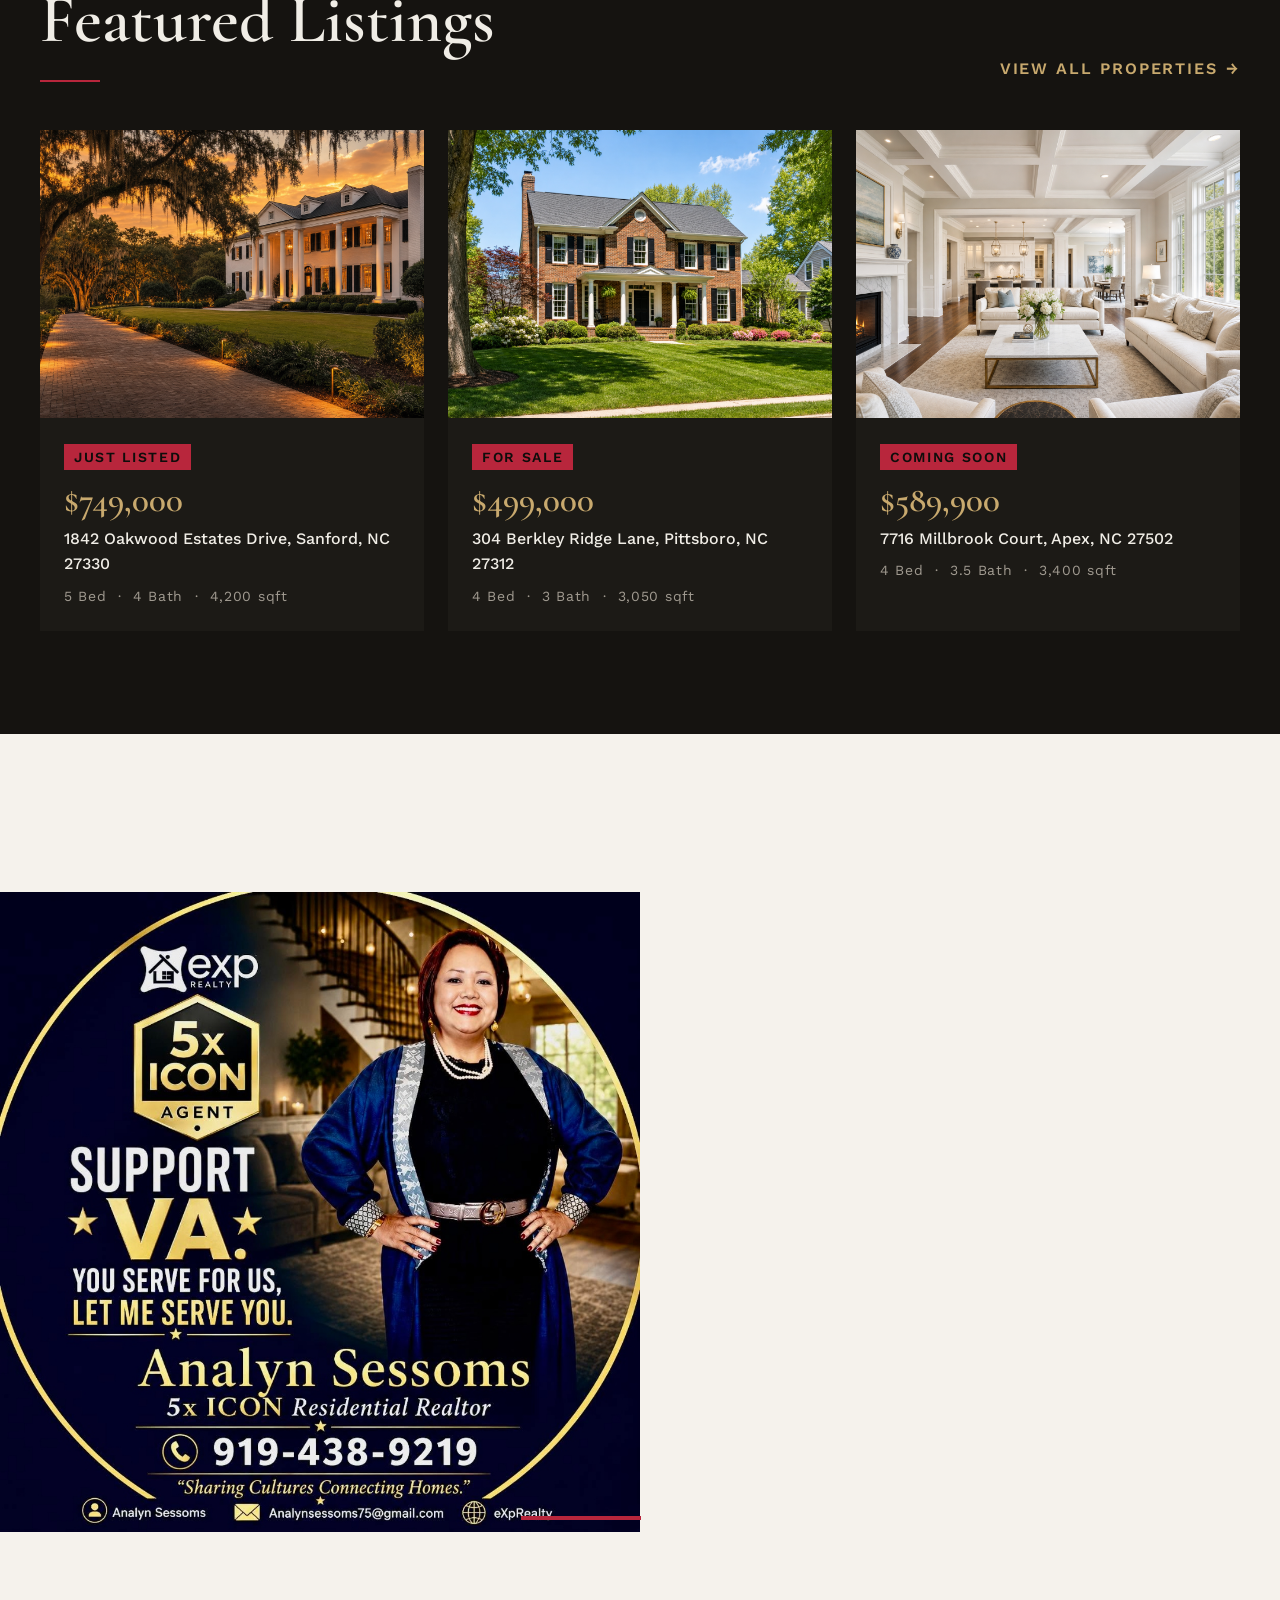
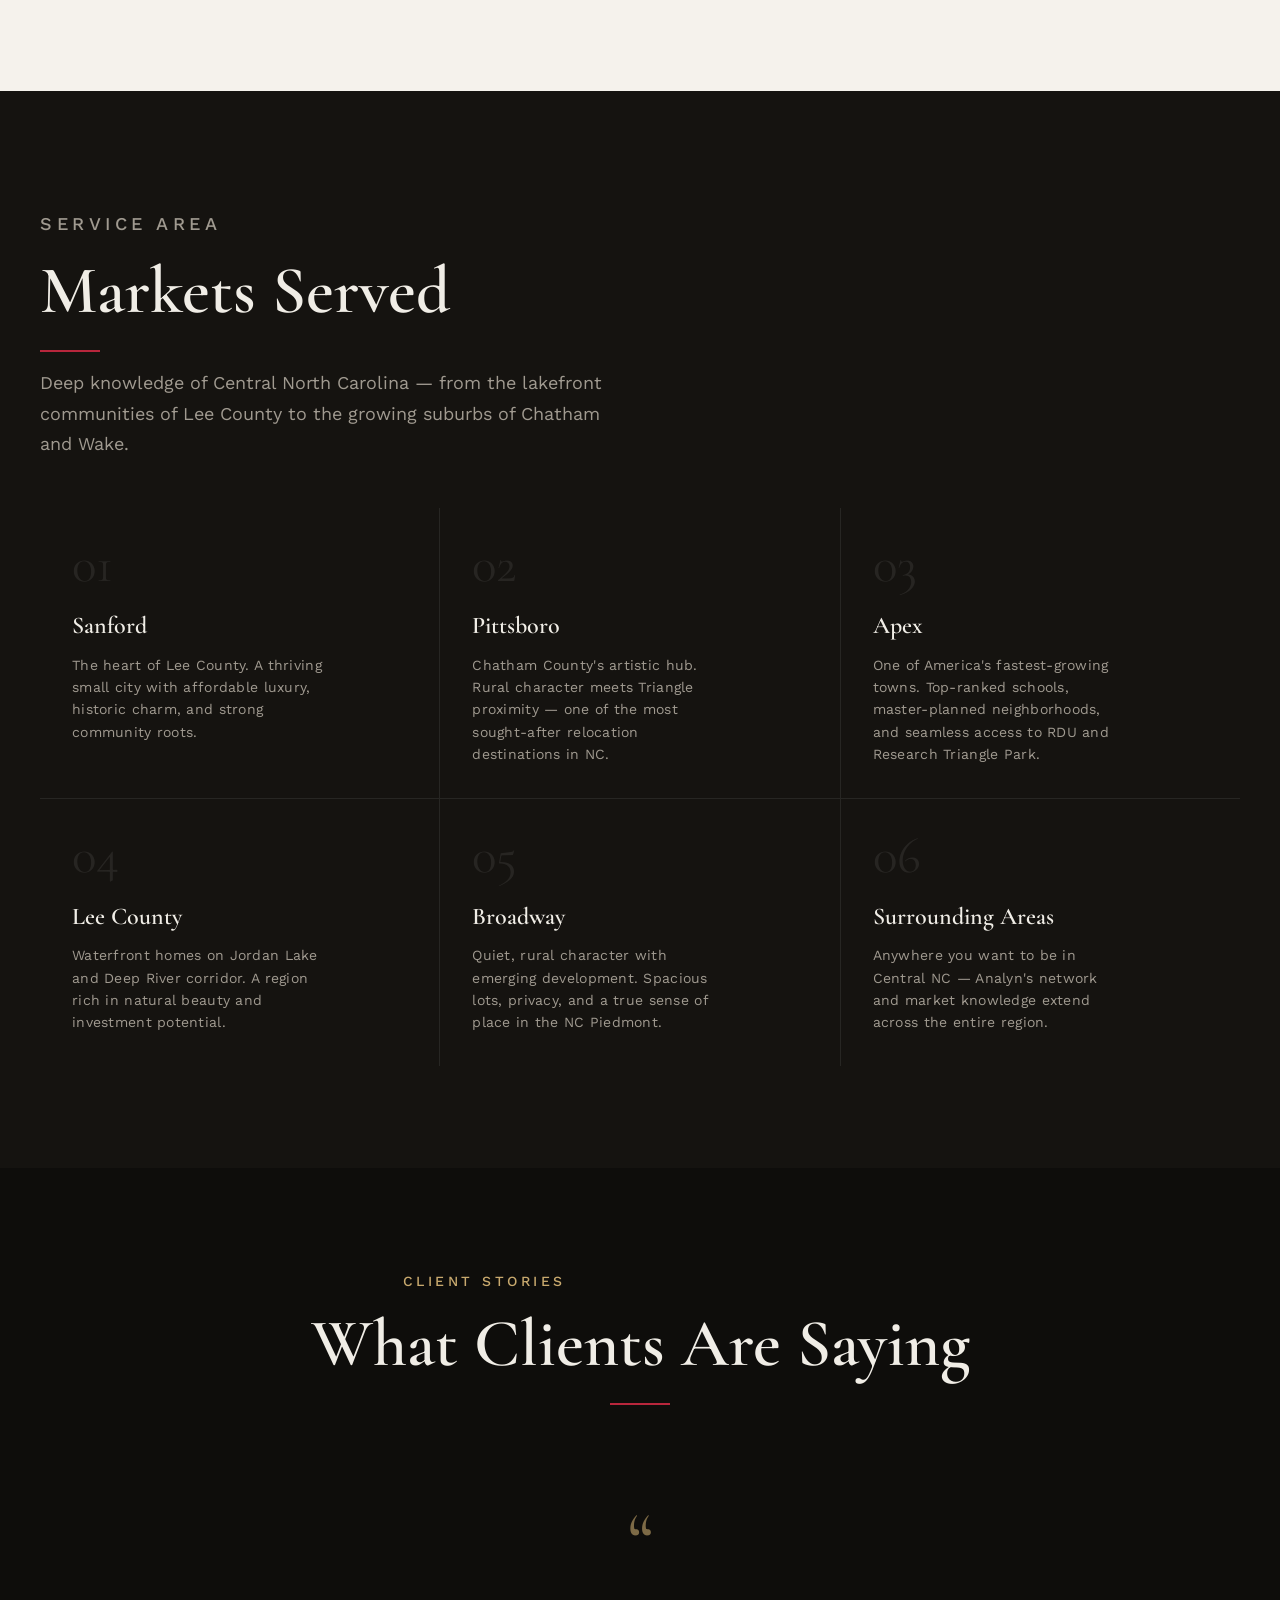
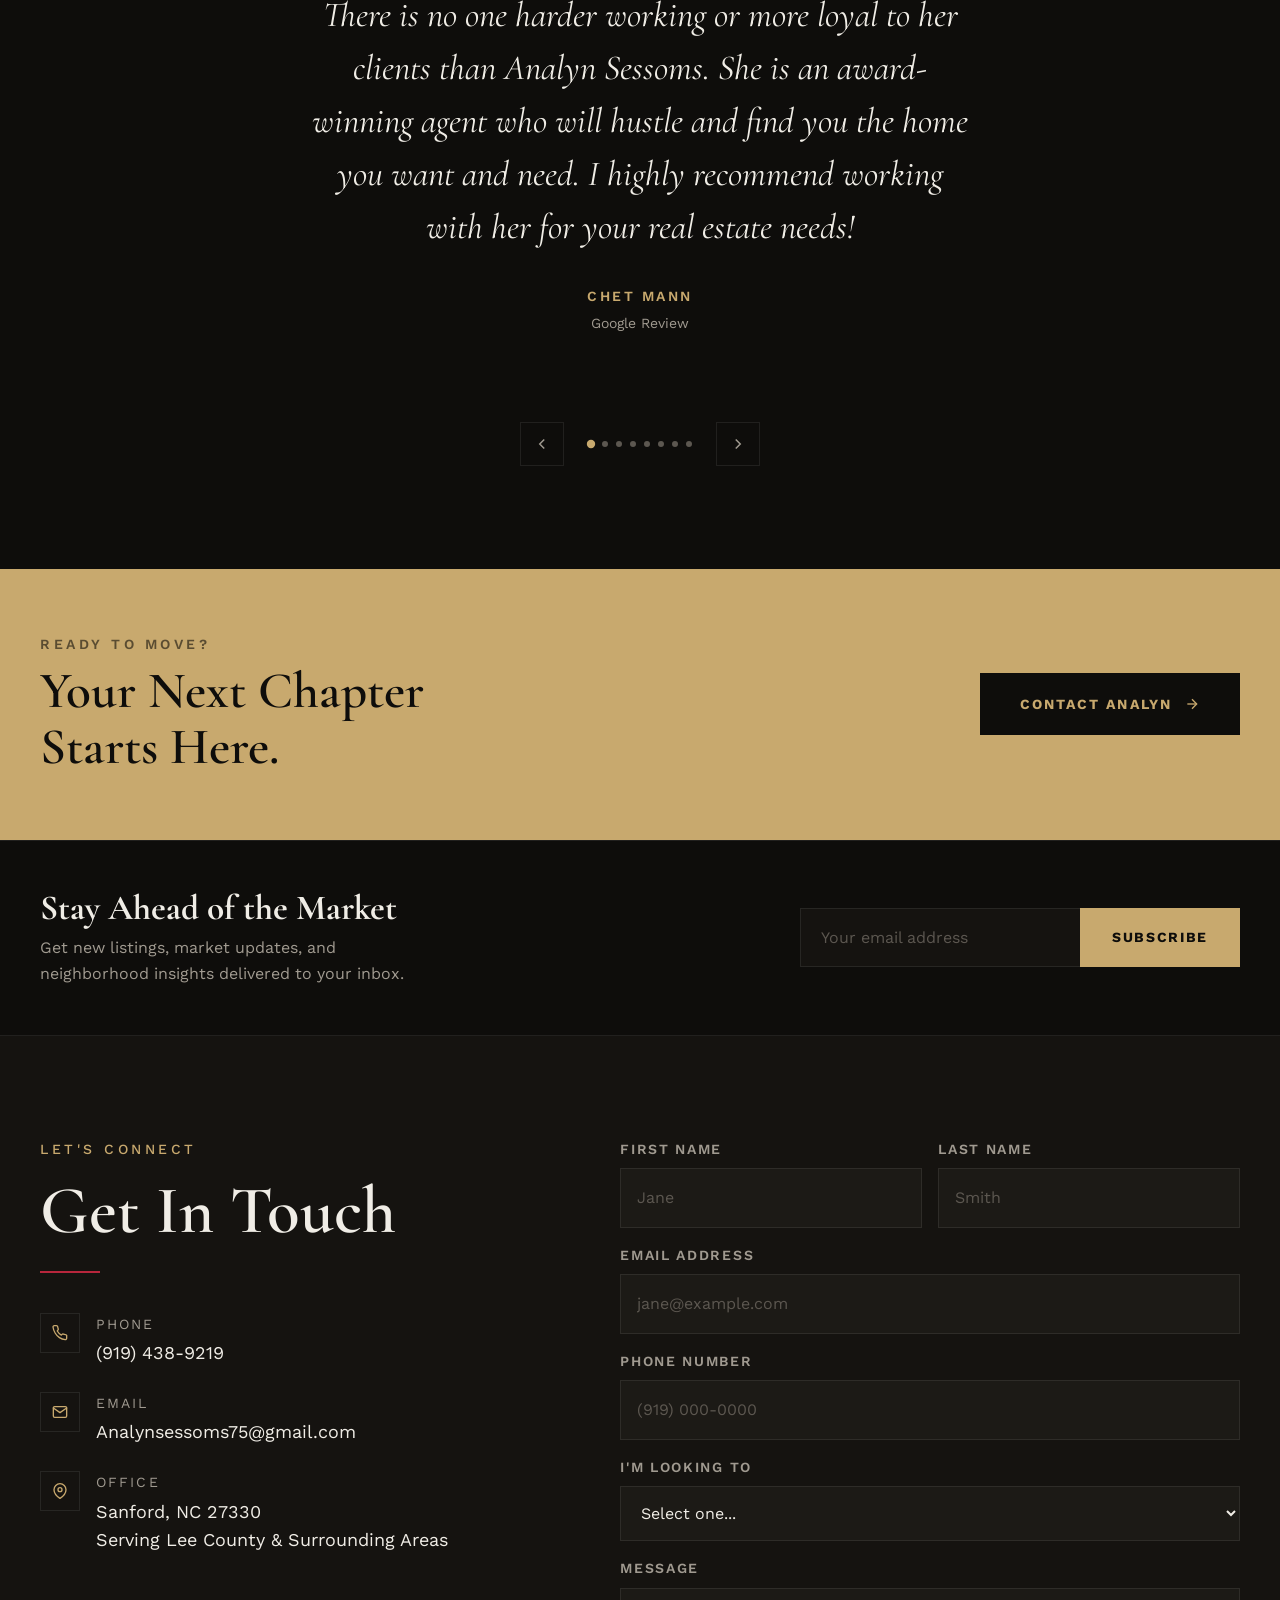
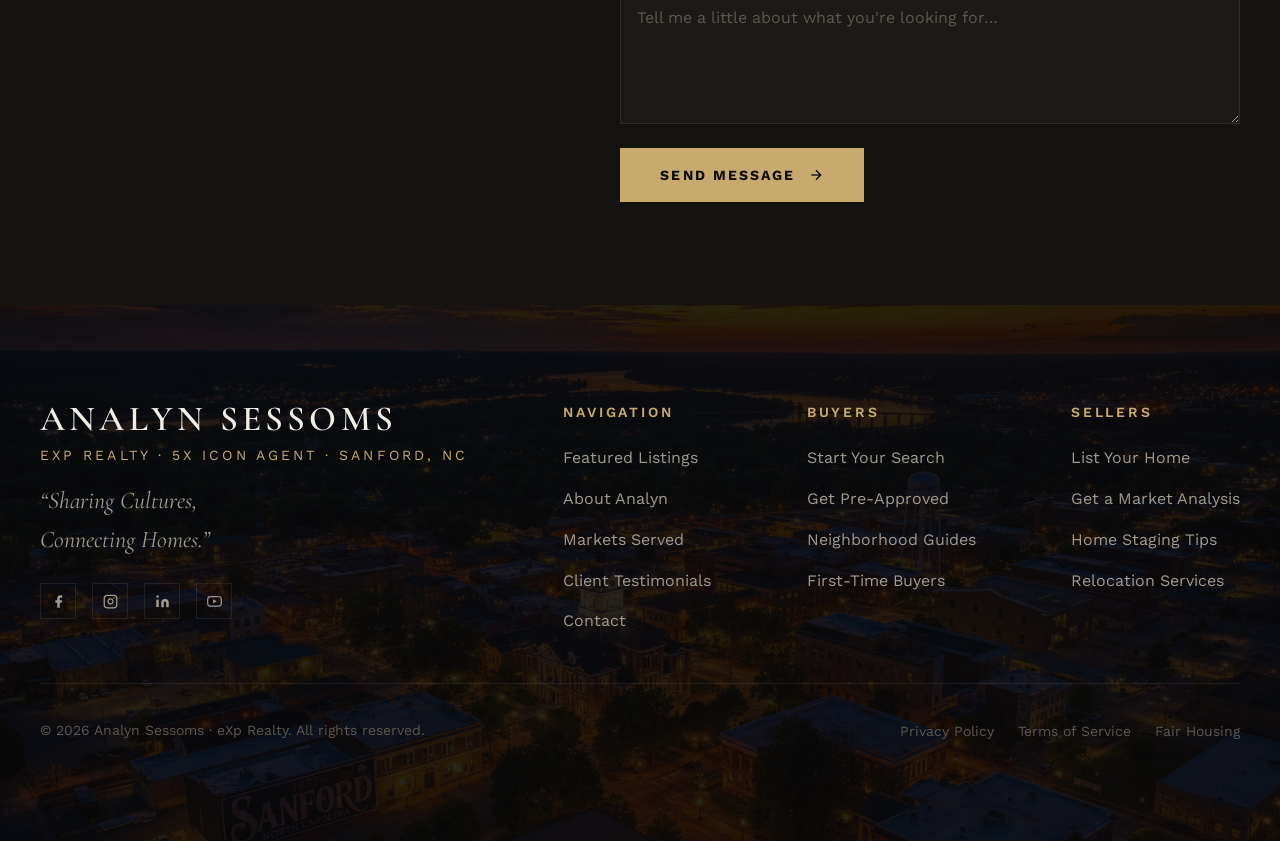
==== commit 988a7a5e: "Add Mockingbird Ln pending listing, social links, and values headline - Add 5821 Mockingbird Ln for-" ====
--- a/index.html
+++ b/index.html
@@ -55,11 +55,14 @@
     <a href="https://www.facebook.com/analyn.sessoms.2025/" target="_blank" rel="noopener noreferrer" aria-label="Facebook">
       <svg viewBox="0 0 24 24" fill="currentColor"><path d="M18 2h-3a5 5 0 0 0-5 5v3H7v4h3v8h4v-8h3l1-4h-4V7a1 1 0 0 1 1-1h3z"/></svg>
     </a>
-    <a href="#" aria-label="Instagram">
+    <a href="https://www.instagram.com/analynsessoms/" target="_blank" rel="noopener noreferrer" aria-label="Instagram">
       <svg viewBox="0 0 24 24" fill="none" stroke="currentColor" stroke-width="2" stroke-linecap="round" stroke-linejoin="round"><rect x="2" y="2" width="20" height="20" rx="5" ry="5"/><path d="M16 11.37A4 4 0 1 1 12.63 8 4 4 0 0 1 16 11.37z"/><line x1="17.5" y1="6.5" x2="17.51" y2="6.5"/></svg>
     </a>
     <a href="#" aria-label="LinkedIn">
       <svg viewBox="0 0 24 24" fill="currentColor"><path d="M16 8a6 6 0 0 1 6 6v7h-4v-7a2 2 0 0 0-2-2 2 2 0 0 0-2 2v7h-4v-7a6 6 0 0 1 6-6z"/><rect x="2" y="9" width="4" height="12"/><circle cx="4" cy="4" r="2"/></svg>
+    </a>
+    <a href="https://www.youtube.com/@AnalynSessomsRealtor" target="_blank" rel="noopener noreferrer" aria-label="YouTube">
+      <svg viewBox="0 0 24 24" fill="none" stroke="currentColor" stroke-width="2" stroke-linecap="round" stroke-linejoin="round"><path d="M22.54 6.42a2.78 2.78 0 0 0-1.94-2C18.88 4 12 4 12 4s-6.88 0-8.6.46a2.78 2.78 0 0 0-1.94 2A29 29 0 0 0 1 11.75a29 29 0 0 0 .46 5.33A2.78 2.78 0 0 0 3.4 19c1.72.46 8.6.46 8.6.46s6.88 0 8.6-.46a2.78 2.78 0 0 0 1.94-2 29 29 0 0 0 .46-5.25 29 29 0 0 0-.46-5.33z"/><polygon points="9.75 15.02 15.5 11.75 9.75 8.48 9.75 15.02" fill="currentColor" stroke="none"/></svg>
     </a>
     <a href="mailto:analyn.sessoms@gmail.com" aria-label="Email">
       <svg viewBox="0 0 24 24" fill="none" stroke="currentColor" stroke-width="2" stroke-linecap="round" stroke-linejoin="round"><path d="M4 4h16c1.1 0 2 .9 2 2v12c0 1.1-.9 2-2 2H4c-1.1 0-2-.9-2-2V6c0-1.1.9-2 2-2z"/><polyline points="22,6 12,13 2,6"/></svg>
@@ -98,6 +101,13 @@
   <!-- ===================== STATS ===================== -->
   <section class="stats-section section-pad" aria-label="Key statistics">
     <div class="container">
+      <div class="stats-intro fade-in">
+        <span class="stats-intro-word">Dedication</span>
+        <span class="stats-intro-dot" aria-hidden="true">&middot;</span>
+        <span class="stats-intro-word">Professionalism</span>
+        <span class="stats-intro-dot" aria-hidden="true">&middot;</span>
+        <span class="stats-intro-word">Client-Focused Service</span>
+      </div>
       <div class="stats-grid">
         <div class="stat-item fade-in">
           <div class="stat-number" data-target="150">0</div>
@@ -193,7 +203,7 @@
       <div class="bio-image-col">
         <img
           src="./assets/analyn-portrait.jpg"
-          alt="Analyn Sessoms, 4x ICON Award Realtor® at eXp Realty"
+          alt="Analyn Sessoms, 5x ICON Award Realtor® at eXp Realty"
           class="bio-image"
           loading="lazy" width="800" height="800"
         />
@@ -202,9 +212,9 @@
       <div class="bio-copy-col fade-in">
         <p class="section-eyebrow" style="color: var(--color-accent-dark);">Your Trusted Agent</p>
         <h2 class="bio-name">Analyn<br>Sessoms</h2>
-        <p class="bio-title">4x ICON Award Realtor® · eXp Realty</p>
+        <p class="bio-title">5x ICON Award Realtor® · eXp Realty</p>
         <p class="bio-copy">
-          Analyn Sessoms is a 4x ICON Award–winning Residential Realtor with eXp Realty, serving Sanford, Lee County, and the surrounding Central North Carolina communities. Her motto says it all: <em>"Sharing Cultures, Connecting Homes."</em>
+          Analyn Sessoms is a 5x ICON Award–winning Residential Realtor with eXp Realty, serving Sanford, Lee County, and the surrounding Central North Carolina communities. Her motto says it all: <em>"Sharing Cultures, Connecting Homes."</em>
         </p>
         <p class="bio-copy">
           A passionate advocate for military families, Analyn specializes in VA home loans and understands firsthand what it means to serve — and to be served well. Whether you're a veteran buying your first home or a family upsizing in Pittsboro, she brings the same tenacity and heart to every transaction.
@@ -508,17 +518,20 @@
       <div class="footer-top">
         <div class="footer-brand">
           <div class="footer-logo-name">Analyn Sessoms</div>
-          <div class="footer-logo-tagline">eXp Realty · 4x ICON Agent · Sanford, NC</div>
+          <div class="footer-logo-tagline">eXp Realty · 5x ICON Agent · Sanford, NC</div>
           <p class="footer-tagline">&ldquo;Sharing Cultures,<br>Connecting Homes.&rdquo;</p>
           <nav class="footer-social" aria-label="Social media">
             <a href="https://www.facebook.com/analyn.sessoms.2025/" target="_blank" rel="noopener noreferrer" aria-label="Facebook">
               <svg viewBox="0 0 24 24" fill="currentColor"><path d="M18 2h-3a5 5 0 0 0-5 5v3H7v4h3v8h4v-8h3l1-4h-4V7a1 1 0 0 1 1-1h3z"/></svg>
             </a>
-            <a href="#" aria-label="Instagram">
+            <a href="https://www.instagram.com/analynsessoms/" target="_blank" rel="noopener noreferrer" aria-label="Instagram">
               <svg viewBox="0 0 24 24" fill="none" stroke="currentColor" stroke-width="2" stroke-linecap="round" stroke-linejoin="round"><rect x="2" y="2" width="20" height="20" rx="5" ry="5"/><path d="M16 11.37A4 4 0 1 1 12.63 8 4 4 0 0 1 16 11.37z"/><line x1="17.5" y1="6.5" x2="17.51" y2="6.5"/></svg>
             </a>
             <a href="#" aria-label="LinkedIn">
               <svg viewBox="0 0 24 24" fill="currentColor"><path d="M16 8a6 6 0 0 1 6 6v7h-4v-7a2 2 0 0 0-2-2 2 2 0 0 0-2 2v7h-4v-7a6 6 0 0 1 6-6z"/><rect x="2" y="9" width="4" height="12"/><circle cx="4" cy="4" r="2"/></svg>
+            </a>
+            <a href="https://www.youtube.com/@AnalynSessomsRealtor" target="_blank" rel="noopener noreferrer" aria-label="YouTube">
+              <svg viewBox="0 0 24 24" fill="none" stroke="currentColor" stroke-width="2" stroke-linecap="round" stroke-linejoin="round"><path d="M22.54 6.42a2.78 2.78 0 0 0-1.94-2C18.88 4 12 4 12 4s-6.88 0-8.6.46a2.78 2.78 0 0 0-1.94 2A29 29 0 0 0 1 11.75a29 29 0 0 0 .46 5.33A2.78 2.78 0 0 0 3.4 19c1.72.46 8.6.46 8.6.46s6.88 0 8.6-.46a2.78 2.78 0 0 0 1.94-2 29 29 0 0 0 .46-5.25 29 29 0 0 0-.46-5.33z"/><polygon points="9.75 15.02 15.5 11.75 9.75 8.48 9.75 15.02" fill="currentColor" stroke="none"/></svg>
             </a>
           </nav>
         </div>
--- a/style.css
+++ b/style.css
@@ -449,6 +449,27 @@
   background: var(--color-bg);
   border-top: 1px solid var(--color-border);
   border-bottom: 1px solid var(--color-border);
+}
+.stats-intro {
+  display: flex;
+  flex-wrap: wrap;
+  align-items: center;
+  justify-content: center;
+  gap: var(--space-3);
+  padding: var(--space-12) var(--space-8) var(--space-10);
+  text-align: center;
+}
+.stats-intro-word {
+  font-family: var(--font-display);
+  font-size: var(--text-xl);
+  font-weight: 600;
+  color: var(--color-text);
+  letter-spacing: 0.02em;
+}
+.stats-intro-dot {
+  color: var(--color-accent);
+  font-size: var(--text-xl);
+  line-height: 1;
 }
 .stats-grid {
   display: grid;
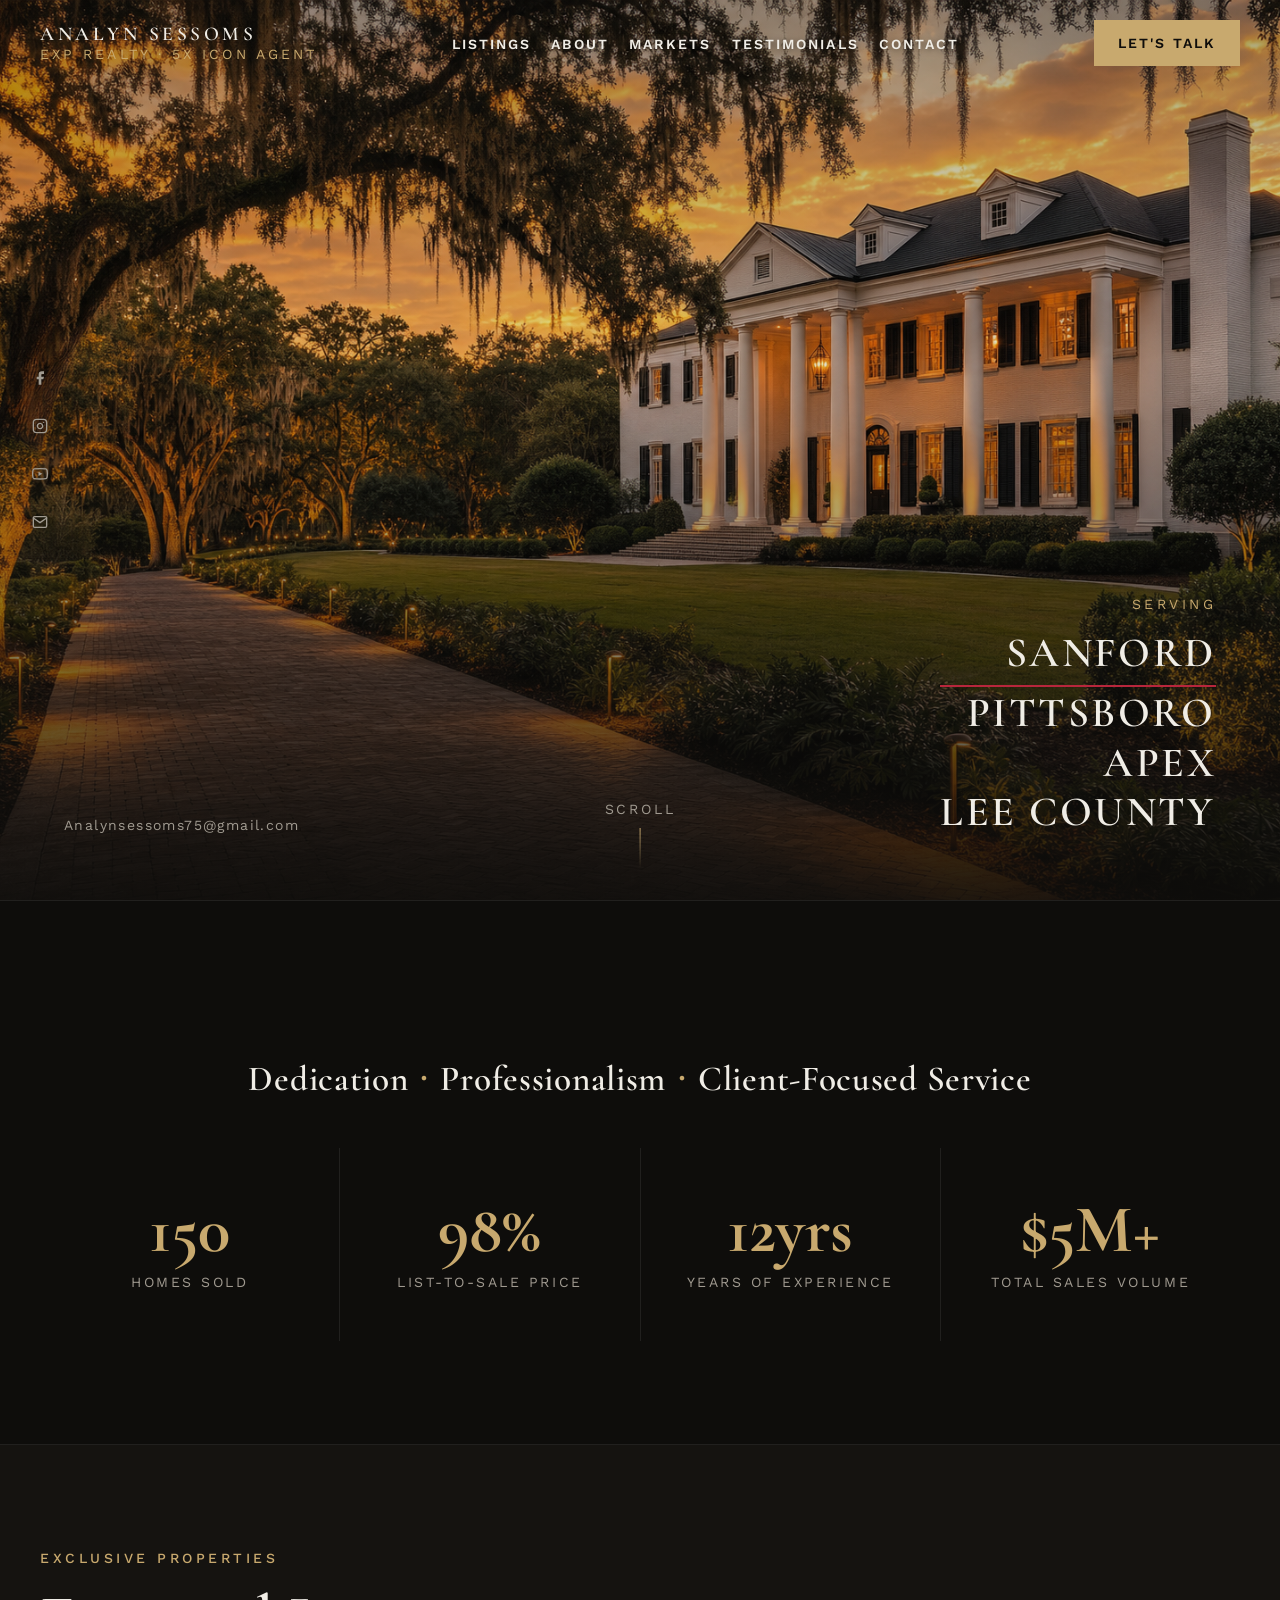
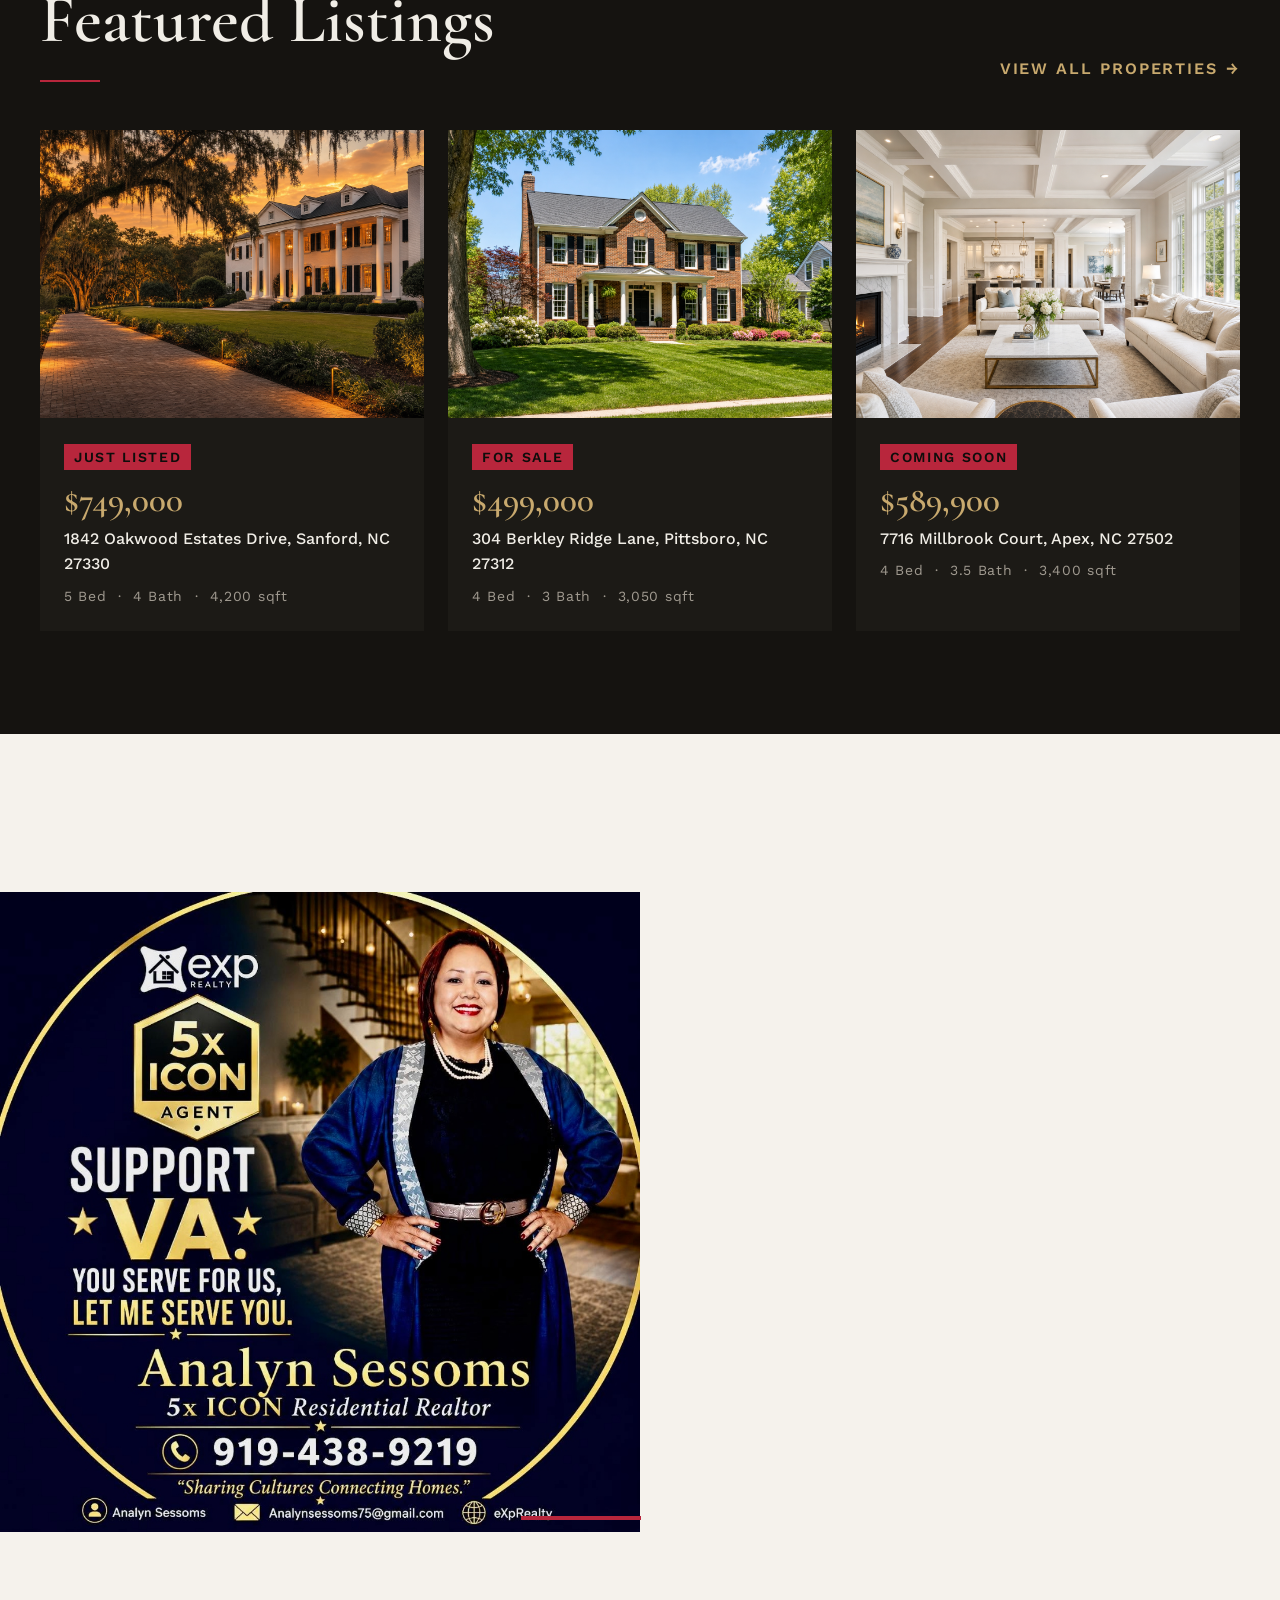
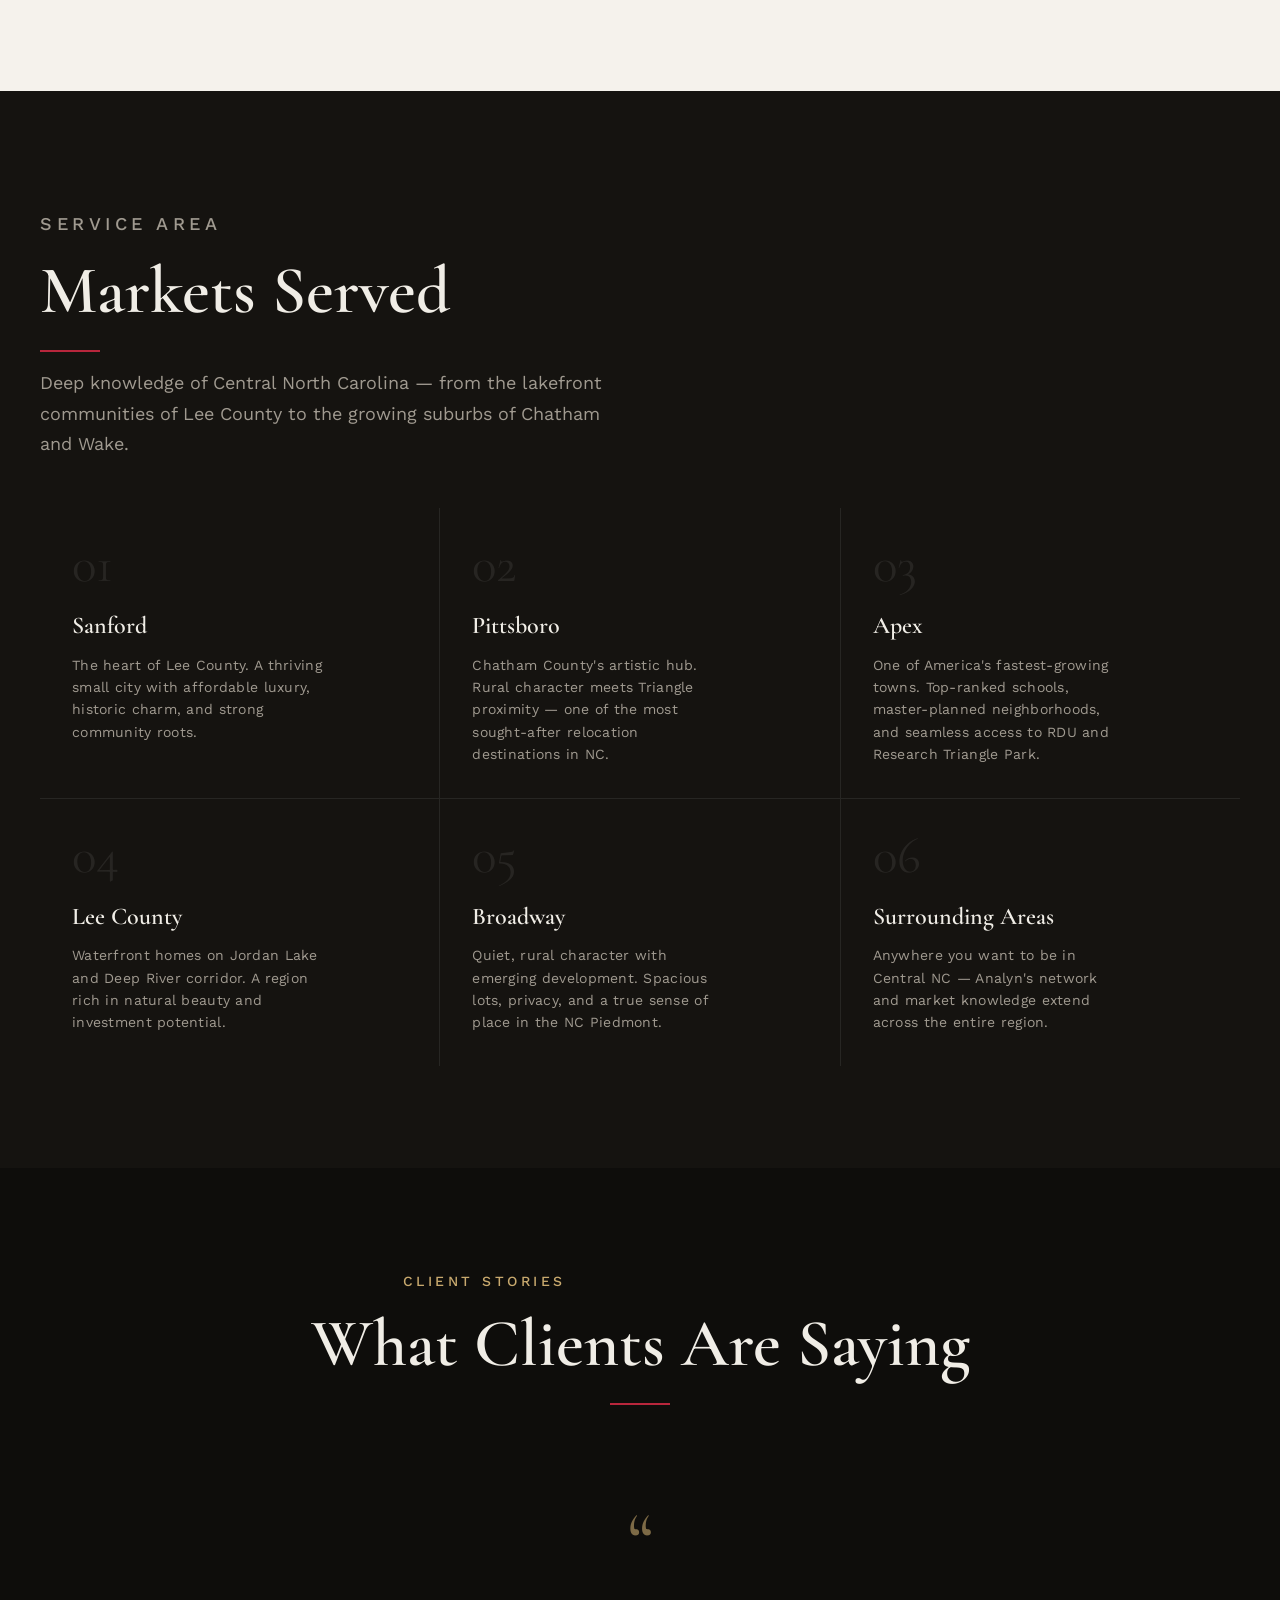
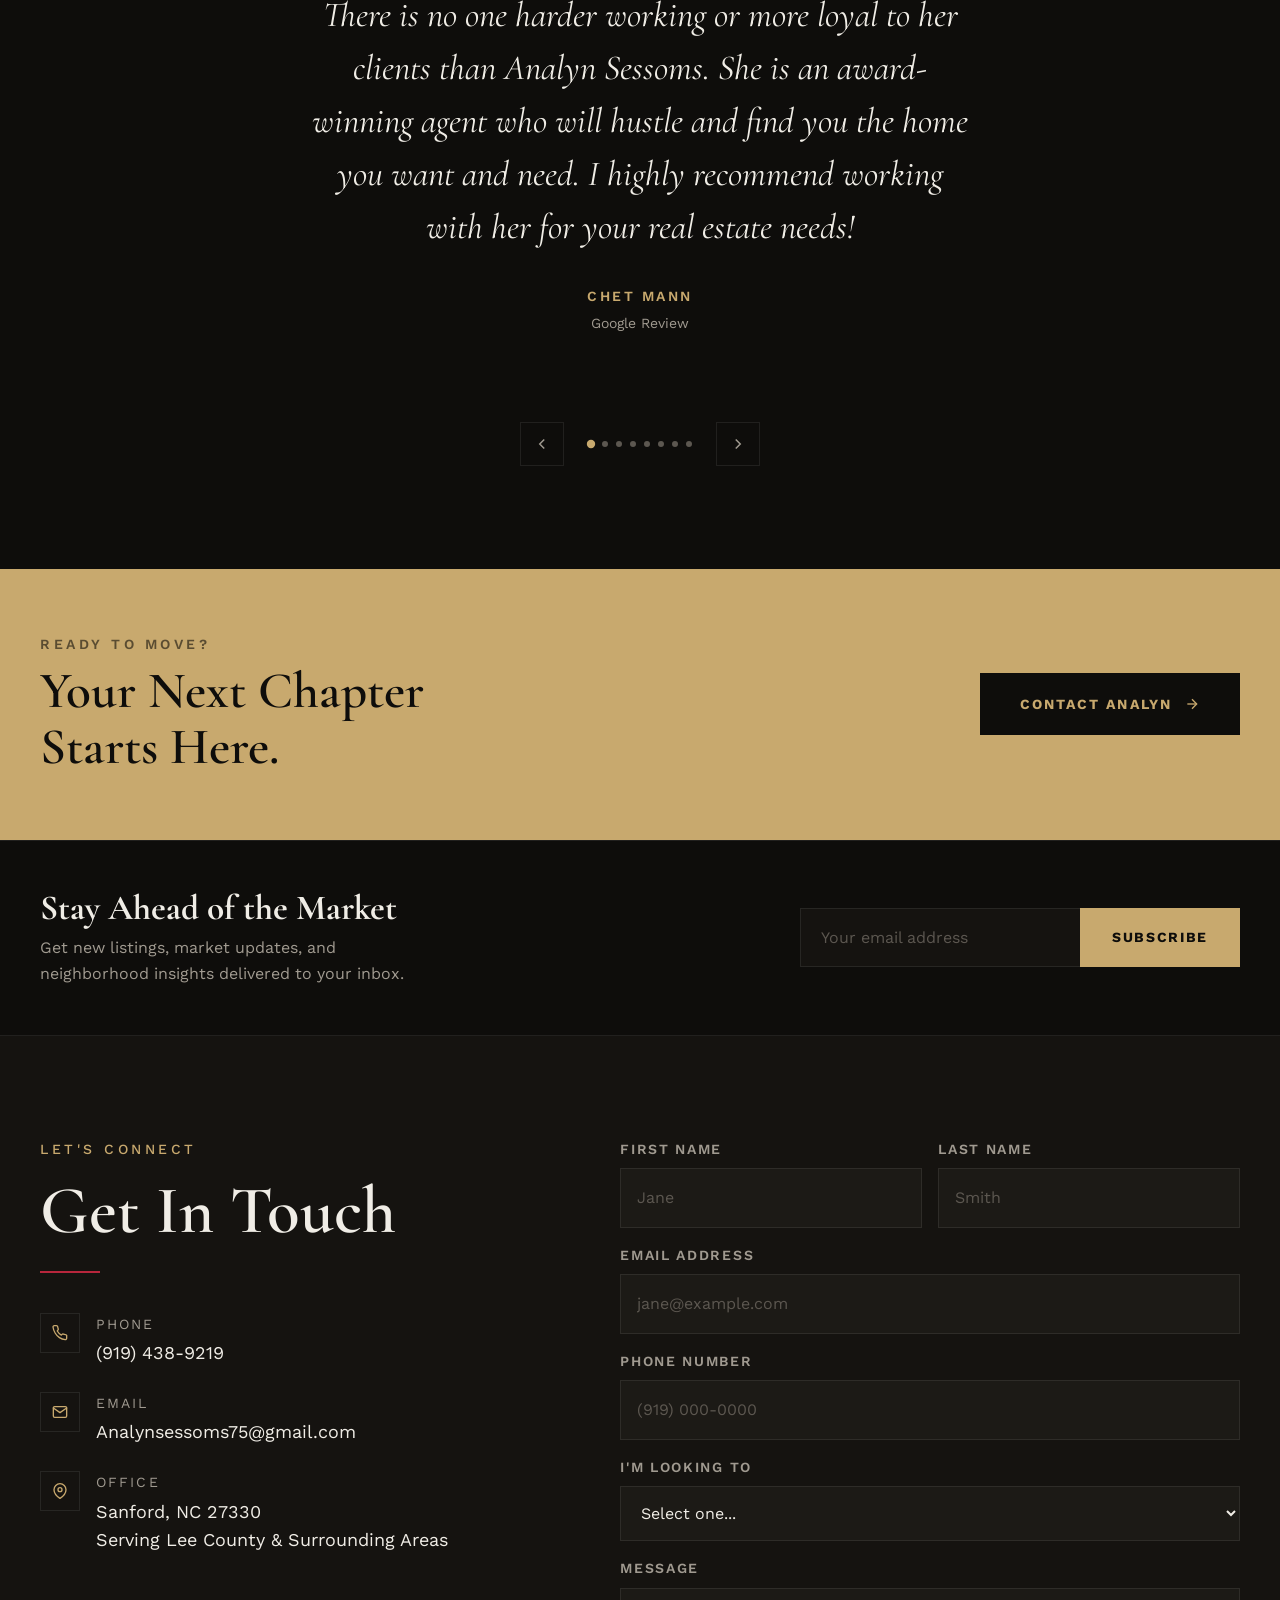
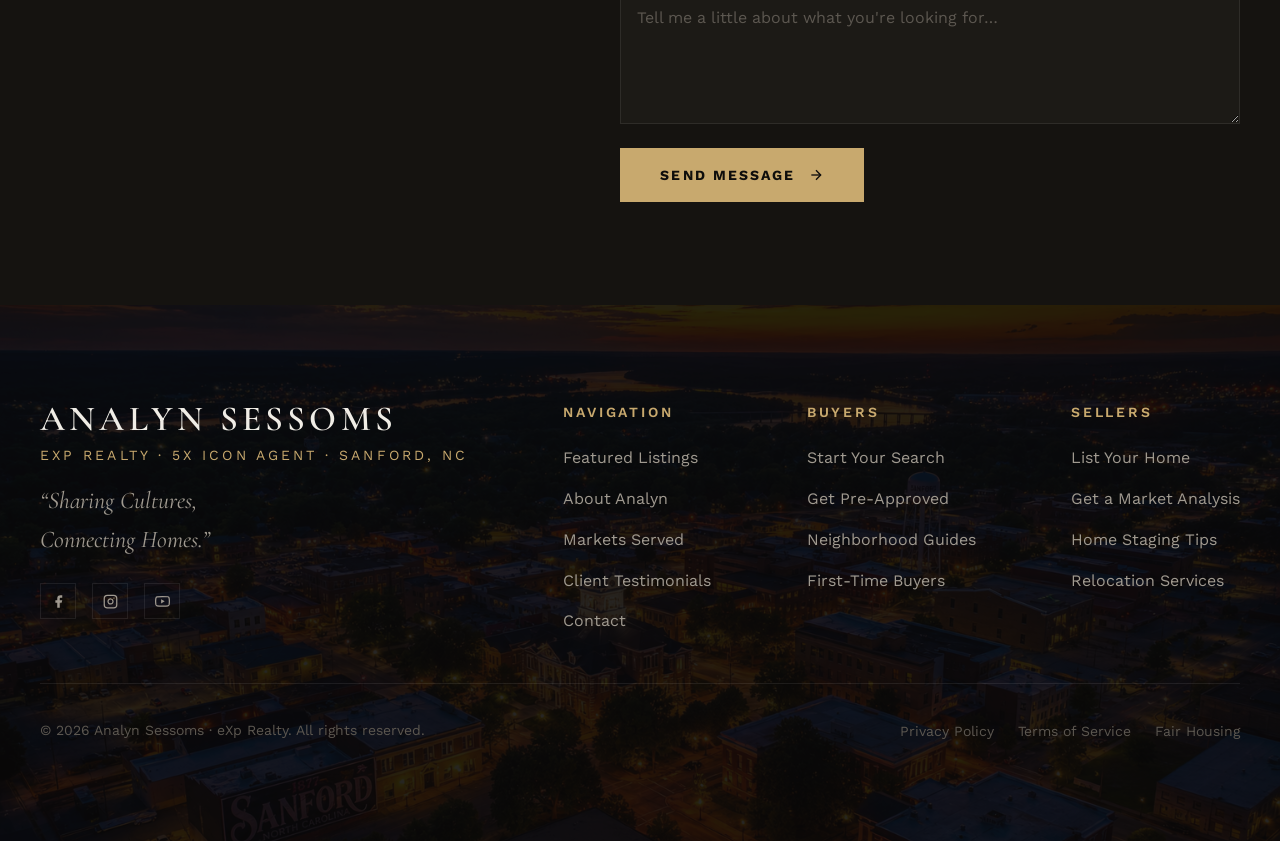
==== commit 09da9c05: "Improve nav visibility, remove LinkedIn, mobile-polish stats headline - Brighten nav links (light te" ====
--- a/index.html
+++ b/index.html
@@ -57,9 +57,6 @@
     </a>
     <a href="https://www.instagram.com/analynsessoms/" target="_blank" rel="noopener noreferrer" aria-label="Instagram">
       <svg viewBox="0 0 24 24" fill="none" stroke="currentColor" stroke-width="2" stroke-linecap="round" stroke-linejoin="round"><rect x="2" y="2" width="20" height="20" rx="5" ry="5"/><path d="M16 11.37A4 4 0 1 1 12.63 8 4 4 0 0 1 16 11.37z"/><line x1="17.5" y1="6.5" x2="17.51" y2="6.5"/></svg>
-    </a>
-    <a href="#" aria-label="LinkedIn">
-      <svg viewBox="0 0 24 24" fill="currentColor"><path d="M16 8a6 6 0 0 1 6 6v7h-4v-7a2 2 0 0 0-2-2 2 2 0 0 0-2 2v7h-4v-7a6 6 0 0 1 6-6z"/><rect x="2" y="9" width="4" height="12"/><circle cx="4" cy="4" r="2"/></svg>
     </a>
     <a href="https://www.youtube.com/@AnalynSessomsRealtor" target="_blank" rel="noopener noreferrer" aria-label="YouTube">
       <svg viewBox="0 0 24 24" fill="none" stroke="currentColor" stroke-width="2" stroke-linecap="round" stroke-linejoin="round"><path d="M22.54 6.42a2.78 2.78 0 0 0-1.94-2C18.88 4 12 4 12 4s-6.88 0-8.6.46a2.78 2.78 0 0 0-1.94 2A29 29 0 0 0 1 11.75a29 29 0 0 0 .46 5.33A2.78 2.78 0 0 0 3.4 19c1.72.46 8.6.46 8.6.46s6.88 0 8.6-.46a2.78 2.78 0 0 0 1.94-2 29 29 0 0 0 .46-5.25 29 29 0 0 0-.46-5.33z"/><polygon points="9.75 15.02 15.5 11.75 9.75 8.48 9.75 15.02" fill="currentColor" stroke="none"/></svg>
@@ -527,9 +524,6 @@
             <a href="https://www.instagram.com/analynsessoms/" target="_blank" rel="noopener noreferrer" aria-label="Instagram">
               <svg viewBox="0 0 24 24" fill="none" stroke="currentColor" stroke-width="2" stroke-linecap="round" stroke-linejoin="round"><rect x="2" y="2" width="20" height="20" rx="5" ry="5"/><path d="M16 11.37A4 4 0 1 1 12.63 8 4 4 0 0 1 16 11.37z"/><line x1="17.5" y1="6.5" x2="17.51" y2="6.5"/></svg>
             </a>
-            <a href="#" aria-label="LinkedIn">
-              <svg viewBox="0 0 24 24" fill="currentColor"><path d="M16 8a6 6 0 0 1 6 6v7h-4v-7a2 2 0 0 0-2-2 2 2 0 0 0-2 2v7h-4v-7a6 6 0 0 1 6-6z"/><rect x="2" y="9" width="4" height="12"/><circle cx="4" cy="4" r="2"/></svg>
-            </a>
             <a href="https://www.youtube.com/@AnalynSessomsRealtor" target="_blank" rel="noopener noreferrer" aria-label="YouTube">
               <svg viewBox="0 0 24 24" fill="none" stroke="currentColor" stroke-width="2" stroke-linecap="round" stroke-linejoin="round"><path d="M22.54 6.42a2.78 2.78 0 0 0-1.94-2C18.88 4 12 4 12 4s-6.88 0-8.6.46a2.78 2.78 0 0 0-1.94 2A29 29 0 0 0 1 11.75a29 29 0 0 0 .46 5.33A2.78 2.78 0 0 0 3.4 19c1.72.46 8.6.46 8.6.46s6.88 0 8.6-.46a2.78 2.78 0 0 0 1.94-2 29 29 0 0 0 .46-5.25 29 29 0 0 0-.46-5.33z"/><polygon points="9.75 15.02 15.5 11.75 9.75 8.48 9.75 15.02" fill="currentColor" stroke="none"/></svg>
             </a>
--- a/style.css
+++ b/style.css
@@ -117,11 +117,12 @@
 .nav-links a {
   font-family: var(--font-body);
   font-size: var(--text-xs);
-  font-weight: 500;
+  font-weight: 600;
   letter-spacing: 0.15em;
   text-transform: uppercase;
   text-decoration: none;
-  color: var(--color-text-muted);
+  color: var(--color-text);
+  text-shadow: 0 1px 6px rgba(0, 0, 0, 0.55);
   transition: color 180ms var(--ease-out);
 }
 .nav-links a:hover { color: var(--color-accent); }
@@ -1200,6 +1201,8 @@
   .stats-grid { grid-template-columns: repeat(2, 1fr); }
   .bio-copy-col { padding: var(--space-10) var(--space-6); }
   .markets-grid { grid-template-columns: 1fr; }
+  .stats-intro { flex-direction: column; gap: var(--space-2); }
+  .stats-intro-dot { display: none; }
   .form-row { grid-template-columns: 1fr; }
   .cta-inner { flex-direction: column; text-align: center; }
   .footer-top { flex-direction: column; }
